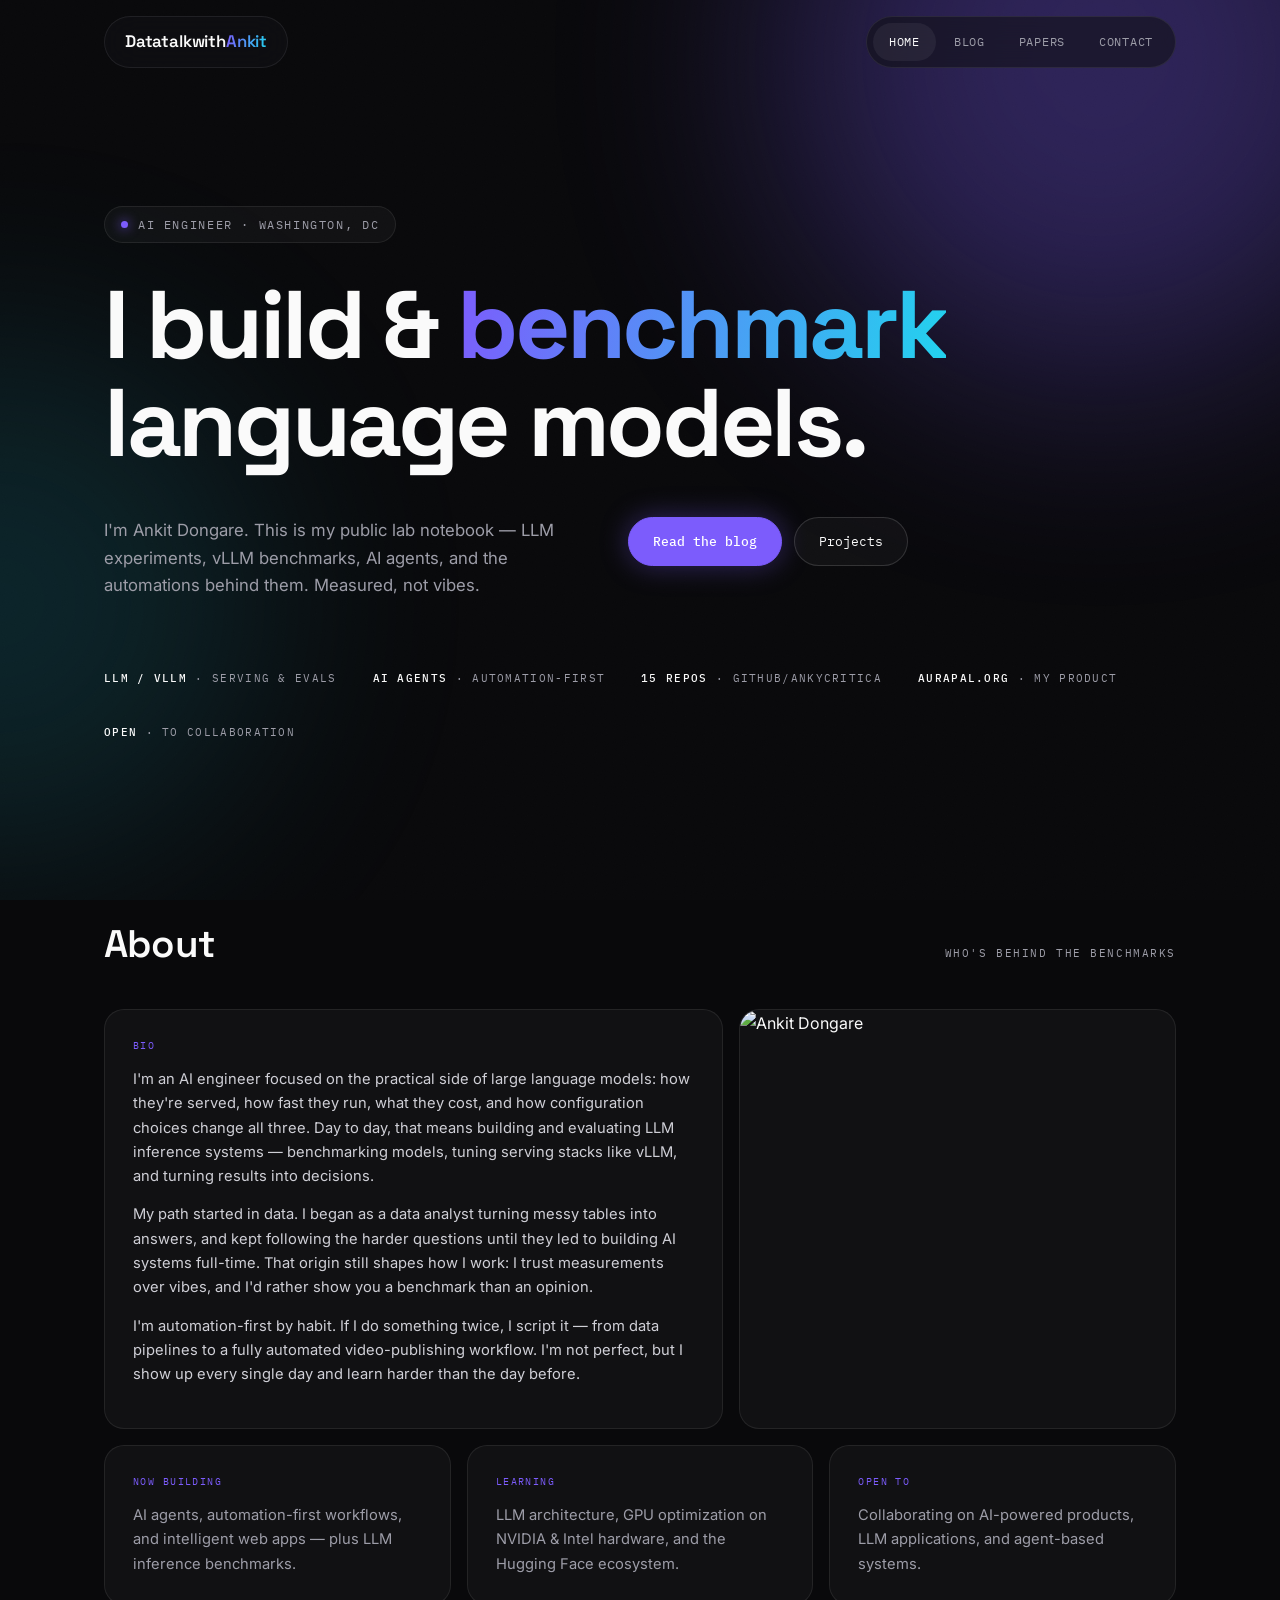
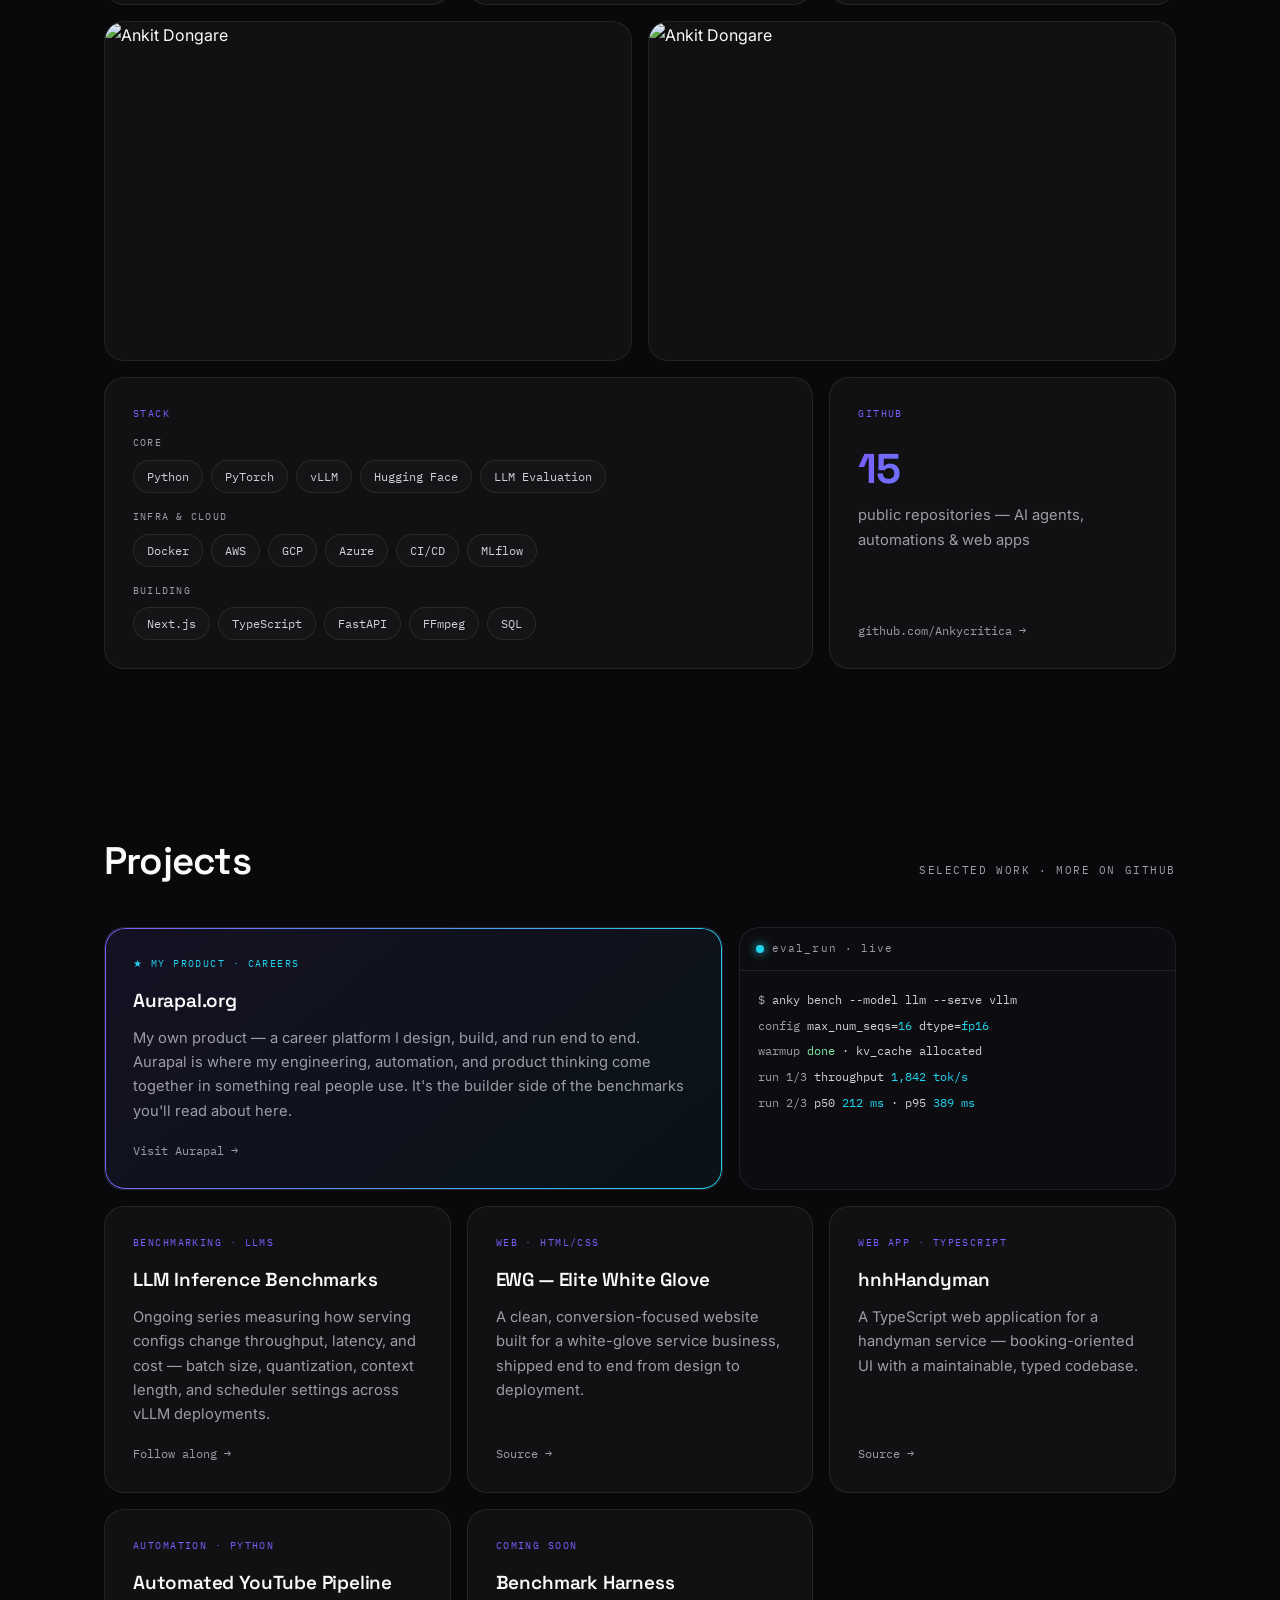
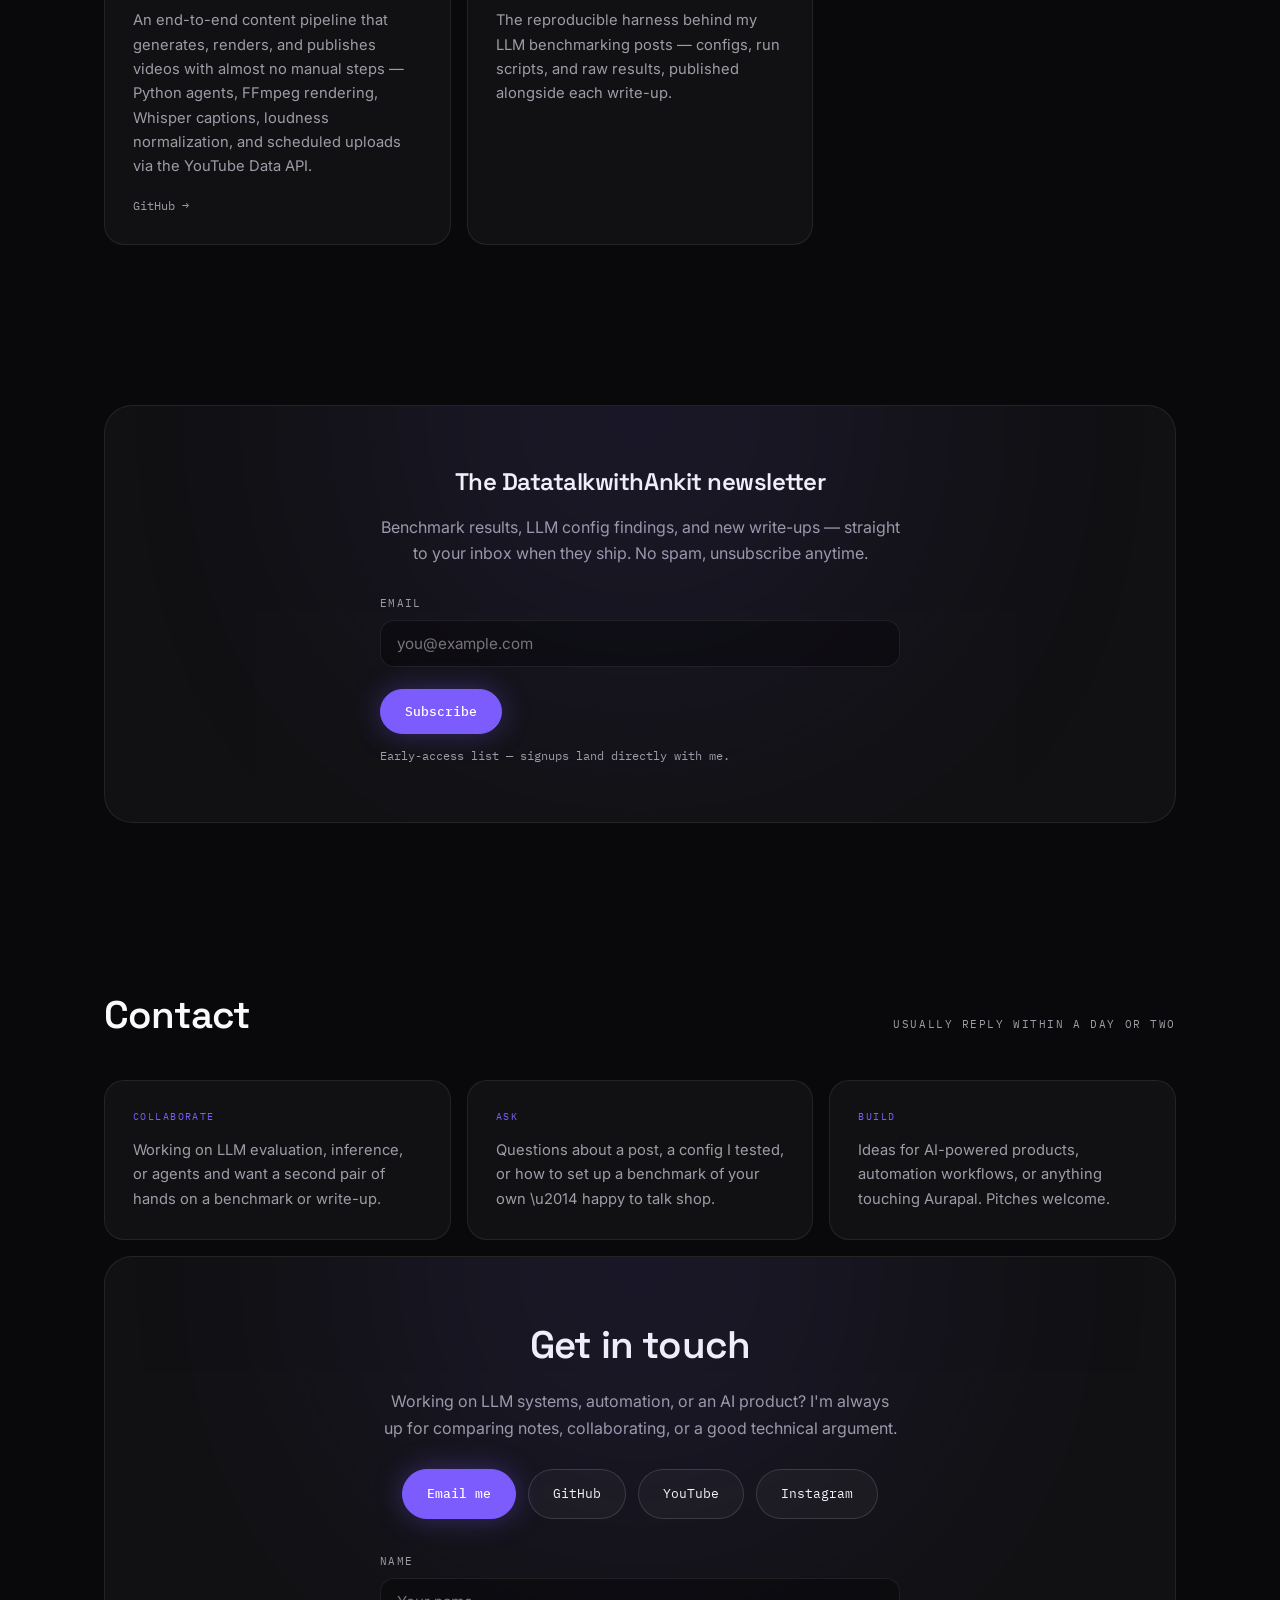
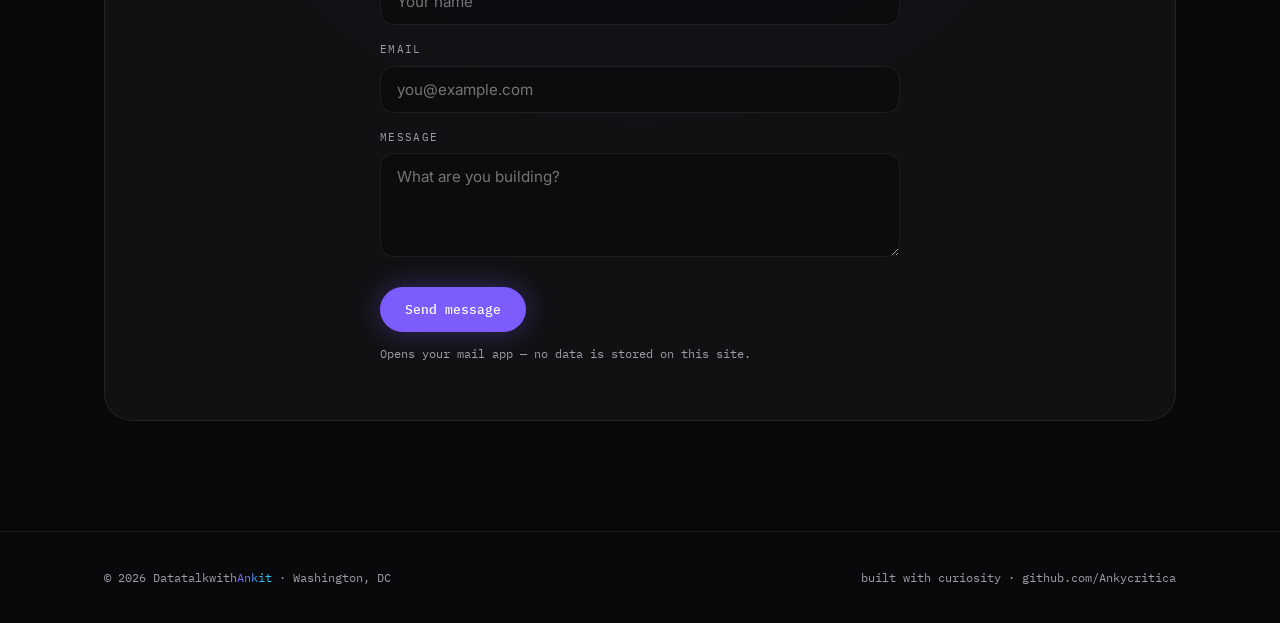
==== index.html @ 9551bbec "Add files via upload" ====
<!DOCTYPE html>
<html lang="en">
<head>
<meta charset="UTF-8" />
<meta name="viewport" content="width=device-width, initial-scale=1.0" />
<title>DatatalkwithAnkit · AI Engineer</title>
<meta name="description" content="DatatalkwithAnkit — Ankit Dongare, AI engineer building and benchmarking LLMs and vLLM inference systems. Blog, papers, and open experiments." />
<link rel="preconnect" href="https://fonts.googleapis.com">
<link rel="preconnect" href="https://fonts.gstatic.com" crossorigin>
<link href="https://fonts.googleapis.com/css2?family=Space+Grotesk:wght@400;500;600;700&family=Inter:wght@400;500;600&family=IBM+Plex+Mono:wght@400;500&display=swap" rel="stylesheet">
<style>
:root{
  --bg:#09090b;
  --surface:rgba(255,255,255,.035);
  --surface-2:rgba(255,255,255,.06);
  --glass:rgba(18,18,22,.6);
  --line:rgba(255,255,255,.08);
  --line-2:rgba(255,255,255,.14);
  --text:#fafafa;
  --muted:#9d9da8;
  --soft:#cfcfd6;
  --pop:#7c5cfc;            /* the one bold pop */
  --pop-2:#22d3ee;          /* gradient partner only */
  --grad:linear-gradient(100deg,#7c5cfc 0%,#22d3ee 100%);
  --r:20px;
  --font-display:'Space Grotesk',ui-sans-serif,system-ui,sans-serif;
  --font-body:'Inter',ui-sans-serif,system-ui,sans-serif;
  --font-mono:'IBM Plex Mono',ui-monospace,SFMono-Regular,Menlo,monospace;
}
*{box-sizing:border-box;margin:0;padding:0}
html{scroll-behavior:smooth}
body{background:var(--bg);color:var(--text);font-family:var(--font-body);line-height:1.65;-webkit-font-smoothing:antialiased;overflow-x:hidden}
a{color:var(--text);text-decoration:none}
a:focus-visible,button:focus-visible{outline:2px solid var(--pop);outline-offset:3px;border-radius:4px}
img{max-width:100%}
.wrap{max-width:1120px;margin:0 auto;padding:0 24px}

/* aurora backdrop + grain */
.aurora{position:fixed;inset:0;z-index:-2;pointer-events:none;overflow:hidden}
.aurora::before,.aurora::after{content:"";position:absolute;border-radius:50%;filter:blur(120px);opacity:.32}
.aurora::before{width:640px;height:640px;background:#7c5cfc;top:-260px;right:-140px}
.aurora::after{width:520px;height:520px;background:#22d3ee;top:38%;left:-260px;opacity:.14}
.grain{position:fixed;inset:0;z-index:-1;pointer-events:none;opacity:.5;background-image:url("data:image/svg+xml,%3Csvg xmlns='http://www.w3.org/2000/svg' width='140' height='140'%3E%3Cfilter id='n'%3E%3CfeTurbulence type='fractalNoise' baseFrequency='0.9' numOctaves='2'/%3E%3CfeColorMatrix values='0 0 0 0 1 0 0 0 0 1 0 0 0 0 1 0 0 0 0.03 0'/%3E%3C/filter%3E%3Crect width='140' height='140' filter='url(%23n)'/%3E%3C/svg%3E")}

/* ---------- nav: floating glass pill ---------- */
nav{position:fixed;top:16px;left:0;right:0;z-index:50}
.nav-inner{max-width:1120px;margin:0 auto;padding:0 24px;display:flex;justify-content:space-between;align-items:center}
.nav-pill{display:flex;align-items:center;gap:2px;background:var(--glass);backdrop-filter:blur(18px);-webkit-backdrop-filter:blur(18px);border:1px solid var(--line);border-radius:999px;padding:6px}
.nav-pill a{font-family:var(--font-mono);font-size:.74rem;letter-spacing:.06em;color:var(--muted);padding:9px 16px;border-radius:999px;transition:color .2s,background .2s}
.nav-pill a:hover{color:var(--text)}
.nav-pill a.active{color:var(--text);background:var(--surface-2)}
.logo{font-family:var(--font-display);font-weight:600;font-size:1.05rem;letter-spacing:-.01em;background:var(--glass);backdrop-filter:blur(18px);-webkit-backdrop-filter:blur(18px);border:1px solid var(--line);border-radius:999px;padding:11px 20px}
.logo b{background:var(--grad);-webkit-background-clip:text;background-clip:text;color:transparent;font-weight:600}

/* ---------- pages ---------- */
.page{display:none;padding-top:96px}
.page.visible{display:block;animation:fadein .4s ease}
@keyframes fadein{from{opacity:0;transform:translateY(8px)}to{opacity:1;transform:none}}

/* scroll reveal */
.rv{opacity:0;transform:translateY(22px);transition:opacity .6s ease,transform .6s ease}
.rv.in{opacity:1;transform:none}
@media (prefers-reduced-motion:reduce){
  .page.visible{animation:none}
  .rv{opacity:1;transform:none;transition:none}
  html{scroll-behavior:auto}
}

/* ---------- hero: oversized type ---------- */
.hero{padding:110px 0 90px;text-align:left}
.eyebrow{display:inline-flex;align-items:center;gap:10px;font-family:var(--font-mono);font-size:.72rem;letter-spacing:.14em;text-transform:uppercase;color:var(--muted);border:1px solid var(--line);border-radius:999px;padding:8px 16px;margin-bottom:34px;background:var(--surface)}
.eyebrow .dot{width:7px;height:7px;border-radius:50%;background:var(--pop);box-shadow:0 0 12px var(--pop)}
.hero h1{font-family:var(--font-display);font-weight:700;font-size:clamp(2.9rem,8.2vw,6rem);line-height:1.02;letter-spacing:-.035em;max-width:15ch}
.hero h1 .grad{background:var(--grad);-webkit-background-clip:text;background-clip:text;color:transparent}
.hero .sub{display:flex;gap:40px;align-items:flex-start;margin-top:44px;flex-wrap:wrap}
.hero .tagline{color:var(--muted);font-size:1.05rem;max-width:44ch}
.hero-actions{display:flex;gap:12px;flex-wrap:wrap}
.btn{display:inline-block;font-family:var(--font-mono);font-size:.82rem;padding:13px 24px;border-radius:999px;border:1px solid var(--line-2);color:var(--text);transition:border-color .2s,transform .15s,background .2s;background:var(--surface)}
.btn:hover{border-color:var(--pop);transform:translateY(-1px)}
.btn.primary{background:var(--pop);border-color:var(--pop);color:#fff;font-weight:500;box-shadow:0 0 28px rgba(124,92,252,.35)}
.btn.primary:hover{filter:brightness(1.1)}
@media (prefers-reduced-motion:reduce){.btn:hover{transform:none}}

/* tiny-text ticker under hero */
.ticker{margin-top:70px;display:flex;gap:36px;flex-wrap:wrap;font-family:var(--font-mono);font-size:.68rem;letter-spacing:.12em;text-transform:uppercase;color:var(--muted)}
.ticker span b{color:var(--text);font-weight:500}

/* ---------- bento ---------- */
section{padding:80px 0}
.sec-head{display:flex;align-items:baseline;justify-content:space-between;gap:20px;margin-bottom:34px;flex-wrap:wrap}
h2{font-family:var(--font-display);font-size:clamp(1.7rem,3.4vw,2.4rem);font-weight:600;letter-spacing:-.02em}
.sec-head .mini{font-family:var(--font-mono);font-size:.7rem;letter-spacing:.14em;text-transform:uppercase;color:var(--muted)}
.bento{display:grid;grid-template-columns:repeat(12,1fr);gap:16px}
.tile{background:var(--surface);border:1px solid var(--line);border-radius:var(--r);padding:28px;position:relative;overflow:hidden;transition:border-color .25s,background .25s}
.tile:hover{border-color:var(--line-2);background:var(--surface-2)}
.tile .label{font-family:var(--font-mono);font-size:.64rem;letter-spacing:.14em;text-transform:uppercase;color:var(--pop);margin-bottom:12px}
.tile h3{font-family:var(--font-display);font-size:1.15rem;font-weight:600;margin-bottom:10px;letter-spacing:-.01em}
.tile p{color:var(--muted);font-size:.92rem}
.t-bio{grid-column:span 7}
.t-photo{grid-column:span 5;padding:0;min-height:420px}
.t-photo img{width:100%;height:100%;object-fit:cover;object-position:center 22%;display:block;image-rendering:auto;filter:saturate(.9);transition:filter .4s,transform .6s}
.t-photo:hover img{filter:saturate(1.05);transform:scale(1.025)}
.t-wide{grid-column:span 6;padding:0;height:340px}
.t-wide img{width:100%;height:100%;object-fit:cover;object-position:center 42%;display:block;filter:saturate(.9);transition:filter .4s,transform .6s}
.t-wide:hover img{filter:saturate(1.05);transform:scale(1.025)}
@media (prefers-reduced-motion:reduce){.t-photo:hover img,.t-wide:hover img{transform:none}}
.t-3{grid-column:span 4}
.t-skills{grid-column:span 8}
.t-gh{grid-column:span 4;display:flex;flex-direction:column;justify-content:space-between}
.t-bio p{margin-bottom:14px;color:var(--soft)}
.t-bio p:last-child{margin-bottom:0}
.chips{display:flex;flex-wrap:wrap;gap:8px;margin-top:6px}
.chip{font-family:var(--font-mono);font-size:.72rem;padding:6px 13px;border:1px solid var(--line);border-radius:999px;color:var(--soft);background:rgba(255,255,255,.02)}
.skill-group{margin-bottom:16px}
.skill-group:last-child{margin-bottom:0}
.skill-group .g{font-family:var(--font-mono);font-size:.64rem;letter-spacing:.12em;text-transform:uppercase;color:var(--muted);margin-bottom:8px}
.gh-num{font-family:var(--font-display);font-size:2.6rem;font-weight:700;letter-spacing:-.03em;background:var(--grad);-webkit-background-clip:text;background-clip:text;color:transparent}
.arrow-link{font-family:var(--font-mono);font-size:.78rem;color:var(--muted);margin-top:14px;display:inline-block;transition:color .2s}
.arrow-link:hover{color:var(--pop)}

/* projects */
.p-grid{display:grid;grid-template-columns:repeat(auto-fill,minmax(310px,1fr));gap:16px}
.card{background:var(--surface);border:1px solid var(--line);border-radius:var(--r);padding:28px;display:flex;flex-direction:column;position:relative;transition:transform .25s,border-color .25s,background .25s}
.card::before{content:"";position:absolute;inset:0;border-radius:var(--r);padding:1px;background:var(--grad);-webkit-mask:linear-gradient(#fff 0 0) content-box,linear-gradient(#fff 0 0);-webkit-mask-composite:xor;mask-composite:exclude;opacity:0;transition:opacity .25s;pointer-events:none}
.card:hover{transform:translateY(-4px);background:var(--surface-2)}
.card:hover::before{opacity:1}
.card.featured::before{opacity:1}
.card.featured{background:linear-gradient(140deg,rgba(124,92,252,.10),rgba(34,211,238,.05))}
.card.featured .label{color:var(--pop-2)}
@media (prefers-reduced-motion:reduce){.card:hover{transform:none}}
.card .label{font-family:var(--font-mono);font-size:.64rem;letter-spacing:.14em;text-transform:uppercase;color:var(--pop);margin-bottom:12px}
.card h3{font-family:var(--font-display);font-size:1.18rem;font-weight:600;margin-bottom:10px;letter-spacing:-.01em}
.card p{color:var(--muted);font-size:.92rem;flex:1}
.card .links{margin-top:18px;display:flex;gap:18px;font-family:var(--font-mono);font-size:.76rem}
.card .links a{color:var(--muted)}
.card .links a:hover{color:var(--pop)}

/* bench readout, glassy */
.bench{background:var(--glass);backdrop-filter:blur(14px);-webkit-backdrop-filter:blur(14px);border:1px solid var(--line);border-radius:var(--r);overflow:hidden;font-family:var(--font-mono);font-size:.78rem;grid-column:span 5}
.bench-head{display:flex;align-items:center;gap:8px;padding:12px 16px;border-bottom:1px solid var(--line);color:var(--muted);font-size:.68rem;letter-spacing:.1em}
.bdot{width:8px;height:8px;border-radius:50%;background:var(--pop-2);box-shadow:0 0 10px var(--pop-2)}
.bench-body{padding:16px 18px;min-height:196px;color:var(--soft)}
.bench-body .k{color:var(--muted)}
.bench-body .v{color:var(--pop-2)}
.bench-body .ok{color:#7ce7a2}
.bench-body div{padding:2.5px 0;white-space:nowrap;overflow:hidden;text-overflow:ellipsis}
.cursor{display:inline-block;width:8px;height:13px;background:var(--pop);vertical-align:-2px;animation:blink 1s steps(1) infinite}
@keyframes blink{50%{opacity:0}}
@media (prefers-reduced-motion:reduce){.cursor{animation:none}}

/* ---------- lists (blog / papers) ---------- */
.page-head{padding:70px 0 40px}
.page-head h1{font-family:var(--font-display);font-size:clamp(2.6rem,6vw,4.2rem);font-weight:700;letter-spacing:-.03em;line-height:1.05}
.page-head h1 .grad{background:var(--grad);-webkit-background-clip:text;background-clip:text;color:transparent}
.page-head p{color:var(--muted);margin-top:18px;max-width:60ch}
.post{background:var(--surface);border:1px solid var(--line);border-radius:var(--r);padding:28px 30px;margin-bottom:14px;transition:border-color .25s,background .25s}
.post:hover{border-color:var(--line-2);background:var(--surface-2)}
.post .meta{font-family:var(--font-mono);font-size:.7rem;color:var(--muted);letter-spacing:.08em;margin-bottom:10px}
.post .meta .cat{color:var(--pop)}
.post h3{font-family:var(--font-display);font-size:1.35rem;font-weight:600;margin-bottom:8px;letter-spacing:-.01em}
.post h3 a:hover{background:var(--grad);-webkit-background-clip:text;background-clip:text;color:transparent}
.post p{color:var(--muted);font-size:.93rem}
.status{display:inline-block;font-family:var(--font-mono);font-size:.62rem;letter-spacing:.1em;text-transform:uppercase;padding:4px 10px;border-radius:999px;border:1px solid var(--line);color:var(--muted);margin-left:10px;vertical-align:middle}
.status.live{color:var(--pop-2);border-color:rgba(34,211,238,.35)}

/* article */
.article{max-width:720px;margin:0 auto;padding:50px 0 80px}
.article .meta{font-family:var(--font-mono);font-size:.72rem;color:var(--muted);margin-bottom:16px;letter-spacing:.06em}
.article h1{font-family:var(--font-display);font-size:clamp(1.9rem,4.5vw,2.6rem);font-weight:700;line-height:1.12;margin-bottom:28px;letter-spacing:-.02em}
.article p{margin-bottom:18px;color:var(--soft)}
.article h2{font-size:1.35rem;margin:36px 0 14px}
.article code{font-family:var(--font-mono);font-size:.85em;background:var(--surface-2);border:1px solid var(--line);border-radius:6px;padding:2px 7px}
.article pre{background:var(--surface);border:1px solid var(--line);border-radius:16px;padding:20px;overflow-x:auto;margin-bottom:18px}
.article pre code{background:none;border:none;padding:0;font-size:.82rem;color:var(--soft)}
.back{font-family:var(--font-mono);font-size:.78rem;display:inline-block;margin-bottom:30px;color:var(--muted)}
.back:hover{color:var(--pop)}

/* contact */
.contact-box{background:var(--surface);border:1px solid var(--line);border-radius:calc(var(--r) + 8px);padding:56px 40px;text-align:center;position:relative;overflow:hidden}
.contact-box::before{content:"";position:absolute;width:420px;height:420px;border-radius:50%;background:var(--pop);filter:blur(150px);opacity:.18;top:-200px;left:50%;transform:translateX(-50%);pointer-events:none}
.contact-box h2{margin-bottom:12px}
.contact-box>p{color:var(--muted);max-width:52ch;margin:0 auto 28px}
.contact-links{display:flex;justify-content:center;gap:12px;flex-wrap:wrap}
.form{max-width:520px;margin:34px auto 0;text-align:left;position:relative}
.form label{display:block;font-family:var(--font-mono);font-size:.68rem;letter-spacing:.12em;text-transform:uppercase;color:var(--muted);margin:16px 0 7px}
.form input,.form textarea{width:100%;background:rgba(0,0,0,.3);border:1px solid var(--line);border-radius:14px;padding:13px 16px;color:var(--text);font-family:var(--font-body);font-size:.95rem}
.form input:focus,.form textarea:focus{outline:none;border-color:var(--pop)}
.form button{margin-top:22px}
.form-note{font-size:.76rem;color:var(--muted);margin-top:12px;font-family:var(--font-mono)}

footer{border-top:1px solid var(--line);padding:36px 0;margin-top:30px;color:var(--muted);font-family:var(--font-mono);font-size:.74rem}
footer .wrap{display:flex;justify-content:space-between;flex-wrap:wrap;gap:12px}
footer a{color:var(--muted)}
footer a:hover{color:var(--pop)}
footer .grad{background:var(--grad);-webkit-background-clip:text;background-clip:text;color:transparent}

/* responsive */
@media (max-width:900px){
  .t-bio,.t-photo,.t-3,.t-skills,.t-gh,.t-wide,.bench{grid-column:span 12}
  .hero{padding:70px 0 60px}
  .nav-pill a{padding:9px 10px;font-size:.66rem}
  .logo{padding:10px 14px;font-size:.92rem}
}
</style>
<script defer src="/_vercel/insights/script.js"></script>
</head>
<body>
<div class="aurora"></div>
<div class="grain"></div>

<nav>
  <div class="nav-inner">
    <a class="logo" href="#home" data-route="home">Datatalkwith<b>Ankit</b></a>
    <div class="nav-pill">
      <a href="#home" data-route="home" class="active">HOME</a>
      <a href="#blog" data-route="blog">BLOG</a>
      <a href="#papers" data-route="papers">PAPERS</a>
      <a href="#home/contact" data-route="home" data-anchor="contact">CONTACT</a>
    </div>
  </div>
</nav>

<!-- ============ HOME ============ -->
<main id="page-home" class="page visible">
  <div class="wrap">

    <div class="hero">
      <div class="eyebrow"><span class="dot"></span> AI Engineer · Washington, DC</div>
      <h1>I build &amp; <span class="grad">benchmark</span> language models.</h1>
      <div class="sub">
        <p class="tagline">I'm Ankit Dongare. This is my public lab notebook — LLM experiments, vLLM benchmarks, AI agents, and the automations behind them. Measured, not vibes.</p>
        <div class="hero-actions">
          <a class="btn primary" href="#blog" data-route="blog">Read the blog</a>
          <a class="btn" href="#home/projects" data-route="home" data-anchor="projects">Projects</a>
        </div>
      </div>
      <div class="ticker">
        <span><b>LLM / vLLM</b> · serving &amp; evals</span>
        <span><b>AI agents</b> · automation-first</span>
        <span><b>15 repos</b> · github/Ankycritica</span>
        <span><b>Aurapal.org</b> · my product</span>
        <span><b>Open</b> · to collaboration</span>
      </div>
    </div>

    <section id="about">
      <div class="sec-head rv"><h2>About</h2><span class="mini">Who's behind the benchmarks</span></div>
      <div class="bento">
        <div class="tile t-bio rv">
          <div class="label">Bio</div>
          <p>I'm an AI engineer focused on the practical side of large language models: how they're served, how fast they run, what they cost, and how configuration choices change all three. Day to day, that means building and evaluating LLM inference systems — benchmarking models, tuning serving stacks like vLLM, and turning results into decisions.</p>
          <p>My path started in data. I began as a data analyst turning messy tables into answers, and kept following the harder questions until they led to building AI systems full-time. That origin still shapes how I work: I trust measurements over vibes, and I'd rather show you a benchmark than an opinion.</p>
          <p>I'm automation-first by habit. If I do something twice, I script it — from data pipelines to a fully automated video-publishing workflow. I'm not perfect, but I show up every single day and learn harder than the day before.</p>
        </div>
        <div class="tile t-photo rv">
          <img src="images/ankit-1.jpg" alt="Ankit Dongare">
        </div>
        <div class="tile t-3 rv">
          <div class="label">Now building</div>
          <p>AI agents, automation-first workflows, and intelligent web apps — plus LLM inference benchmarks.</p>
        </div>
        <div class="tile t-3 rv">
          <div class="label">Learning</div>
          <p>LLM architecture, GPU optimization on NVIDIA &amp; Intel hardware, and the Hugging Face ecosystem.</p>
        </div>
        <div class="tile t-3 rv">
          <div class="label">Open to</div>
          <p>Collaborating on AI-powered products, LLM applications, and agent-based systems.</p>
        </div>
        <div class="tile t-wide rv">
          <img src="images/ankit-2.jpg" alt="Ankit Dongare">
        </div>
        <div class="tile t-wide rv">
          <img src="images/ankit-3.jpg" alt="Ankit Dongare">
        </div>
        <div class="tile t-skills rv">
          <div class="label">Stack</div>
          <div class="skill-group"><div class="g">Core</div>
            <div class="chips"><span class="chip">Python</span><span class="chip">PyTorch</span><span class="chip">vLLM</span><span class="chip">Hugging Face</span><span class="chip">LLM Evaluation</span></div></div>
          <div class="skill-group"><div class="g">Infra &amp; Cloud</div>
            <div class="chips"><span class="chip">Docker</span><span class="chip">AWS</span><span class="chip">GCP</span><span class="chip">Azure</span><span class="chip">CI/CD</span><span class="chip">MLflow</span></div></div>
          <div class="skill-group"><div class="g">Building</div>
            <div class="chips"><span class="chip">Next.js</span><span class="chip">TypeScript</span><span class="chip">FastAPI</span><span class="chip">FFmpeg</span><span class="chip">SQL</span></div></div>
        </div>
        <div class="tile t-gh rv">
          <div>
            <div class="label">GitHub</div>
            <div class="gh-num">15</div>
            <p>public repositories — AI agents, automations &amp; web apps</p>
          </div>
          <a class="arrow-link" href="https://github.com/Ankycritica" target="_blank" rel="noopener">github.com/Ankycritica →</a>
        </div>
      </div>
    </section>

    <section id="projects">
      <div class="sec-head rv"><h2>Projects</h2><span class="mini">Selected work · more on GitHub</span></div>
      <div class="bento" style="margin-bottom:16px">
        <div class="card featured rv" style="grid-column:span 7">
          <div class="label">★ My Product · Careers</div>
          <h3>Aurapal.org</h3>
          <p>My own product — a career platform I design, build, and run end to end. Aurapal is where my engineering, automation, and product thinking come together in something real people use. It's the builder side of the benchmarks you'll read about here.</p>
          <div class="links"><a href="https://aurapal.org" target="_blank" rel="noopener">Visit Aurapal →</a></div>
        </div>
        <div class="bench rv" aria-label="Benchmark readout panel">
          <div class="bench-head"><span class="bdot"></span> eval_run · live</div>
          <div class="bench-body" id="bench-body"></div>
        </div>
      </div>
      <div class="p-grid">
        <div class="card rv">
          <div class="label">Benchmarking · LLMs</div>
          <h3>LLM Inference Benchmarks</h3>
          <p>Ongoing series measuring how serving configs change throughput, latency, and cost — batch size, quantization, context length, and scheduler settings across vLLM deployments.</p>
          <div class="links"><a href="#blog" data-route="blog">Follow along →</a></div>
        </div>
        <div class="card rv">
          <div class="label">Web · HTML/CSS</div>
          <h3>EWG — Elite White Glove</h3>
          <p>A clean, conversion-focused website built for a white-glove service business, shipped end to end from design to deployment.</p>
          <div class="links"><a href="https://github.com/Ankycritica/EWG" target="_blank" rel="noopener">Source →</a></div>
        </div>
        <div class="card rv">
          <div class="label">Web App · TypeScript</div>
          <h3>hnhHandyman</h3>
          <p>A TypeScript web application for a handyman service — booking-oriented UI with a maintainable, typed codebase.</p>
          <div class="links"><a href="https://github.com/Ankycritica/hnhHandyman" target="_blank" rel="noopener">Source →</a></div>
        </div>
        <div class="card rv">
          <div class="label">Automation · Python</div>
          <h3>Automated YouTube Pipeline</h3>
          <p>An end-to-end content pipeline that generates, renders, and publishes videos with almost no manual steps — Python agents, FFmpeg rendering, Whisper captions, loudness normalization, and scheduled uploads via the YouTube Data API.</p>
          <div class="links"><a href="https://github.com/Ankycritica" target="_blank" rel="noopener">GitHub →</a></div>
        </div>
        <div class="card rv">
          <div class="label">Coming soon</div>
          <h3>Benchmark Harness</h3>
          <p>The reproducible harness behind my LLM benchmarking posts — configs, run scripts, and raw results, published alongside each write-up.</p>
        </div>
      </div>
    </section>

    <section id="newsletter">
      <div class="contact-box rv">
        <h2 style="font-size:1.5rem">The DatatalkwithAnkit newsletter</h2>
        <p>Benchmark results, LLM config findings, and new write-ups — straight to your inbox when they ship. No spam, unsubscribe anytime.</p>
        <div class="form" style="margin-top:8px">
          <label for="n-email">Email</label>
          <input id="n-email" type="email" placeholder="you@example.com">
          <button class="btn primary" onclick="subscribeNews()">Subscribe</button>
          <div class="form-note" id="n-note">Early-access list — signups land directly with me.</div>
        </div>
      </div>
    </section>

    <section id="contact">
      <div class="sec-head rv"><h2>Contact</h2><span class="mini">Usually reply within a day or two</span></div>
      <div class="bento" style="margin-bottom:16px">
        <div class="tile t-3 rv">
          <div class="label">Collaborate</div>
          <p>Working on LLM evaluation, inference, or agents and want a second pair of hands on a benchmark or write-up.</p>
        </div>
        <div class="tile t-3 rv">
          <div class="label">Ask</div>
          <p>Questions about a post, a config I tested, or how to set up a benchmark of your own \u2014 happy to talk shop.</p>
        </div>
        <div class="tile t-3 rv">
          <div class="label">Build</div>
          <p>Ideas for AI-powered products, automation workflows, or anything touching Aurapal. Pitches welcome.</p>
        </div>
      </div>
      <div class="contact-box rv">
        <h2>Get in touch</h2>
        <p>Working on LLM systems, automation, or an AI product? I'm always up for comparing notes, collaborating, or a good technical argument.</p>
        <div class="contact-links">
          <a class="btn primary" href="mailto:dongare.ankit29@gmail.com">Email me</a>
          <a class="btn" href="https://github.com/Ankycritica" target="_blank" rel="noopener">GitHub</a>
          <a class="btn" href="https://youtube.com/@datatalkwithankit" target="_blank" rel="noopener">YouTube</a>
          <a class="btn" href="https://instagram.com/datatalkwithankit" target="_blank" rel="noopener">Instagram</a>
        </div>
        <div class="form">
          <label for="f-name">Name</label>
          <input id="f-name" type="text" placeholder="Your name">
          <label for="f-email">Email</label>
          <input id="f-email" type="email" placeholder="you@example.com">
          <label for="f-msg">Message</label>
          <textarea id="f-msg" rows="4" placeholder="What are you building?"></textarea>
          <button class="btn primary" onclick="sendMail()">Send message</button>
          <div class="form-note">Opens your mail app — no data is stored on this site.</div>
        </div>
      </div>
    </section>

  </div>
</main>

<!-- ============ BLOG ============ -->
<main id="page-blog" class="page">
  <div class="wrap">
    <div class="page-head">
      <h1>Field <span class="grad">notes</span>.</h1>
      <p>Practical experiments in LLMs, inference, and automation — with real numbers, real configs, and the failures included. New posts as experiments finish, not on a schedule.</p>
    </div>
    <div class="chips" style="margin-bottom:28px">
      <span class="chip">LLM serving</span><span class="chip">vLLM</span><span class="chip">Quantization</span>
      <span class="chip">Benchmarking method</span><span class="chip">AI agents</span><span class="chip">Automation</span><span class="chip">Cost &amp; economics</span>
    </div>
    <div id="blog-list"></div>
    <div class="contact-box" style="margin-top:34px">
      <h2 style="font-size:1.4rem">Get new posts when they land</h2>
      <p>Each experiment ships with its configs and raw numbers. No schedule, no filler \u2014 just results when they are ready.</p>
      <div class="contact-links">
        <a class="btn primary" href="#home/newsletter" data-route="home" data-anchor="newsletter">Join the newsletter</a>
        <a class="btn" href="https://github.com/Ankycritica" target="_blank" rel="noopener">Follow on GitHub</a>
      </div>
    </div>
  </div>
</main>

<!-- ============ SAMPLE ARTICLE ============ -->
<main id="page-post" class="page">
  <div class="wrap">
    <div class="article">
      <a class="back" href="#blog" data-route="blog">← Back to blog</a>
      <div class="meta">SAMPLE POST · LLM SERVING · This is a template — replace with your own experiment</div>
      <h1>How batch size changes vLLM throughput: a first benchmark</h1>
      <p><em>This is a sample post showing the structure your write-ups can follow: motivation → setup → results → takeaways. Swap in your real experiment when you're ready.</em></p>
      <h2>Why this experiment</h2>
      <p>Batch size is one of the most powerful levers in LLM serving, but the tradeoff between throughput and latency is rarely shown with real numbers. This post measures it directly on a single-GPU vLLM deployment.</p>
      <h2>Setup</h2>
      <pre><code>model:        &lt;your model here&gt;
gpu:          &lt;your GPU here&gt;
server:       vLLM &lt;version&gt;
sweep:        max_num_seqs = 1, 4, 8, 16, 32
workload:     &lt;prompt/output token lengths&gt;
metric:       tokens/sec, p50 &amp; p95 latency</code></pre>
      <h2>Results</h2>
      <p>Drop your results table or chart here. Include the raw numbers and a link to the run scripts on GitHub so anyone can reproduce it — reproducibility is what separates a benchmark from an opinion.</p>
      <h2>Takeaways</h2>
      <p>Two or three sentences on what you'd actually do differently in production based on the data. End with the next question the experiment raised — that's your next post.</p>
    </div>
  </div>
</main>

<!-- ============ PAPERS ============ -->
<main id="page-papers" class="page">
  <div class="wrap">
    <div class="page-head">
      <h1>Papers &amp; <span class="grad">write-ups</span>.</h1>
      <p>Longer, structured write-ups: reproducible benchmarks, methodology notes, and deep dives on LLM configuration. Each one ships with its code and raw data. Preprints will be cross-posted when ready.</p>
    </div>
    <div id="papers-list"></div>

    <div class="sec-head rv" style="margin-top:54px"><h2 style="font-size:1.5rem">How I run an experiment</h2><span class="mini">Method</span></div>
    <div class="bento">
      <div class="tile t-3 rv">
        <div class="label">01 \u00b7 Question</div>
        <p>Start from one narrow, falsifiable question \u2014 something a number can answer, not an opinion.</p>
      </div>
      <div class="tile t-3 rv">
        <div class="label">02 \u00b7 Setup</div>
        <p>Fix the hardware, model, and workload. Warm up properly. Record every parameter that could move the result.</p>
      </div>
      <div class="tile t-3 rv">
        <div class="label">03 \u00b7 Measure</div>
        <p>Multiple runs, report the spread \u2014 not a single lucky number. Latency gets percentiles, never averages alone.</p>
      </div>
      <div class="tile t-3 rv">
        <div class="label">04 \u00b7 Publish raw</div>
        <p>Configs, scripts, and unedited results go up alongside the write-up so anyone can rerun it.</p>
      </div>
      <div class="tile t-3 rv">
        <div class="label">05 \u00b7 Report failures</div>
        <p>Runs that contradicted the hypothesis get written up too. Those are usually the useful ones.</p>
      </div>
      <div class="tile t-3 rv">
        <div class="label">06 \u00b7 Next question</div>
        <p>Every result raises a sharper question. That becomes the following experiment.</p>
      </div>
    </div>

    <div class="contact-box" style="margin-top:40px">
      <h2 style="font-size:1.3rem">Want to collaborate on a write-up?</h2>
      <p>If you're working on something in LLM evaluation or inference and want a second pair of hands, reach out.</p>
      <div class="contact-links"><a class="btn primary" href="mailto:dongare.ankit29@gmail.com">Email me</a></div>
    </div>
  </div>
</main>

<footer>
  <div class="wrap">
    <span>© 2026 Datatalkwith<span class="grad">Ankit</span> · Washington, DC</span>
    <span>built with curiosity · <a href="https://github.com/Ankycritica" target="_blank" rel="noopener">github.com/Ankycritica</a></span>
  </div>
</footer>

<script>
/* =====================================================================
   ✏️  HOW TO ADD A BLOG POST OR PAPER
   ---------------------------------------------------------------------
   1. Copy one of the objects below and edit its fields.
   2. Fields:
        title    → the headline
        cat      → category label (shows in accent color, e.g. "LLM SERVING")
        date     → e.g. "JUL 2026"
        status   → "Live" | "Sample" | "Coming soon" | "Draft" | "Planned"
        desc     → 1–2 sentence summary shown on the card
        link     → where the title points:
                     "#post/vllm-batch"  → the built-in sample article
                     "https://..."       → any external write-up (PDF, Notion, arXiv…)
                     ""                  → not clickable yet
   3. Save the file and redeploy — that's it. Newest first: put new
      entries at the TOP of the array.
   ===================================================================== */

const POSTS = [
  {
    title: "How batch size changes vLLM throughput: a first benchmark",
    cat: "LLM SERVING", date: "SAMPLE POST", status: "Sample",
    desc: "A single-GPU sweep across max_num_seqs, measuring tokens/sec against p50 and p95 latency \u2014 and the point where throughput gains stop being worth the tail latency.",
    link: "#post/vllm-batch"
  },
  {
    title: "Quantization in practice: quality vs. cost on consumer GPUs",
    cat: "LLM CONFIGS", date: "IN PROGRESS", status: "Coming soon",
    desc: "What actually happens to output quality and tokens/sec dropping from FP16 to INT8 and INT4 \u2014 measured on real prompts, not benchmark suites.",
    link: ""
  },
  {
    title: "Building a fully automated YouTube pipeline in Python",
    cat: "AUTOMATION", date: "IN PROGRESS", status: "Coming soon",
    desc: "The architecture behind my video automation: agents orchestrating FFmpeg, Whisper captions, loudness normalization, and scheduled uploads \u2014 plus what I would rebuild differently.",
    link: ""
  },
  {
    title: "KV cache is the real memory budget",
    cat: "LLM SERVING", date: "PLANNED", status: "Planned",
    desc: "Why context length \u2014 not parameter count \u2014 is usually what decides how many concurrent users a GPU can actually hold.",
    link: ""
  },
  {
    title: "Cost per million tokens: self-hosted vs. API",
    cat: "ECONOMICS", date: "PLANNED", status: "Planned",
    desc: "A break-even analysis of running your own inference against paying per token, including the costs people forget: idle GPU time, ops, and engineering hours.",
    link: ""
  },
  {
    title: "What I got wrong in my first benchmark",
    cat: "METHOD", date: "PLANNED", status: "Planned",
    desc: "Warmup runs, cache effects, and measuring the client instead of the server \u2014 the mistakes that quietly invalidate inference benchmarks.",
    link: ""
  }
];

const PAPERS = [
  {
    title: "A practical evaluation framework for LLM inference configurations",
    cat: "IN PROGRESS", date: "2026", status: "Draft",
    desc: "A structured method for comparing serving configurations \u2014 quantization, batching, context length \u2014 across throughput, latency, and cost, with a reproducible open-source harness and published raw results.",
    link: ""
  },
  {
    title: "Benchmarking vLLM serving parameters on single-GPU deployments",
    cat: "PLANNED", date: "2026", status: "Planned",
    desc: "An empirical study of vLLM scheduler and memory settings on commodity hardware, mapping the tradeoff surface between concurrency, tail latency, and GPU memory headroom.",
    link: ""
  },
  {
    title: "Notes on reproducibility in LLM benchmarking",
    cat: "METHODOLOGY", date: "2026", status: "Planned",
    desc: "A short methods paper on what an inference benchmark must report \u2014 hardware, warmup, workload shape, sampling parameters \u2014 for anyone else to reproduce the number.",
    link: ""
  }
];

function esc(s){const d=document.createElement('div');d.textContent=s;return d.innerHTML}
function renderList(items, elId){
  const el = document.getElementById(elId);
  if(!el) return;
  el.innerHTML = items.map(p=>{
    const live = (p.status||'').toLowerCase()==='live' || (p.status||'').toLowerCase()==='sample';
    const titleHtml = p.link
      ? '<a href="'+esc(p.link)+'"'+(p.link.startsWith('http')?' target="_blank" rel="noopener"':'')+'>'+esc(p.title)+'</a>'
      : esc(p.title);
    return '<article class="post rv in">'
      + '<div class="meta"><span class="cat">'+esc(p.cat)+'</span> · '+esc(p.date)
      + (p.status ? ' <span class="status'+(live?' live':'')+'">'+esc(p.status)+'</span>' : '')
      + '</div><h3>'+titleHtml+'</h3><p>'+esc(p.desc)+'</p></article>';
  }).join('');
}
renderList(POSTS, 'blog-list');
renderList(PAPERS, 'papers-list');

/* ---------- simple hash router ---------- */
const pages = { home:'page-home', blog:'page-blog', papers:'page-papers', post:'page-post' };
function route(explicit){
  let hash = (explicit !== undefined ? explicit : location.hash.replace('#','')) || 'home';
  let [page, anchor] = hash.split('/');
  if(page.startsWith('post')) page = 'post';
  if(!pages[page]) page = 'home';
  document.querySelectorAll('.page').forEach(p=>p.classList.remove('visible'));
  document.getElementById(pages[page]).classList.add('visible');
  document.querySelectorAll('.nav-pill a').forEach(a=>{
    a.classList.toggle('active', a.dataset.route === (page==='post'?'blog':page) && !a.dataset.anchor);
  });
  if(anchor && page==='home'){
    requestAnimationFrame(()=>{ const el=document.getElementById(anchor); if(el) el.scrollIntoView({behavior:'smooth'}); });
  } else {
    window.scrollTo({top:0});
  }
  observeReveals();
}
window.addEventListener('hashchange', route);

/* Intercept in-page links so navigation works inside sandboxed iframes
   (where a bare #hash href resolves against the parent page). */
document.addEventListener('click', function(ev){
  const a = ev.target.closest && ev.target.closest('a[href^="#"]');
  if(!a) return;
  ev.preventDefault();
  const target = a.getAttribute('href').slice(1) || 'home';
  if(location.hash.slice(1) === target){ route(target); return; }
  try { history.pushState(null, '', '#' + target); } catch(e) {}
  route(target);
});

/* ---------- scroll reveal ---------- */
let io;
function observeReveals(){
  if(window.matchMedia('(prefers-reduced-motion: reduce)').matches){
    document.querySelectorAll('.rv').forEach(el=>el.classList.add('in'));
    return;
  }
  if(!io){
    io = new IntersectionObserver(entries=>{
      entries.forEach(e=>{ if(e.isIntersecting){ e.target.classList.add('in'); io.unobserve(e.target); } });
    },{threshold:.12});
  }
  document.querySelectorAll('.rv:not(.in)').forEach(el=>io.observe(el));
}
route();

/* ---------- benchmark readout ---------- */
const lines = [
  ['<span class="k">$</span> anky bench --model llm --serve vllm'],
  ['<span class="k">config</span>   max_num_seqs=<span class="v">16</span>  dtype=<span class="v">fp16</span>'],
  ['<span class="k">warmup</span>   <span class="ok">done</span> · kv_cache allocated'],
  ['<span class="k">run 1/3</span>  throughput <span class="v">1,842 tok/s</span>'],
  ['<span class="k">run 2/3</span>  p50 <span class="v">212 ms</span> · p95 <span class="v">389 ms</span>'],
  ['<span class="k">run 3/3</span>  cost/1M tok <span class="v">↓ 31%</span>'],
  ['<span class="k">status</span>   <span class="ok">✓ results logged</span> → blog'],
];
const bench = document.getElementById('bench-body');
const reduced = window.matchMedia('(prefers-reduced-motion: reduce)').matches;
if(reduced){
  bench.innerHTML = lines.map(l=>'<div>'+l[0]+'</div>').join('');
}else{
  let i = 0;
  function addLine(){
    if(i < lines.length){
      const d = document.createElement('div');
      d.innerHTML = lines[i][0];
      bench.appendChild(d);
      i++;
      setTimeout(addLine, 650);
    } else {
      const d = document.createElement('div');
      d.innerHTML = '<span class="k">$</span> <span class="cursor"></span>';
      bench.appendChild(d);
      setTimeout(()=>{ bench.innerHTML=''; i=0; addLine(); }, 6000);
    }
  }
  addLine();
}

/* ---------- newsletter signup ----------
   TEMP: captures signups via your email. When you create a free
   Buttondown / Beehiiv / Substack account, replace this function
   with their embed form action and it becomes fully automatic. */
function subscribeNews(){
  const e = document.getElementById('n-email').value.trim();
  if(!e){ document.getElementById('n-note').textContent = 'Please enter an email first.'; return; }
  location.href = 'mailto:dongare.ankit29@gmail.com?subject=' + encodeURIComponent('Newsletter signup') + '&body=' + encodeURIComponent('Please add me to the newsletter: ' + e);
}

/* ---------- contact form (mailto, no backend) ---------- */
function sendMail(){
  const n = document.getElementById('f-name').value || '';
  const e = document.getElementById('f-email').value || '';
  const m = document.getElementById('f-msg').value || '';
  const body = encodeURIComponent(m + '\n\n— ' + n + (e ? ' ('+e+')' : ''));
  const subj = encodeURIComponent('Hello from your website' + (n ? ' — ' + n : ''));
  location.href = 'mailto:dongare.ankit29@gmail.com?subject=' + subj + '&body=' + body;
}
</script>
</body>
</html>
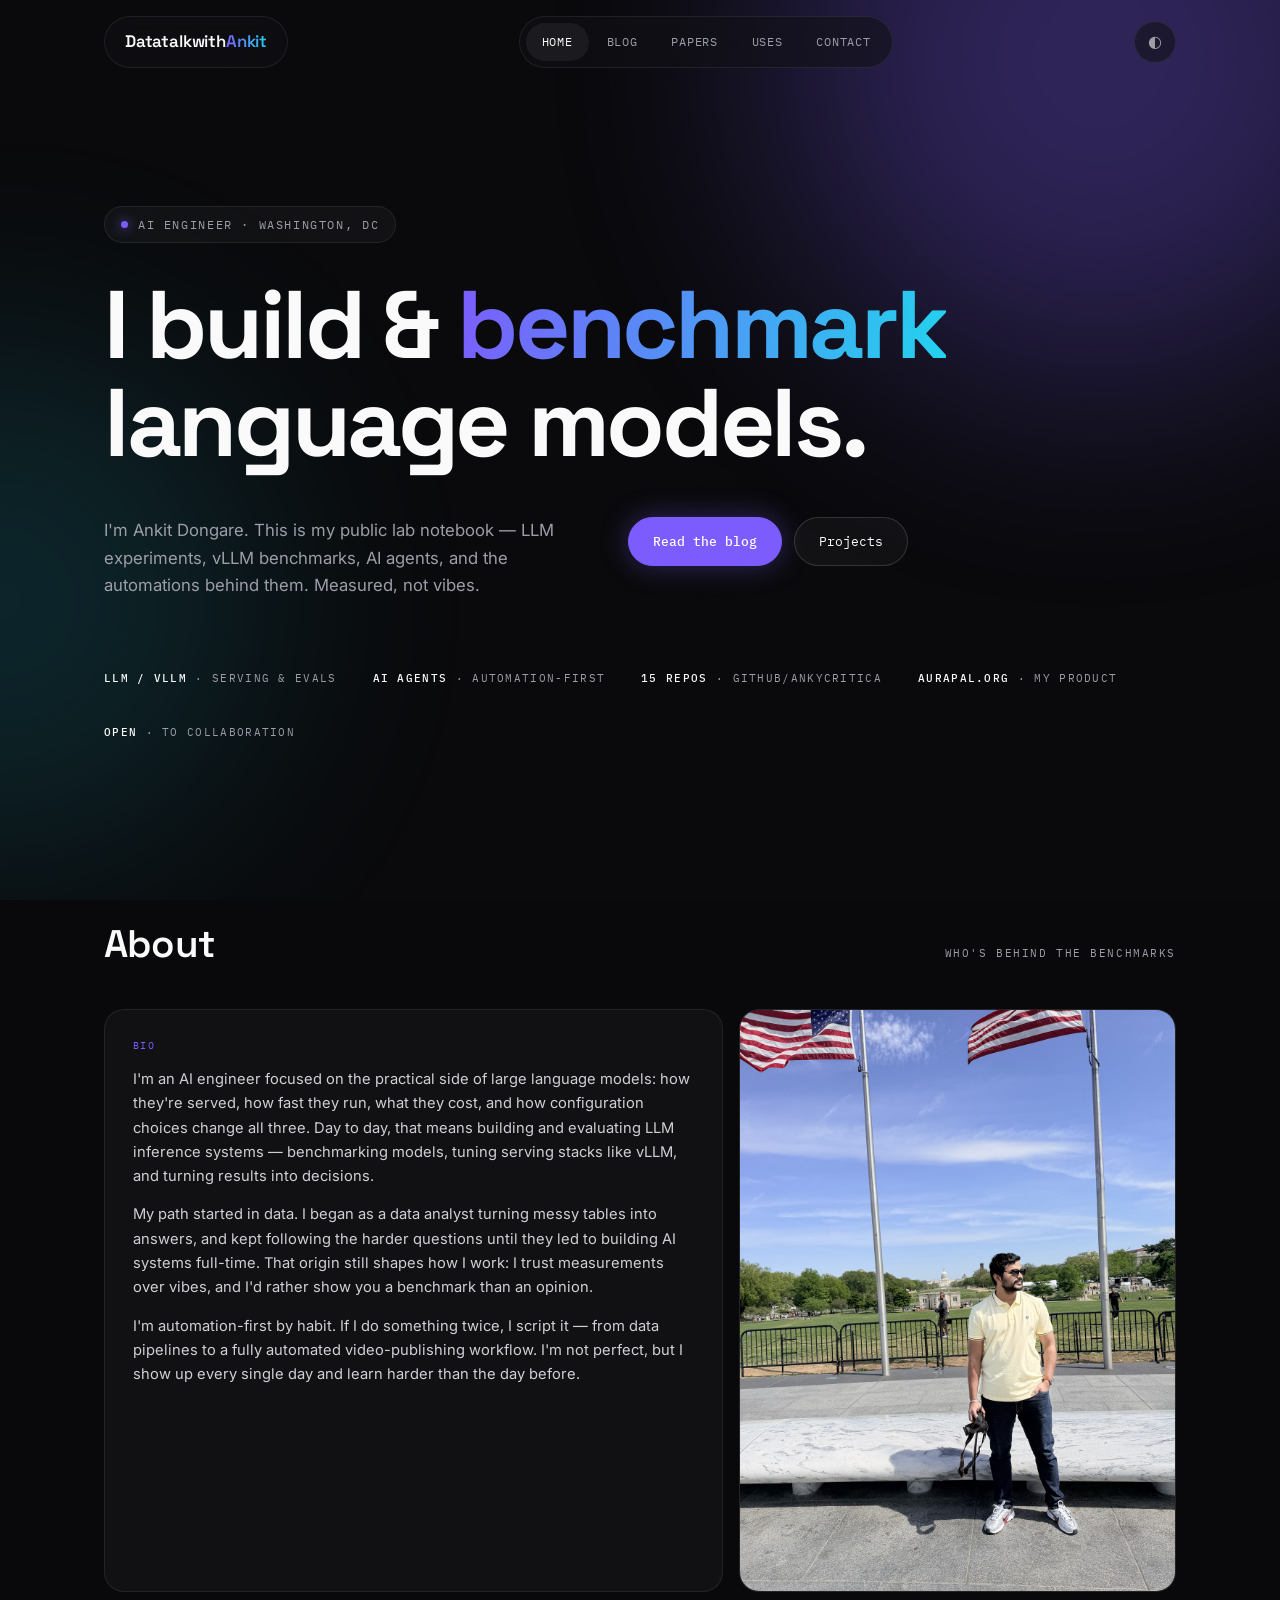
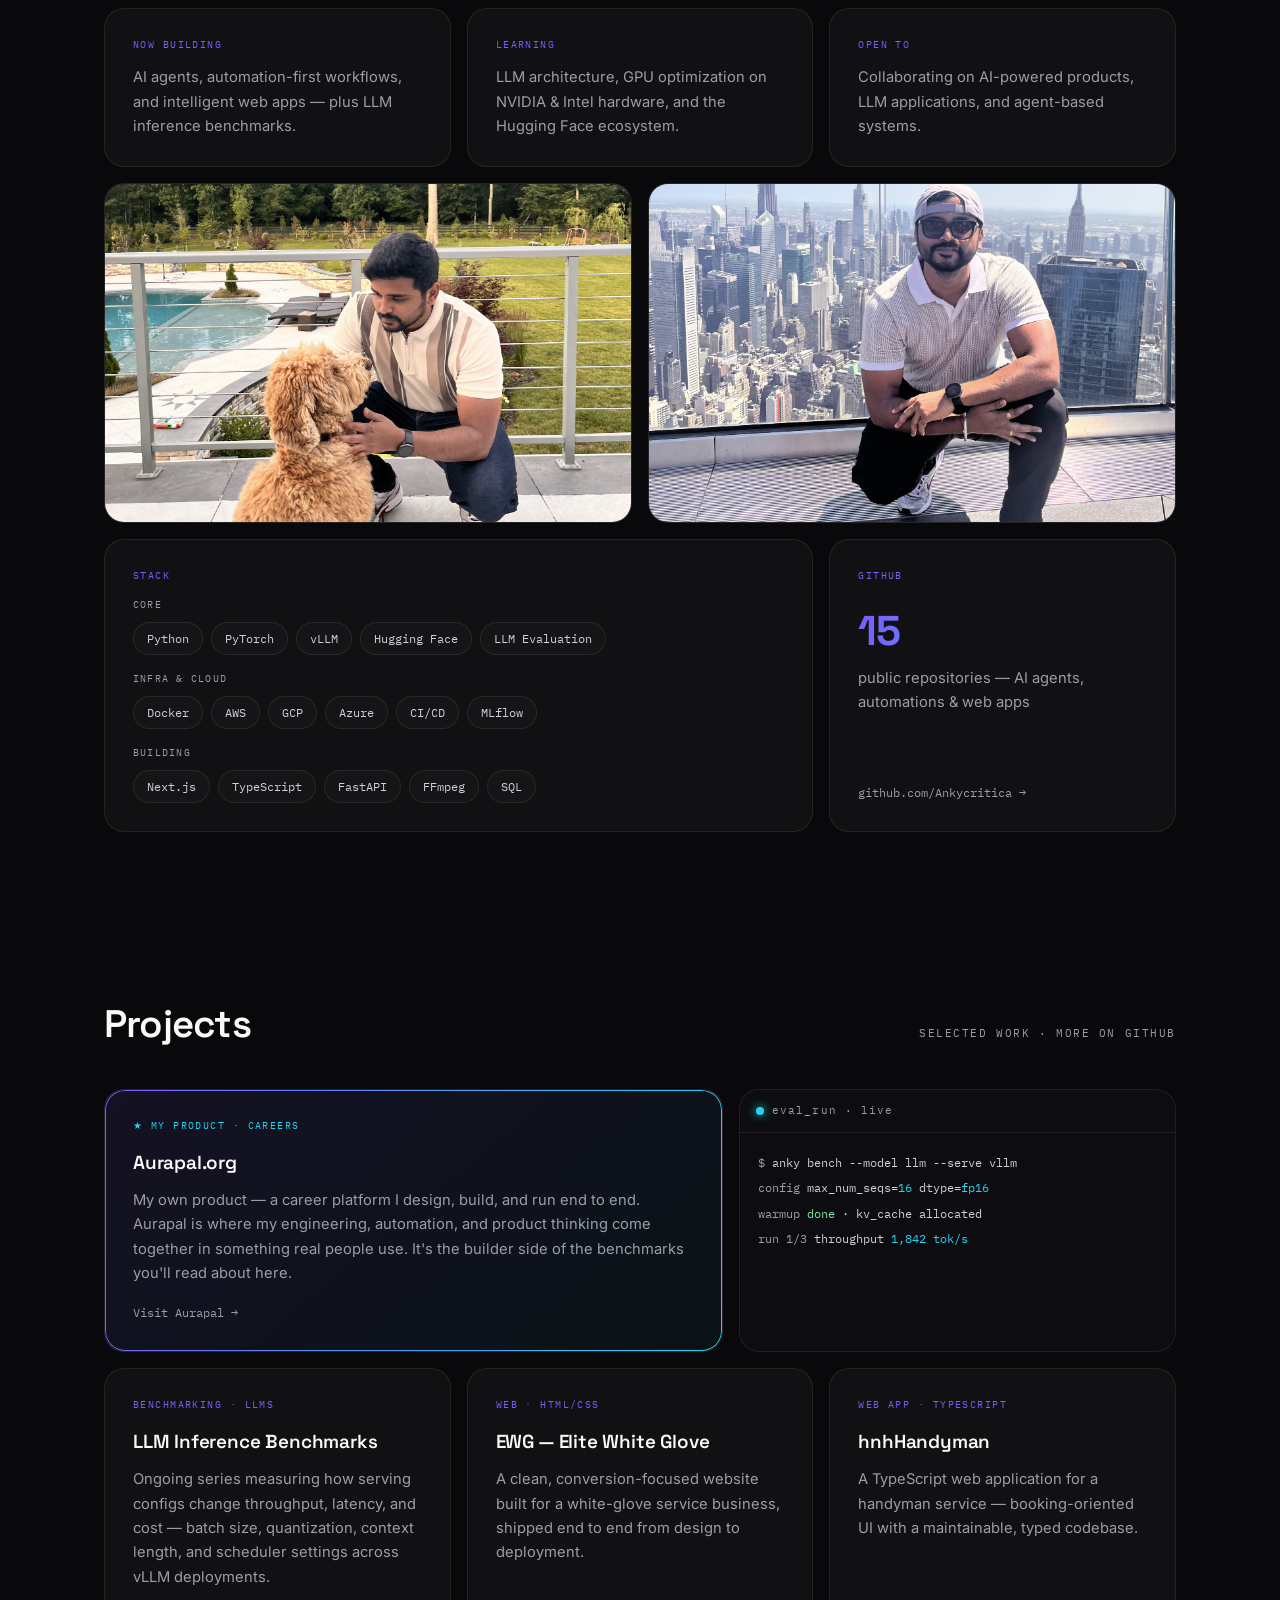
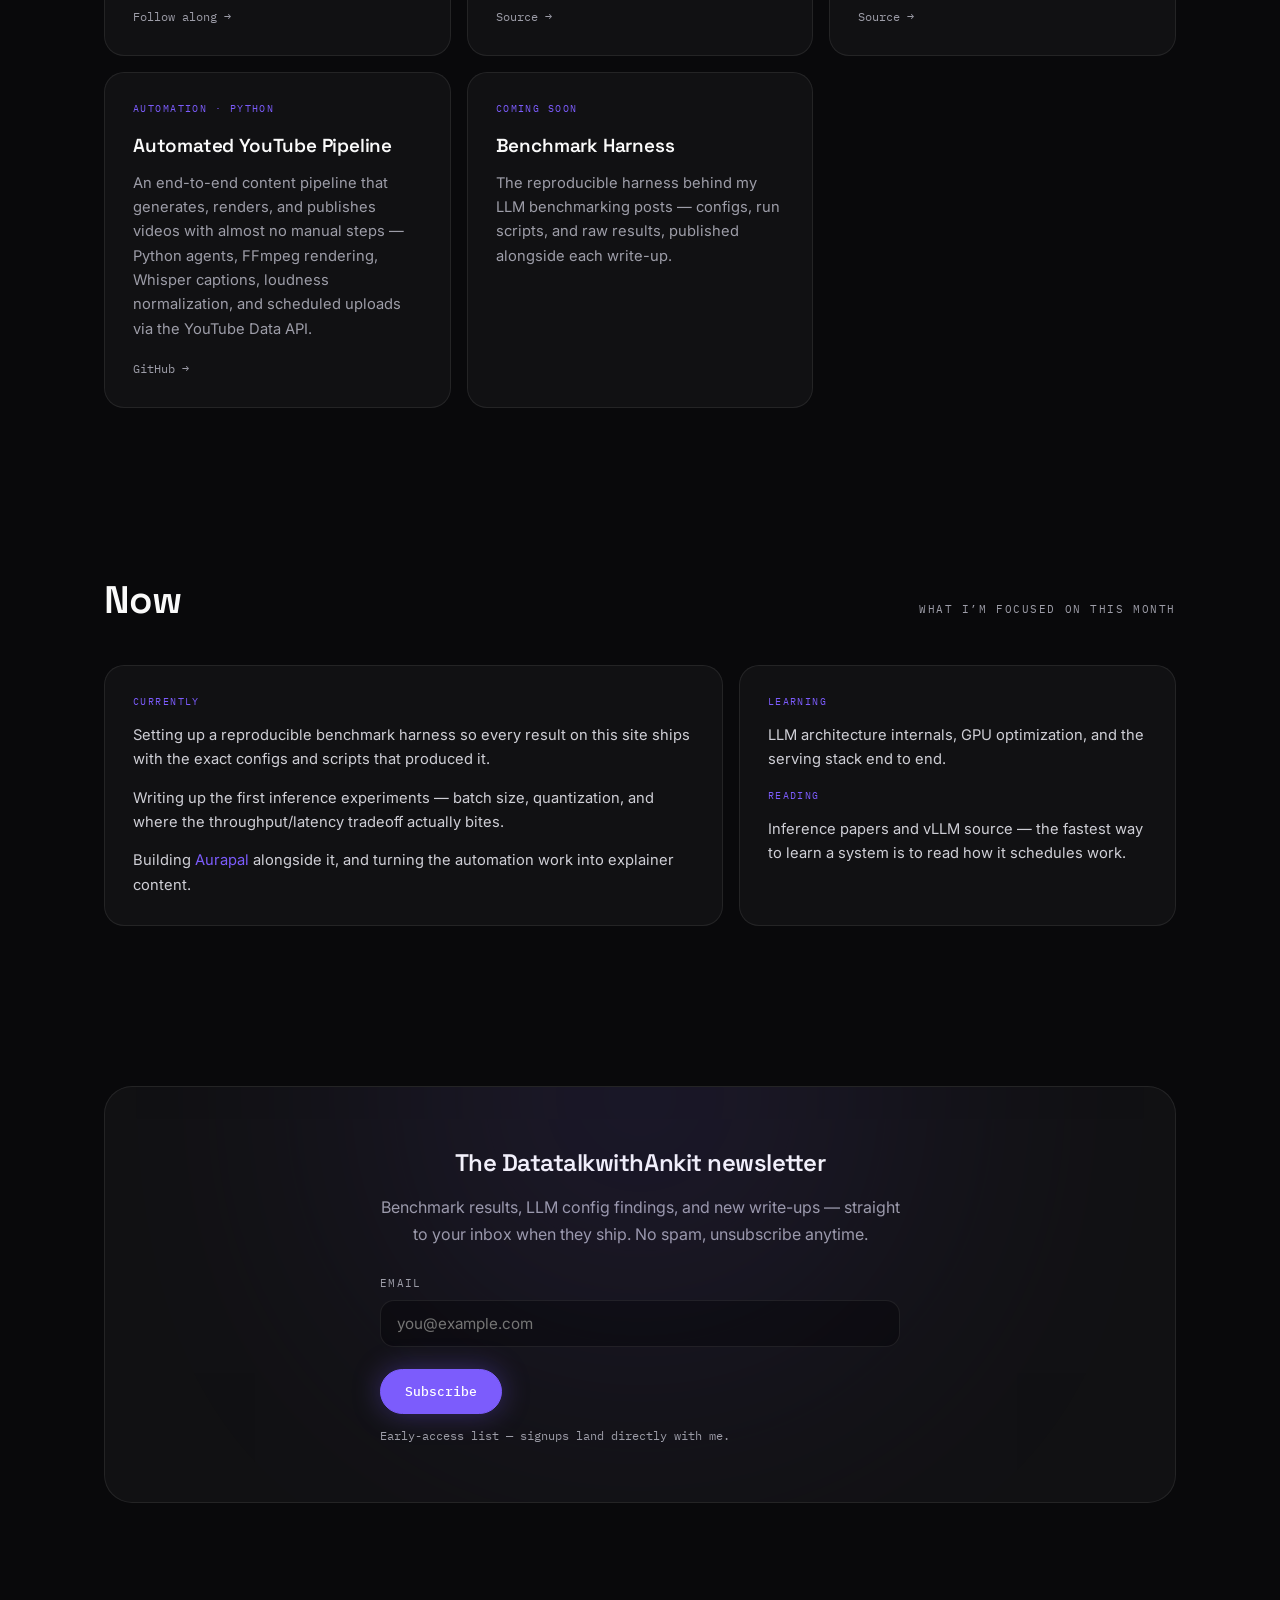
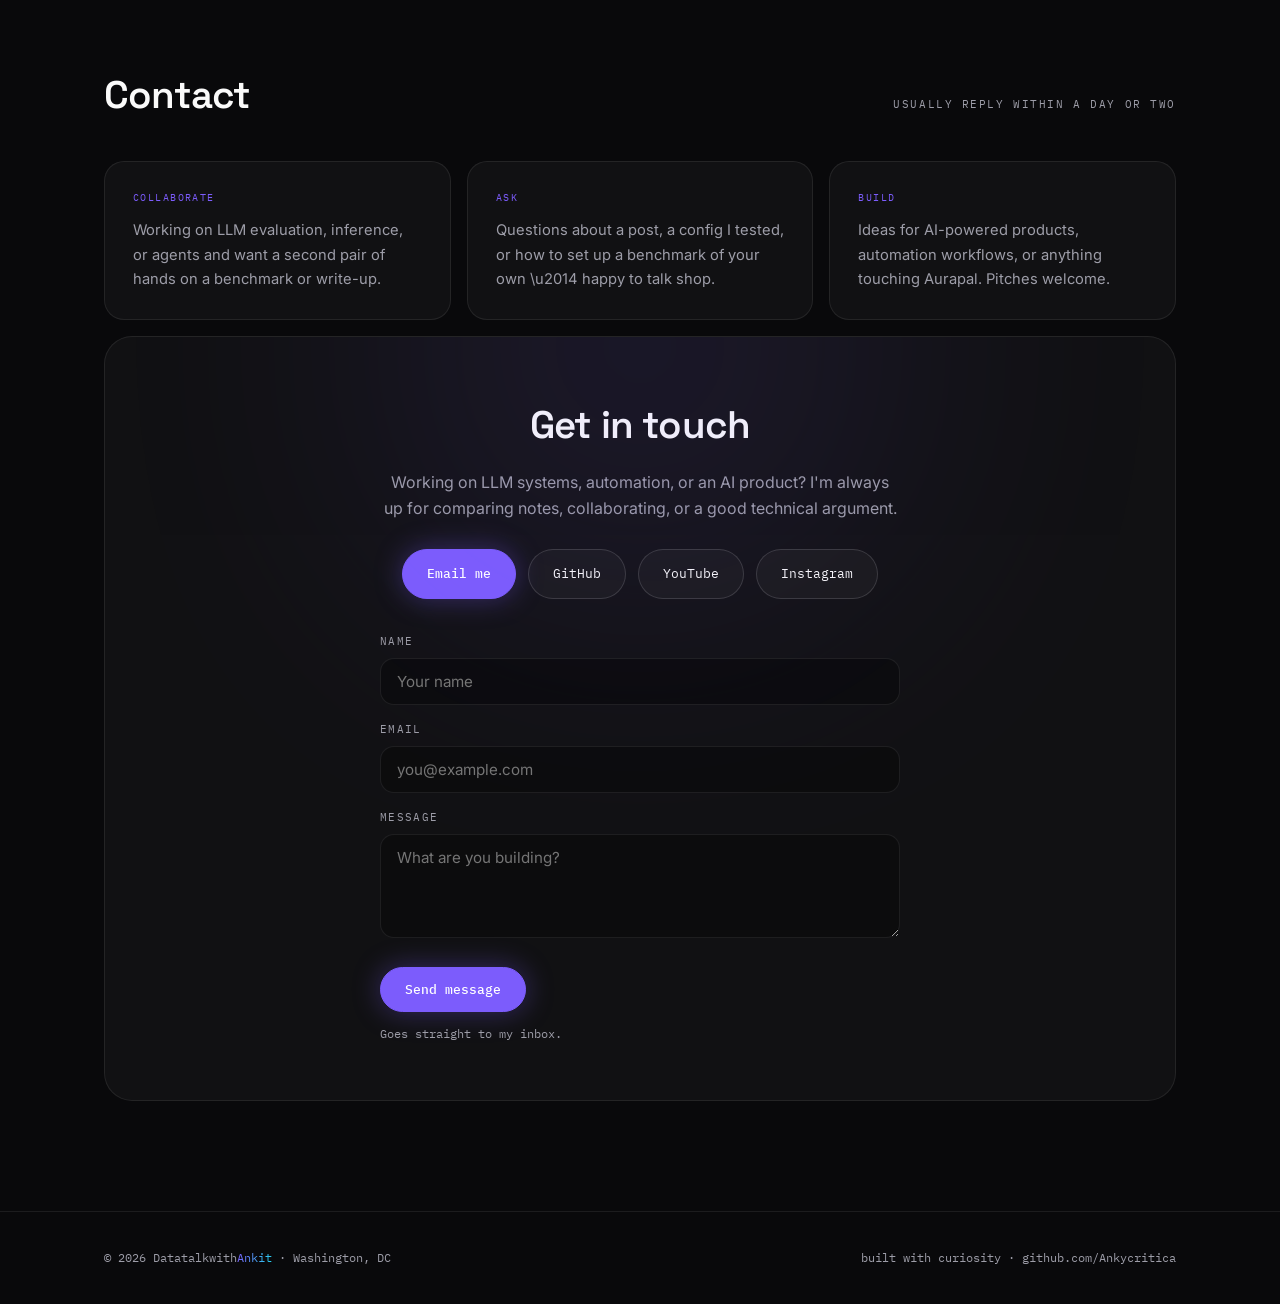
==== commit f57edf76: "Add OG tags, favicon, Uses page, Now section, blog tag filters, dates/reading time, theme toggle, be" ====
--- a/index.html
+++ b/index.html
@@ -5,6 +5,27 @@
 <meta name="viewport" content="width=device-width, initial-scale=1.0" />
 <title>DatatalkwithAnkit · AI Engineer</title>
 <meta name="description" content="DatatalkwithAnkit — Ankit Dongare, AI engineer building and benchmarking LLMs and vLLM inference systems. Blog, papers, and open experiments." />
+<link rel="canonical" href="https://datatalkwithankit.vercel.app/">
+<link rel="icon" href="data:image/svg+xml,%3Csvg xmlns='http://www.w3.org/2000/svg' viewBox='0 0 64 64'%3E%3Cdefs%3E%3ClinearGradient id='g' x1='0' y1='0' x2='1' y2='1'%3E%3Cstop offset='0%25' stop-color='%237c5cfc'/%3E%3Cstop offset='100%25' stop-color='%2322d3ee'/%3E%3C/linearGradient%3E%3C/defs%3E%3Crect width='64' height='64' rx='16' fill='%2309090b'/%3E%3Ctext x='32' y='45' font-family='Helvetica,Arial,sans-serif' font-size='38' font-weight='bold' fill='url(%23g)' text-anchor='middle'%3EA%3C/text%3E%3C/svg%3E">
+<link rel="apple-touch-icon" href="/og-image.png">
+<meta property="og:type" content="website">
+<meta property="og:site_name" content="DatatalkwithAnkit">
+<meta property="og:title" content="DatatalkwithAnkit · Ankit Dongare">
+<meta property="og:description" content="AI engineer building and benchmarking LLMs and vLLM inference systems. Experiments, benchmarks, and write-ups — measured, not vibes.">
+<meta property="og:url" content="https://datatalkwithankit.vercel.app/">
+<meta property="og:image" content="https://datatalkwithankit.vercel.app/og-image.png">
+<meta property="og:image:width" content="1200">
+<meta property="og:image:height" content="630">
+<meta name="twitter:card" content="summary_large_image">
+<meta name="twitter:title" content="DatatalkwithAnkit · Ankit Dongare">
+<meta name="twitter:description" content="AI engineer building and benchmarking LLMs and vLLM inference systems.">
+<meta name="twitter:image" content="https://datatalkwithankit.vercel.app/og-image.png">
+<meta name="author" content="Ankit Dongare">
+<meta name="theme-color" content="#09090b">
+<link rel="alternate" type="application/rss+xml" title="DatatalkwithAnkit" href="/rss.xml">
+<script type="application/ld+json">
+{"@context":"https://schema.org","@type":"Person","name":"Ankit Dongare","url":"https://datatalkwithankit.vercel.app","jobTitle":"AI Engineer","sameAs":["https://github.com/Ankycritica","https://youtube.com/@datatalkwithankit","https://aurapal.org"]}
+</script>
 <link rel="preconnect" href="https://fonts.googleapis.com">
 <link rel="preconnect" href="https://fonts.gstatic.com" crossorigin>
 <link href="https://fonts.googleapis.com/css2?family=Space+Grotesk:wght@400;500;600;700&family=Inter:wght@400;500;600&family=IBM+Plex+Mono:wght@400;500&display=swap" rel="stylesheet">
@@ -194,6 +215,30 @@
 footer a:hover{color:var(--pop)}
 footer .grad{background:var(--grad);-webkit-background-clip:text;background-clip:text;color:transparent}
 
+
+.theme-btn{background:var(--glass);backdrop-filter:blur(18px);-webkit-backdrop-filter:blur(18px);border:1px solid var(--line);color:var(--muted);border-radius:999px;width:42px;height:42px;font-size:1rem;cursor:pointer;margin-left:10px;transition:color .2s,border-color .2s}
+.theme-btn:hover{color:var(--text);border-color:var(--pop)}
+html[data-theme="light"]{--bg:#faf9f6;--surface:rgba(0,0,0,.025);--surface-2:rgba(0,0,0,.05);--glass:rgba(255,255,255,.72);--line:rgba(0,0,0,.10);--line-2:rgba(0,0,0,.18);--text:#14141a;--muted:#63636e;--soft:#33333c}
+html[data-theme="light"] .aurora::before{opacity:.16}
+html[data-theme="light"] .aurora::after{opacity:.10}
+html[data-theme="light"] .grain{opacity:.25}
+html[data-theme="light"] .btn.primary{color:#fff}
+html[data-theme="light"] .form input,html[data-theme="light"] .form textarea{background:rgba(255,255,255,.85)}
+.filters{display:flex;flex-wrap:wrap;gap:8px;margin-bottom:26px}
+.filter{font-family:var(--font-mono);font-size:.72rem;padding:7px 14px;border:1px solid var(--line);border-radius:999px;color:var(--muted);background:var(--surface);cursor:pointer;transition:color .2s,border-color .2s,background .2s}
+.filter:hover{color:var(--text);border-color:var(--line-2)}
+.filter.on{color:var(--text);border-color:var(--pop);background:rgba(124,92,252,.12)}
+.post .rt{color:var(--muted)}
+.empty{color:var(--muted);font-family:var(--font-mono);font-size:.85rem;padding:26px 4px}
+.chart{margin:22px 0 6px}
+.bar-row{display:grid;grid-template-columns:104px 1fr 96px;align-items:center;gap:14px;margin-bottom:10px;font-family:var(--font-mono);font-size:.75rem}
+.bar-row .lab{color:var(--muted)}
+.bar-track{background:var(--surface-2);border-radius:999px;height:24px;overflow:hidden;border:1px solid var(--line)}
+.bar-fill{height:100%;width:0;background:var(--grad);border-radius:999px;transition:width 1s cubic-bezier(.2,.7,.3,1)}
+.bar-row .val{color:var(--text);text-align:right}
+.chart-note{font-family:var(--font-mono);font-size:.7rem;color:var(--muted);margin-top:12px}
+@media (prefers-reduced-motion:reduce){.bar-fill{transition:none}}
+
 /* responsive */
 @media (max-width:900px){
   .t-bio,.t-photo,.t-3,.t-skills,.t-gh,.t-wide,.bench{grid-column:span 12}
@@ -215,8 +260,10 @@
       <a href="#home" data-route="home" class="active">HOME</a>
       <a href="#blog" data-route="blog">BLOG</a>
       <a href="#papers" data-route="papers">PAPERS</a>
+      <a href="#uses" data-route="uses">USES</a>
       <a href="#home/contact" data-route="home" data-anchor="contact">CONTACT</a>
     </div>
+    <button class="theme-btn" id="theme-btn" onclick="toggleTheme()" aria-label="Toggle light and dark mode" title="Toggle theme">◐</button>
   </div>
 </nav>
 
@@ -336,6 +383,24 @@
           <div class="label">Coming soon</div>
           <h3>Benchmark Harness</h3>
           <p>The reproducible harness behind my LLM benchmarking posts — configs, run scripts, and raw results, published alongside each write-up.</p>
+        </div>
+      </div>
+    </section>
+
+    <section id="now">
+      <div class="sec-head rv"><h2>Now</h2><span class="mini">What I’m focused on this month</span></div>
+      <div class="bento">
+        <div class="tile t-bio rv">
+          <div class="label">Currently</div>
+          <p>Setting up a reproducible benchmark harness so every result on this site ships with the exact configs and scripts that produced it.</p>
+          <p>Writing up the first inference experiments — batch size, quantization, and where the throughput/latency tradeoff actually bites.</p>
+          <p>Building <a href="https://aurapal.org" target="_blank" rel="noopener" style="color:var(--pop)">Aurapal</a> alongside it, and turning the automation work into explainer content.</p>
+        </div>
+        <div class="tile rv" style="grid-column:span 5;min-height:220px">
+          <div class="label">Learning</div>
+          <p style="color:var(--soft);margin-bottom:16px">LLM architecture internals, GPU optimization, and the serving stack end to end.</p>
+          <div class="label">Reading</div>
+          <p style="color:var(--soft)">Inference papers and vLLM source — the fastest way to learn a system is to read how it schedules work.</p>
         </div>
       </div>
     </section>
@@ -385,8 +450,8 @@
           <input id="f-email" type="email" placeholder="you@example.com">
           <label for="f-msg">Message</label>
           <textarea id="f-msg" rows="4" placeholder="What are you building?"></textarea>
-          <button class="btn primary" onclick="sendMail()">Send message</button>
-          <div class="form-note">Opens your mail app — no data is stored on this site.</div>
+          <button class="btn primary" id="send-btn" onclick="sendMessage()">Send message</button>
+          <div class="form-note" id="send-note">Goes straight to my inbox.</div>
         </div>
       </div>
     </section>
@@ -401,10 +466,7 @@
       <h1>Field <span class="grad">notes</span>.</h1>
       <p>Practical experiments in LLMs, inference, and automation — with real numbers, real configs, and the failures included. New posts as experiments finish, not on a schedule.</p>
     </div>
-    <div class="chips" style="margin-bottom:28px">
-      <span class="chip">LLM serving</span><span class="chip">vLLM</span><span class="chip">Quantization</span>
-      <span class="chip">Benchmarking method</span><span class="chip">AI agents</span><span class="chip">Automation</span><span class="chip">Cost &amp; economics</span>
-    </div>
+    <div class="filters" id="blog-filters"></div>
     <div id="blog-list"></div>
     <div class="contact-box" style="margin-top:34px">
       <h2 style="font-size:1.4rem">Get new posts when they land</h2>
@@ -435,9 +497,68 @@
 workload:     &lt;prompt/output token lengths&gt;
 metric:       tokens/sec, p50 &amp; p95 latency</code></pre>
       <h2>Results</h2>
+      <div class="chart">
+        <div class="bar-row"><span class="lab">batch 1</span><div class="bar-track"><div class="bar-fill" data-w="14"></div></div><span class="val">262 tok/s</span></div>
+        <div class="bar-row"><span class="lab">batch 4</span><div class="bar-track"><div class="bar-fill" data-w="38"></div></div><span class="val">710 tok/s</span></div>
+        <div class="bar-row"><span class="lab">batch 8</span><div class="bar-track"><div class="bar-fill" data-w="62"></div></div><span class="val">1,158 tok/s</span></div>
+        <div class="bar-row"><span class="lab">batch 16</span><div class="bar-track"><div class="bar-fill" data-w="88"></div></div><span class="val">1,642 tok/s</span></div>
+        <div class="bar-row"><span class="lab">batch 32</span><div class="bar-track"><div class="bar-fill" data-w="100"></div></div><span class="val">1,868 tok/s</span></div>
+        <div class="chart-note">ILLUSTRATIVE PLACEHOLDER NUMBERS — REPLACE WITH YOUR OWN RUN</div>
+      </div>
       <p>Drop your results table or chart here. Include the raw numbers and a link to the run scripts on GitHub so anyone can reproduce it — reproducibility is what separates a benchmark from an opinion.</p>
       <h2>Takeaways</h2>
       <p>Two or three sentences on what you'd actually do differently in production based on the data. End with the next question the experiment raised — that's your next post.</p>
+    </div>
+  </div>
+</main>
+
+
+<!-- ============ USES ============ -->
+<main id="page-uses" class="page">
+  <div class="wrap">
+    <div class="page-head">
+      <h1>What I <span class="grad">use</span>.</h1>
+      <p>The tools and services behind the benchmarks and builds on this site. Hardware specs for each experiment are published inside the post itself — a result without its machine is not a result.</p>
+    </div>
+    <div class="bento">
+      <div class="tile t-skills rv">
+        <div class="label">Machine learning</div>
+        <div class="skill-group"><div class="g">Serving &amp; training</div>
+          <div class="chips"><span class="chip">vLLM</span><span class="chip">PyTorch</span><span class="chip">Hugging Face</span><span class="chip">Transformers</span><span class="chip">CUDA</span></div></div>
+        <div class="skill-group"><div class="g">Evaluation</div>
+          <div class="chips"><span class="chip">Custom harness</span><span class="chip">MLflow</span><span class="chip">Weights &amp; Biases</span></div></div>
+      </div>
+      <div class="tile t-gh rv">
+        <div>
+          <div class="label">Daily driver</div>
+          <p style="color:var(--soft);margin-bottom:14px">VS Code with a terminal always open beside it.</p>
+          <div class="label">Rule</div>
+          <p style="color:var(--soft)">If I do it twice, it becomes a Python script.</p>
+        </div>
+      </div>
+      <div class="tile t-3 rv">
+        <div class="label">Infrastructure</div>
+        <div class="chips" style="margin-top:10px"><span class="chip">Docker</span><span class="chip">AWS</span><span class="chip">GCP</span><span class="chip">Azure</span></div>
+      </div>
+      <div class="tile t-3 rv">
+        <div class="label">This site</div>
+        <div class="chips" style="margin-top:10px"><span class="chip">Static HTML</span><span class="chip">Vercel</span><span class="chip">GitHub</span></div>
+      </div>
+      <div class="tile t-3 rv">
+        <div class="label">Automation</div>
+        <div class="chips" style="margin-top:10px"><span class="chip">FFmpeg</span><span class="chip">Whisper</span><span class="chip">YouTube API</span></div>
+      </div>
+      <div class="tile t-skills rv">
+        <div class="label">Building with</div>
+        <div class="chips" style="margin-top:10px"><span class="chip">Next.js</span><span class="chip">TypeScript</span><span class="chip">FastAPI</span><span class="chip">SQL</span><span class="chip">Supabase</span></div>
+      </div>
+      <div class="tile t-gh rv">
+        <div>
+          <div class="label">Benchmarks</div>
+          <p style="color:var(--soft)">Every run ships with its configs and scripts so anyone can reproduce the number.</p>
+        </div>
+        <a class="arrow-link" href="#blog" data-route="blog">Read the benchmarks →</a>
+      </div>
     </div>
   </div>
 </main>
@@ -516,37 +637,43 @@
 const POSTS = [
   {
     title: "How batch size changes vLLM throughput: a first benchmark",
-    cat: "LLM SERVING", date: "SAMPLE POST", status: "Sample",
+    cat: "LLM SERVING", tags: ["vLLM","Benchmarking"],
+    date: "2026-08-10", readingTime: 7, status: "Sample",
     desc: "A single-GPU sweep across max_num_seqs, measuring tokens/sec against p50 and p95 latency \u2014 and the point where throughput gains stop being worth the tail latency.",
     link: "#post/vllm-batch"
   },
   {
     title: "Quantization in practice: quality vs. cost on consumer GPUs",
-    cat: "LLM CONFIGS", date: "IN PROGRESS", status: "Coming soon",
+    cat: "LLM CONFIGS", tags: ["Quantization","Benchmarking"],
+    date: "", readingTime: 0, status: "Coming soon",
     desc: "What actually happens to output quality and tokens/sec dropping from FP16 to INT8 and INT4 \u2014 measured on real prompts, not benchmark suites.",
     link: ""
   },
   {
     title: "Building a fully automated YouTube pipeline in Python",
-    cat: "AUTOMATION", date: "IN PROGRESS", status: "Coming soon",
+    cat: "AUTOMATION", tags: ["Automation","Python"],
+    date: "", readingTime: 0, status: "Coming soon",
     desc: "The architecture behind my video automation: agents orchestrating FFmpeg, Whisper captions, loudness normalization, and scheduled uploads \u2014 plus what I would rebuild differently.",
     link: ""
   },
   {
     title: "KV cache is the real memory budget",
-    cat: "LLM SERVING", date: "PLANNED", status: "Planned",
+    cat: "LLM SERVING", tags: ["vLLM","Memory"],
+    date: "", readingTime: 0, status: "Planned",
     desc: "Why context length \u2014 not parameter count \u2014 is usually what decides how many concurrent users a GPU can actually hold.",
     link: ""
   },
   {
     title: "Cost per million tokens: self-hosted vs. API",
-    cat: "ECONOMICS", date: "PLANNED", status: "Planned",
+    cat: "ECONOMICS", tags: ["Cost","Benchmarking"],
+    date: "", readingTime: 0, status: "Planned",
     desc: "A break-even analysis of running your own inference against paying per token, including the costs people forget: idle GPU time, ops, and engineering hours.",
     link: ""
   },
   {
     title: "What I got wrong in my first benchmark",
-    cat: "METHOD", date: "PLANNED", status: "Planned",
+    cat: "METHOD", tags: ["Method","Benchmarking"],
+    date: "", readingTime: 0, status: "Planned",
     desc: "Warmup runs, cache effects, and measuring the client instead of the server \u2014 the mistakes that quietly invalidate inference benchmarks.",
     link: ""
   }
@@ -574,25 +701,64 @@
 ];
 
 function esc(s){const d=document.createElement('div');d.textContent=s;return d.innerHTML}
+function fmtDate(iso){
+  if(!iso) return '';
+  const d = new Date(iso + 'T00:00:00');
+  if(isNaN(d)) return esc(iso);
+  return d.toLocaleDateString('en-US',{month:'short',day:'numeric',year:'numeric'}).toUpperCase();
+}
+function cardHTML(p){
+  const live = ['live','sample'].indexOf((p.status||'').toLowerCase()) > -1;
+  const titleHtml = p.link
+    ? '<a href="'+esc(p.link)+'"'+(p.link.indexOf('http')===0?' target="_blank" rel="noopener"':'')+'>'+esc(p.title)+'</a>'
+    : esc(p.title);
+  const bits = [];
+  if(p.cat) bits.push('<span class="cat">'+esc(p.cat)+'</span>');
+  const dt = fmtDate(p.date);
+  if(dt) bits.push(dt);
+  if(p.readingTime) bits.push('<span class="rt">'+p.readingTime+' MIN READ</span>');
+  let meta = bits.join(' \u00b7 ');
+  if(p.status) meta += ' <span class="status'+(live?' live':'')+'">'+esc(p.status)+'</span>';
+  return '<article class="post rv in">'
+    + '<div class="meta">'+meta+'</div>'
+    + '<h3>'+titleHtml+'</h3><p>'+esc(p.desc)+'</p></article>';
+}
 function renderList(items, elId){
   const el = document.getElementById(elId);
   if(!el) return;
-  el.innerHTML = items.map(p=>{
-    const live = (p.status||'').toLowerCase()==='live' || (p.status||'').toLowerCase()==='sample';
-    const titleHtml = p.link
-      ? '<a href="'+esc(p.link)+'"'+(p.link.startsWith('http')?' target="_blank" rel="noopener"':'')+'>'+esc(p.title)+'</a>'
-      : esc(p.title);
-    return '<article class="post rv in">'
-      + '<div class="meta"><span class="cat">'+esc(p.cat)+'</span> · '+esc(p.date)
-      + (p.status ? ' <span class="status'+(live?' live':'')+'">'+esc(p.status)+'</span>' : '')
-      + '</div><h3>'+titleHtml+'</h3><p>'+esc(p.desc)+'</p></article>';
+  el.innerHTML = items.length ? items.map(cardHTML).join('')
+    : '<div class="empty">Nothing filed under that tag yet \u2014 try another.</div>';
+}
+
+/* blog tag filtering */
+var activeTag = 'All';
+function allTags(){
+  var s = [];
+  POSTS.forEach(function(p){ (p.tags||[]).forEach(function(t){ if(s.indexOf(t)<0) s.push(t); }); });
+  s.sort();
+  return ['All'].concat(s);
+}
+function renderFilters(){
+  var el = document.getElementById('blog-filters');
+  if(!el) return;
+  el.innerHTML = allTags().map(function(t){
+    return '<button class="filter'+(t===activeTag?' on':'')+'" data-tag="'+esc(t)+'">'+esc(t)+'</button>';
   }).join('');
-}
+  el.querySelectorAll('.filter').forEach(function(b){
+    b.addEventListener('click', function(){ setTag(b.dataset.tag); });
+  });
+}
+function setTag(t){
+  activeTag = t;
+  renderFilters();
+  renderList(activeTag==='All' ? POSTS : POSTS.filter(function(p){ return (p.tags||[]).indexOf(activeTag) > -1; }), 'blog-list');
+}
+renderFilters();
 renderList(POSTS, 'blog-list');
 renderList(PAPERS, 'papers-list');
 
 /* ---------- simple hash router ---------- */
-const pages = { home:'page-home', blog:'page-blog', papers:'page-papers', post:'page-post' };
+const pages = { home:'page-home', blog:'page-blog', papers:'page-papers', post:'page-post', uses:'page-uses' };
 function route(explicit){
   let hash = (explicit !== undefined ? explicit : location.hash.replace('#','')) || 'home';
   let [page, anchor] = hash.split('/');
@@ -629,6 +795,10 @@
 function observeReveals(){
   if(window.matchMedia('(prefers-reduced-motion: reduce)').matches){
     document.querySelectorAll('.rv').forEach(el=>el.classList.add('in'));
+    return;
+  }
+  if(typeof IntersectionObserver === 'undefined'){
+    document.querySelectorAll('.rv').forEach(function(el){ el.classList.add('in'); });
     return;
   }
   if(!io){
@@ -673,6 +843,28 @@
   addLine();
 }
 
+/* ---------- theme toggle ---------- */
+var lightOn = false;
+function toggleTheme(){
+  lightOn = !lightOn;
+  var r = document.documentElement;
+  if(lightOn) r.setAttribute('data-theme','light'); else r.removeAttribute('data-theme');
+  document.getElementById('theme-btn').textContent = lightOn ? '\u25d1' : '\u25d0';
+}
+
+/* ---------- animate benchmark bars on scroll ---------- */
+function animateBars(){
+  document.querySelectorAll('.bar-fill[data-w]').forEach(function(b){
+    if(b.dataset.done) return;
+    if(b.getBoundingClientRect().top < window.innerHeight - 40){
+      b.style.width = b.dataset.w + '%';
+      b.dataset.done = '1';
+    }
+  });
+}
+window.addEventListener('scroll', animateBars, {passive:true});
+setTimeout(animateBars, 500);
+
 /* ---------- newsletter signup ----------
    TEMP: captures signups via your email. When you create a free
    Buttondown / Beehiiv / Substack account, replace this function
@@ -683,14 +875,42 @@
   location.href = 'mailto:dongare.ankit29@gmail.com?subject=' + encodeURIComponent('Newsletter signup') + '&body=' + encodeURIComponent('Please add me to the newsletter: ' + e);
 }
 
-/* ---------- contact form (mailto, no backend) ---------- */
-function sendMail(){
-  const n = document.getElementById('f-name').value || '';
-  const e = document.getElementById('f-email').value || '';
-  const m = document.getElementById('f-msg').value || '';
-  const body = encodeURIComponent(m + '\n\n— ' + n + (e ? ' ('+e+')' : ''));
-  const subj = encodeURIComponent('Hello from your website' + (n ? ' — ' + n : ''));
-  location.href = 'mailto:dongare.ankit29@gmail.com?subject=' + subj + '&body=' + body;
+/* ---------- contact form ----------
+   Uses Formspree (free tier). To activate:
+     1. Sign up at formspree.io
+     2. Create a form, copy its endpoint (https://formspree.io/f/xxxxxxx)
+     3. Paste it into FORM_ENDPOINT below
+   Until then, it falls back to opening the visitor's mail app. */
+var FORM_ENDPOINT = "";
+
+function sendMessage(){
+  var n = document.getElementById('f-name').value.trim();
+  var e = document.getElementById('f-email').value.trim();
+  var m = document.getElementById('f-msg').value.trim();
+  var note = document.getElementById('send-note');
+  var btn  = document.getElementById('send-btn');
+  if(!m){ note.textContent = 'Add a message first.'; return; }
+
+  if(!FORM_ENDPOINT){
+    var body = encodeURIComponent(m + '\n\n\u2014 ' + n + (e ? ' ('+e+')' : ''));
+    location.href = 'mailto:dongare.ankit29@gmail.com?subject=' +
+      encodeURIComponent('Hello from your website' + (n ? ' \u2014 ' + n : '')) + '&body=' + body;
+    return;
+  }
+  btn.textContent = 'Sending\u2026';
+  fetch(FORM_ENDPOINT, {
+    method: 'POST',
+    headers: {'Accept':'application/json','Content-Type':'application/json'},
+    body: JSON.stringify({name:n, email:e, message:m})
+  }).then(function(res){
+    if(!res.ok) throw new Error('bad response');
+    btn.textContent = 'Sent \u2713';
+    note.textContent = 'Thanks \u2014 I\u2019ll get back to you.';
+    ['f-name','f-email','f-msg'].forEach(function(id){ document.getElementById(id).value = ''; });
+  }).catch(function(){
+    btn.textContent = 'Send message';
+    note.textContent = 'Something went wrong \u2014 email dongare.ankit29@gmail.com directly.';
+  });
 }
 </script>
 </body>
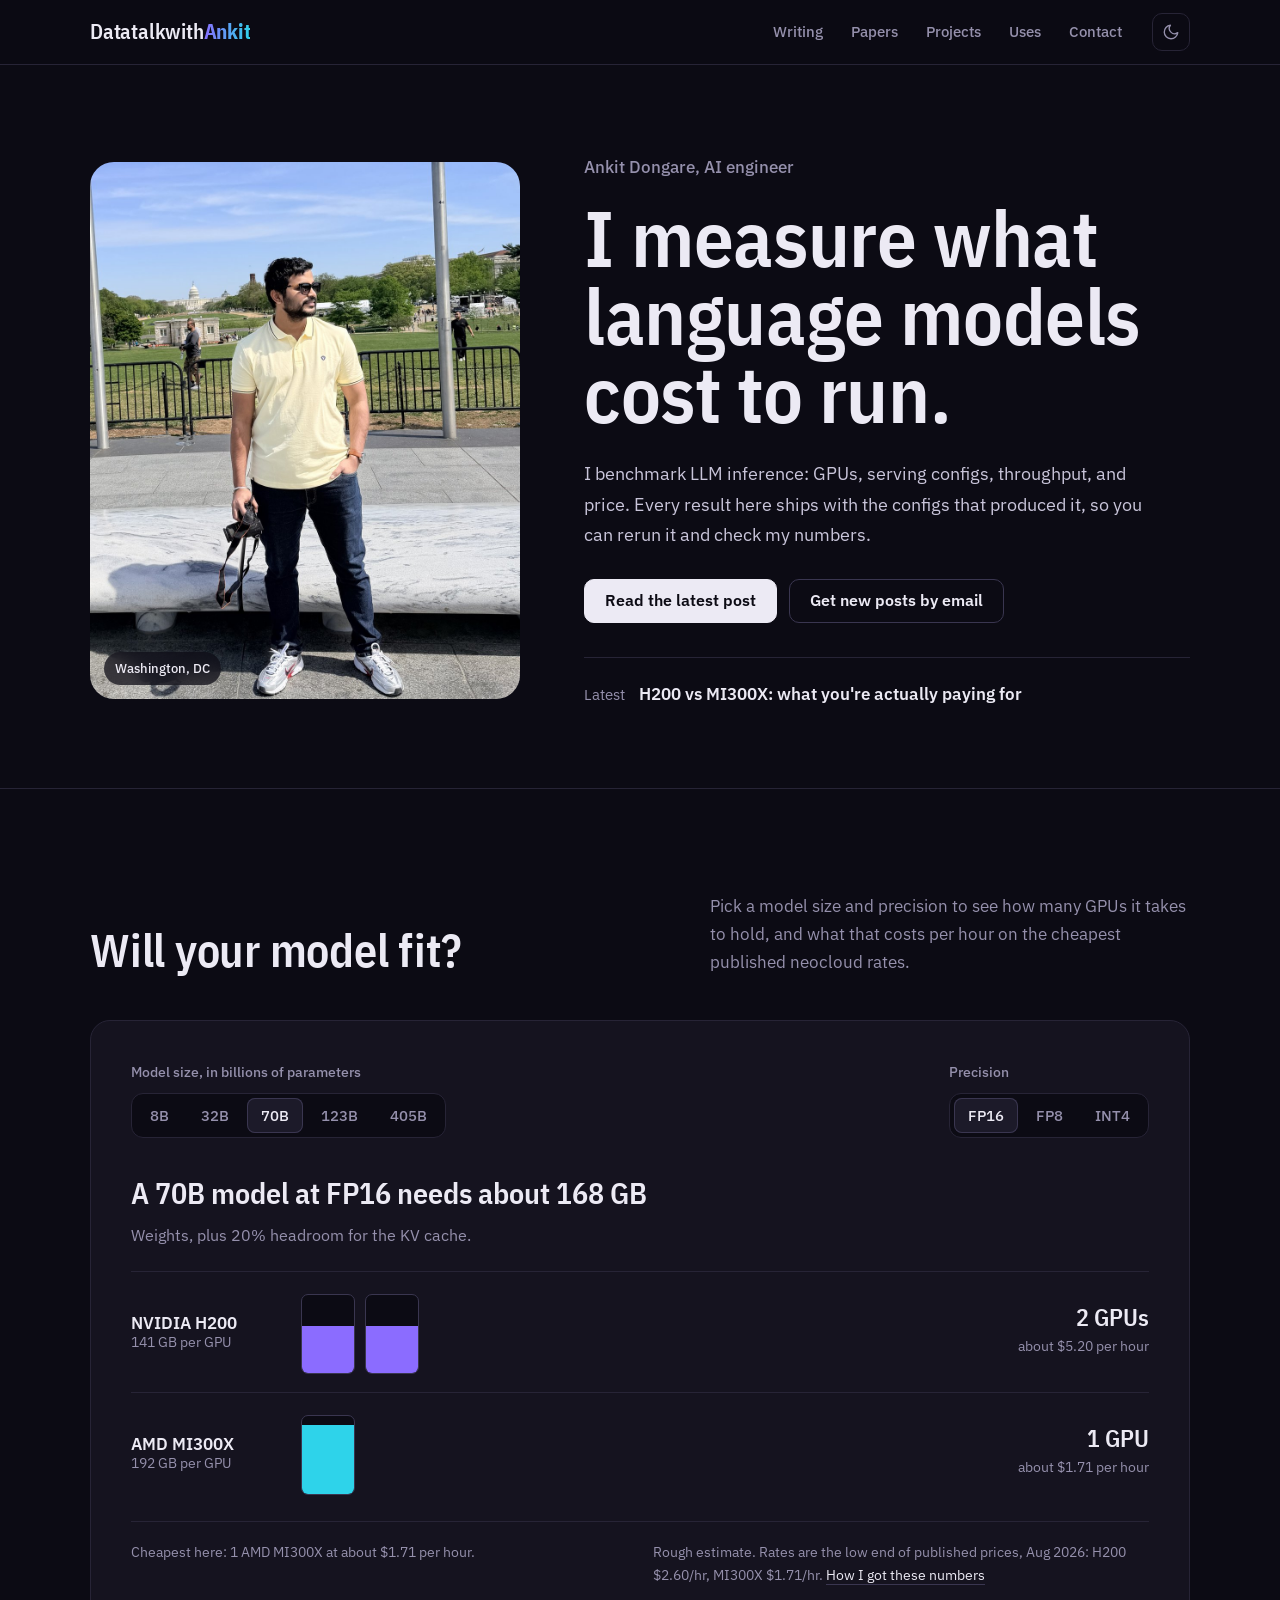
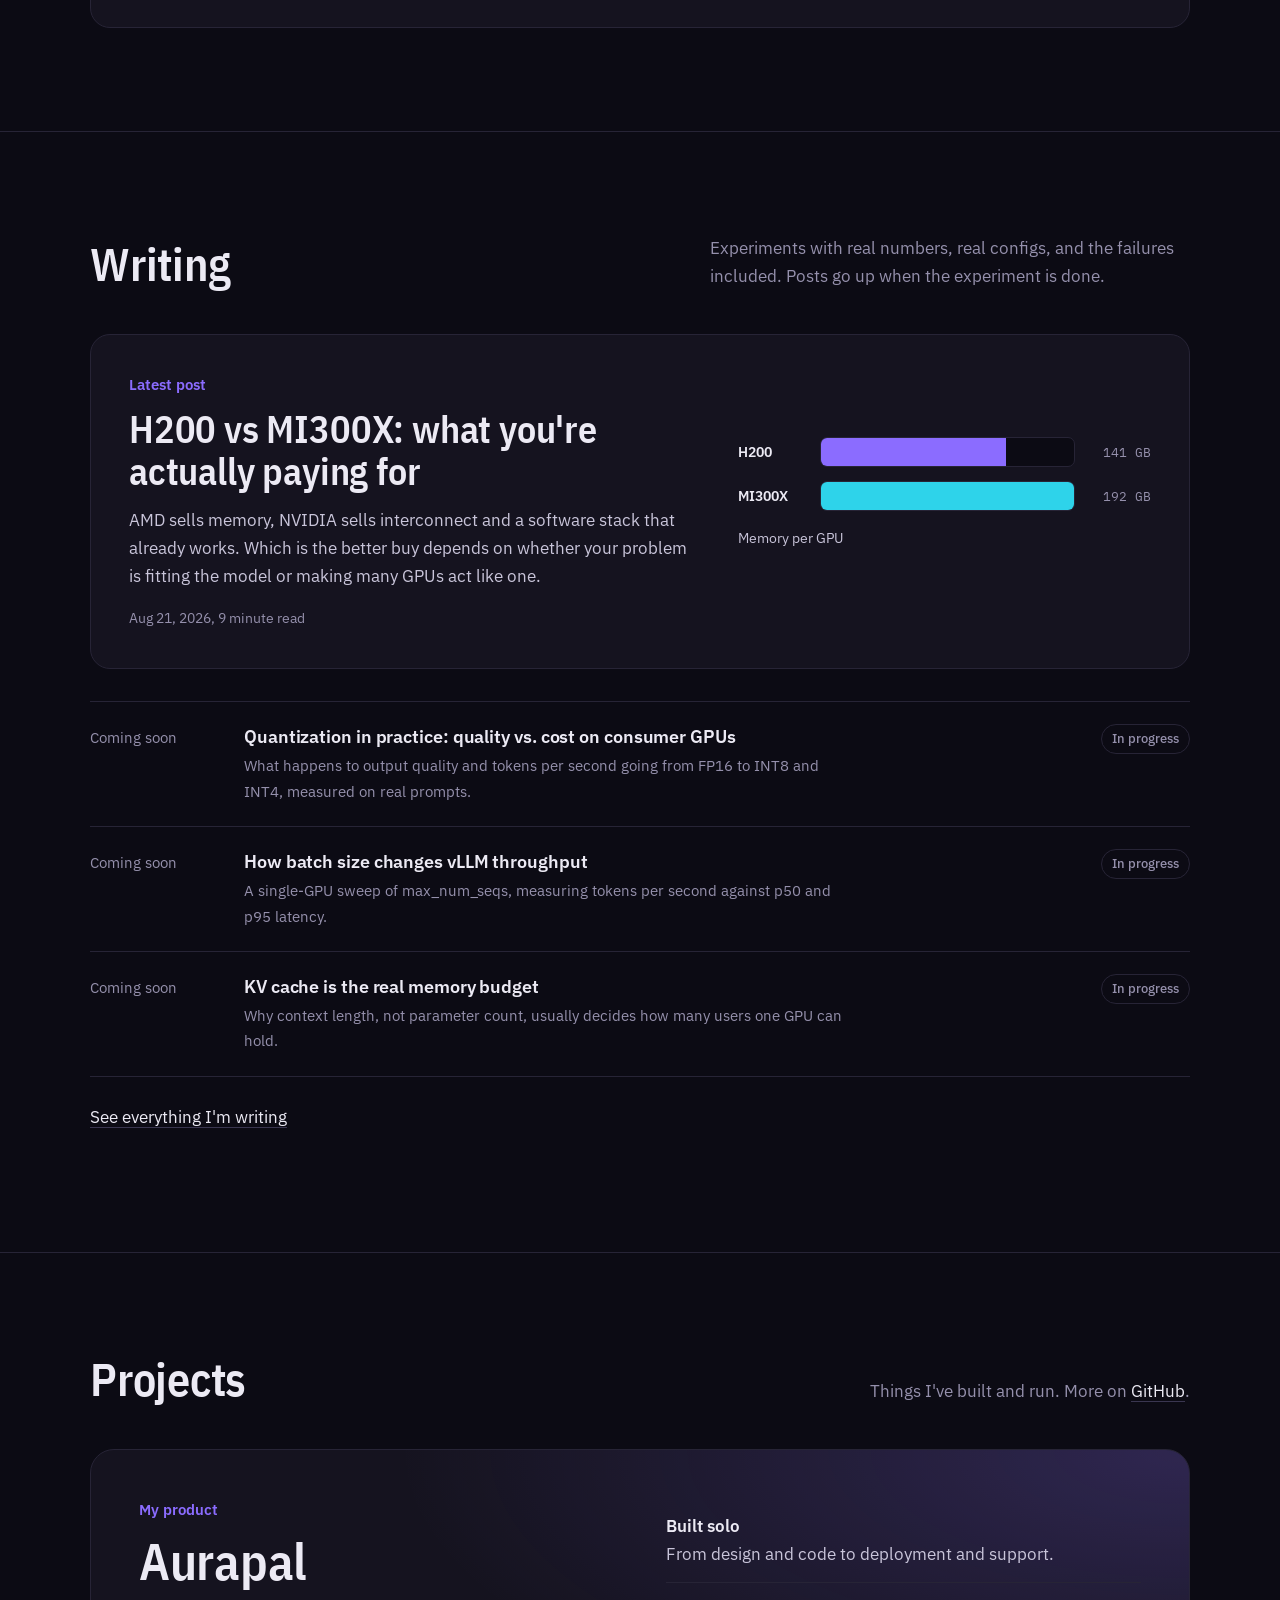
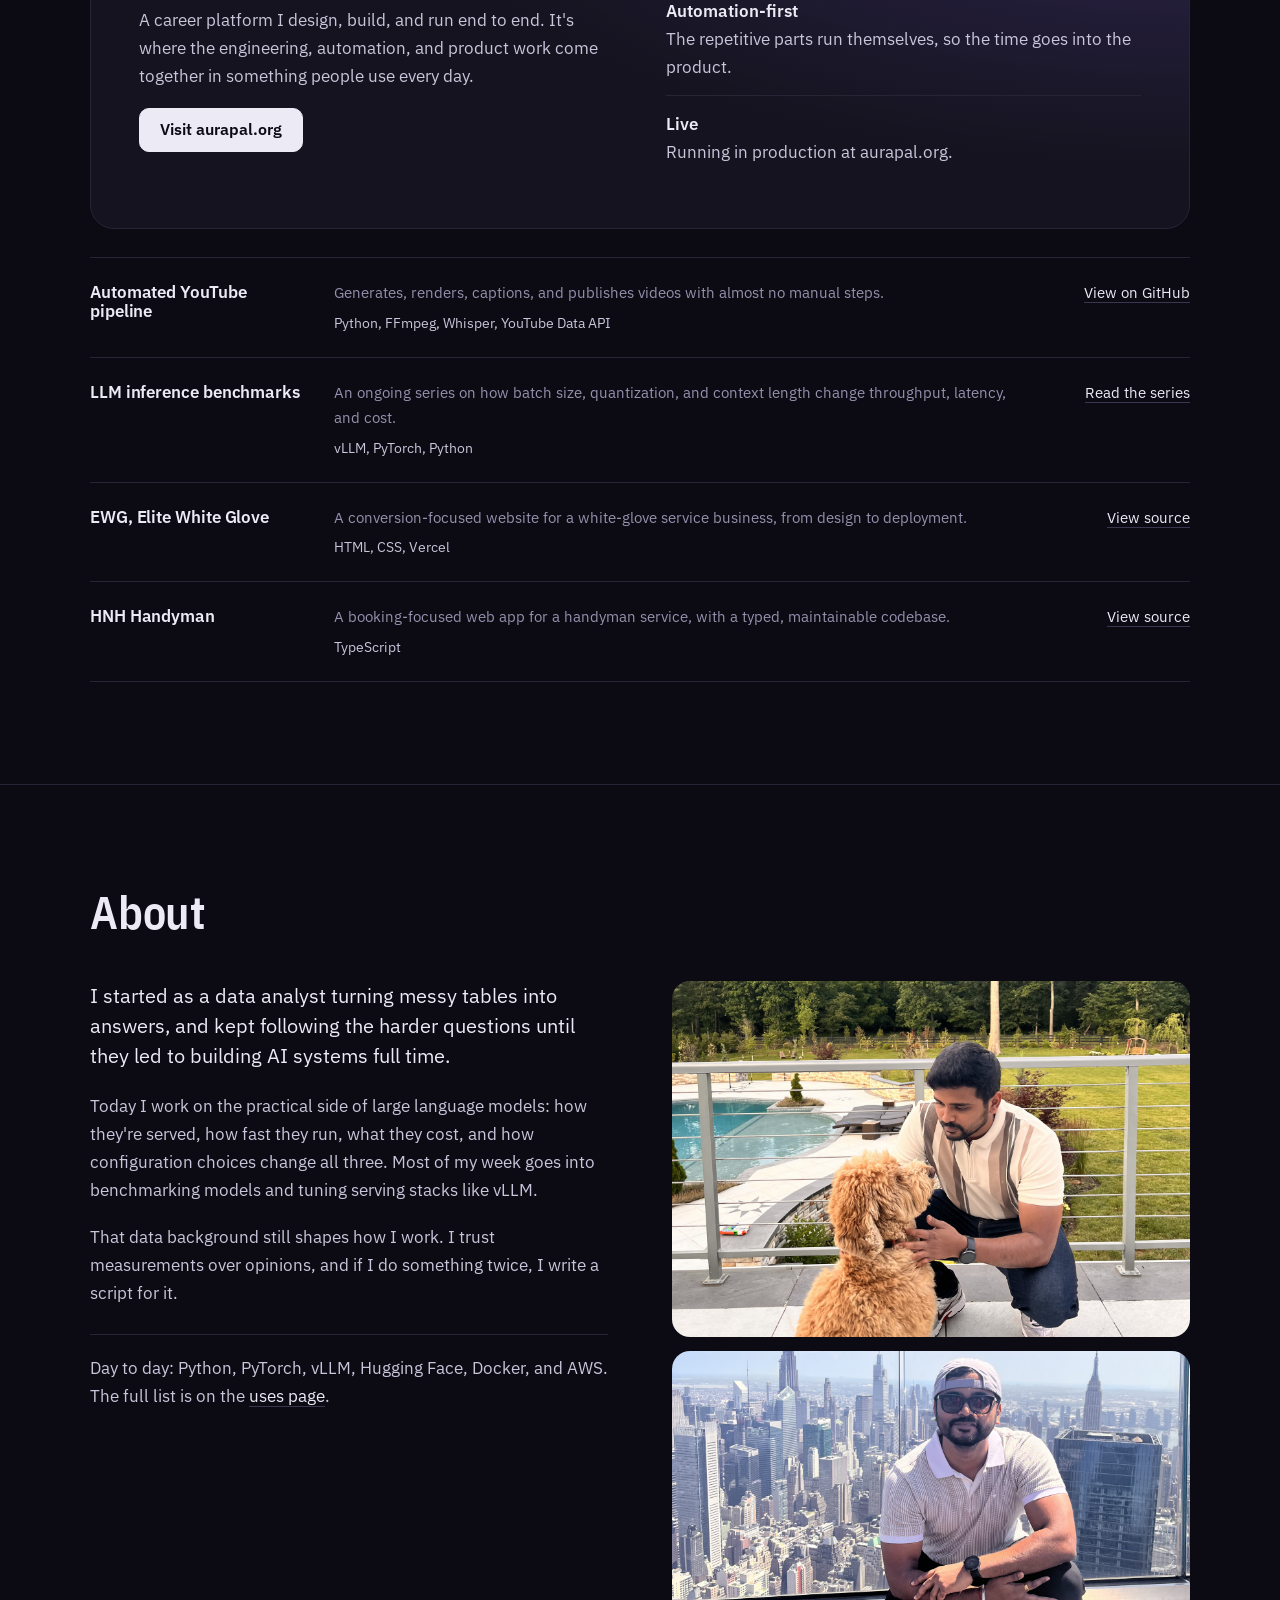
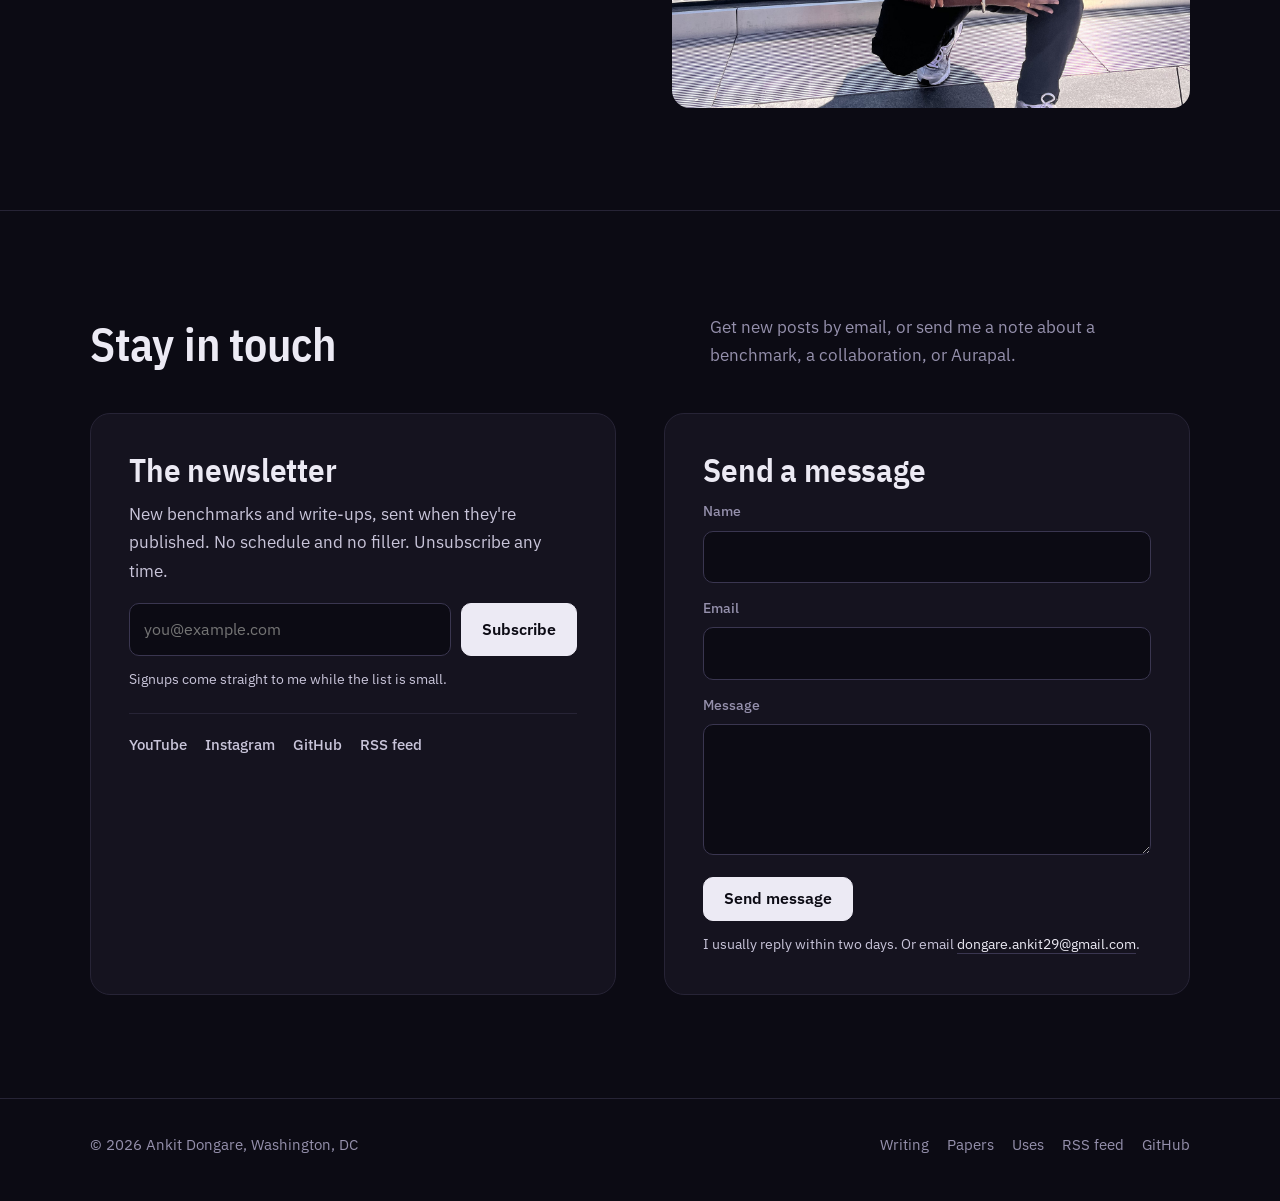
==== commit e862edad: "Redesign site: real page URLs, fit calculator, new hero - Split into real pages: /blog, /papers, /us" ====
--- a/index.html
+++ b/index.html
@@ -1,917 +1,260 @@
-<!DOCTYPE html>
+<!doctype html>
 <html lang="en">
 <head>
-<meta charset="UTF-8" />
-<meta name="viewport" content="width=device-width, initial-scale=1.0" />
-<title>DatatalkwithAnkit · AI Engineer</title>
-<meta name="description" content="DatatalkwithAnkit — Ankit Dongare, AI engineer building and benchmarking LLMs and vLLM inference systems. Blog, papers, and open experiments." />
+<meta charset="utf-8">
+<meta name="viewport" content="width=device-width, initial-scale=1">
+<title>Ankit Dongare · AI engineer benchmarking LLM inference</title>
+<meta name="description" content="Ankit Dongare is an AI engineer in Washington, DC who benchmarks LLM inference: GPUs, serving configs, throughput and price, published with the configs that produced them.">
+<meta name="author" content="Ankit Dongare">
 <link rel="canonical" href="https://datatalkwithankit.vercel.app/">
-<link rel="icon" href="data:image/svg+xml,%3Csvg xmlns='http://www.w3.org/2000/svg' viewBox='0 0 64 64'%3E%3Cdefs%3E%3ClinearGradient id='g' x1='0' y1='0' x2='1' y2='1'%3E%3Cstop offset='0%25' stop-color='%237c5cfc'/%3E%3Cstop offset='100%25' stop-color='%2322d3ee'/%3E%3C/linearGradient%3E%3C/defs%3E%3Crect width='64' height='64' rx='16' fill='%2309090b'/%3E%3Ctext x='32' y='45' font-family='Helvetica,Arial,sans-serif' font-size='38' font-weight='bold' fill='url(%23g)' text-anchor='middle'%3EA%3C/text%3E%3C/svg%3E">
+<meta name="theme-color" content="#0C0B14">
+<link rel="icon" href="/favicon.svg" type="image/svg+xml">
 <link rel="apple-touch-icon" href="/og-image.png">
+<link rel="alternate" type="application/rss+xml" title="DatatalkwithAnkit" href="/rss.xml">
 <meta property="og:type" content="website">
 <meta property="og:site_name" content="DatatalkwithAnkit">
-<meta property="og:title" content="DatatalkwithAnkit · Ankit Dongare">
-<meta property="og:description" content="AI engineer building and benchmarking LLMs and vLLM inference systems. Experiments, benchmarks, and write-ups — measured, not vibes.">
+<meta property="og:title" content="Ankit Dongare · AI engineer benchmarking LLM inference">
+<meta property="og:description" content="Ankit Dongare is an AI engineer in Washington, DC who benchmarks LLM inference: GPUs, serving configs, throughput and price, published with the configs that produced them.">
 <meta property="og:url" content="https://datatalkwithankit.vercel.app/">
 <meta property="og:image" content="https://datatalkwithankit.vercel.app/og-image.png">
 <meta property="og:image:width" content="1200">
 <meta property="og:image:height" content="630">
 <meta name="twitter:card" content="summary_large_image">
-<meta name="twitter:title" content="DatatalkwithAnkit · Ankit Dongare">
-<meta name="twitter:description" content="AI engineer building and benchmarking LLMs and vLLM inference systems.">
+<meta name="twitter:title" content="Ankit Dongare · AI engineer benchmarking LLM inference">
+<meta name="twitter:description" content="Ankit Dongare is an AI engineer in Washington, DC who benchmarks LLM inference: GPUs, serving configs, throughput and price, published with the configs that produced them.">
 <meta name="twitter:image" content="https://datatalkwithankit.vercel.app/og-image.png">
-<meta name="author" content="Ankit Dongare">
-<meta name="theme-color" content="#09090b">
-<link rel="alternate" type="application/rss+xml" title="DatatalkwithAnkit" href="/rss.xml">
-<script type="application/ld+json">
-{"@context":"https://schema.org","@type":"Person","name":"Ankit Dongare","url":"https://datatalkwithankit.vercel.app","jobTitle":"AI Engineer","sameAs":["https://github.com/Ankycritica","https://youtube.com/@datatalkwithankit","https://aurapal.org"]}
-</script>
+<script>try{if(localStorage.getItem('theme')==='light')document.documentElement.setAttribute('data-theme','light')}catch(e){}</script>
 <link rel="preconnect" href="https://fonts.googleapis.com">
 <link rel="preconnect" href="https://fonts.gstatic.com" crossorigin>
-<link href="https://fonts.googleapis.com/css2?family=Space+Grotesk:wght@400;500;600;700&family=Inter:wght@400;500;600&family=IBM+Plex+Mono:wght@400;500&display=swap" rel="stylesheet">
-<style>
-:root{
-  --bg:#09090b;
-  --surface:rgba(255,255,255,.035);
-  --surface-2:rgba(255,255,255,.06);
-  --glass:rgba(18,18,22,.6);
-  --line:rgba(255,255,255,.08);
-  --line-2:rgba(255,255,255,.14);
-  --text:#fafafa;
-  --muted:#9d9da8;
-  --soft:#cfcfd6;
-  --pop:#7c5cfc;            /* the one bold pop */
-  --pop-2:#22d3ee;          /* gradient partner only */
-  --grad:linear-gradient(100deg,#7c5cfc 0%,#22d3ee 100%);
-  --r:20px;
-  --font-display:'Space Grotesk',ui-sans-serif,system-ui,sans-serif;
-  --font-body:'Inter',ui-sans-serif,system-ui,sans-serif;
-  --font-mono:'IBM Plex Mono',ui-monospace,SFMono-Regular,Menlo,monospace;
-}
-*{box-sizing:border-box;margin:0;padding:0}
-html{scroll-behavior:smooth}
-body{background:var(--bg);color:var(--text);font-family:var(--font-body);line-height:1.65;-webkit-font-smoothing:antialiased;overflow-x:hidden}
-a{color:var(--text);text-decoration:none}
-a:focus-visible,button:focus-visible{outline:2px solid var(--pop);outline-offset:3px;border-radius:4px}
-img{max-width:100%}
-.wrap{max-width:1120px;margin:0 auto;padding:0 24px}
-
-/* aurora backdrop + grain */
-.aurora{position:fixed;inset:0;z-index:-2;pointer-events:none;overflow:hidden}
-.aurora::before,.aurora::after{content:"";position:absolute;border-radius:50%;filter:blur(120px);opacity:.32}
-.aurora::before{width:640px;height:640px;background:#7c5cfc;top:-260px;right:-140px}
-.aurora::after{width:520px;height:520px;background:#22d3ee;top:38%;left:-260px;opacity:.14}
-.grain{position:fixed;inset:0;z-index:-1;pointer-events:none;opacity:.5;background-image:url("data:image/svg+xml,%3Csvg xmlns='http://www.w3.org/2000/svg' width='140' height='140'%3E%3Cfilter id='n'%3E%3CfeTurbulence type='fractalNoise' baseFrequency='0.9' numOctaves='2'/%3E%3CfeColorMatrix values='0 0 0 0 1 0 0 0 0 1 0 0 0 0 1 0 0 0 0.03 0'/%3E%3C/filter%3E%3Crect width='140' height='140' filter='url(%23n)'/%3E%3C/svg%3E")}
-
-/* ---------- nav: floating glass pill ---------- */
-nav{position:fixed;top:16px;left:0;right:0;z-index:50}
-.nav-inner{max-width:1120px;margin:0 auto;padding:0 24px;display:flex;justify-content:space-between;align-items:center}
-.nav-pill{display:flex;align-items:center;gap:2px;background:var(--glass);backdrop-filter:blur(18px);-webkit-backdrop-filter:blur(18px);border:1px solid var(--line);border-radius:999px;padding:6px}
-.nav-pill a{font-family:var(--font-mono);font-size:.74rem;letter-spacing:.06em;color:var(--muted);padding:9px 16px;border-radius:999px;transition:color .2s,background .2s}
-.nav-pill a:hover{color:var(--text)}
-.nav-pill a.active{color:var(--text);background:var(--surface-2)}
-.logo{font-family:var(--font-display);font-weight:600;font-size:1.05rem;letter-spacing:-.01em;background:var(--glass);backdrop-filter:blur(18px);-webkit-backdrop-filter:blur(18px);border:1px solid var(--line);border-radius:999px;padding:11px 20px}
-.logo b{background:var(--grad);-webkit-background-clip:text;background-clip:text;color:transparent;font-weight:600}
-
-/* ---------- pages ---------- */
-.page{display:none;padding-top:96px}
-.page.visible{display:block;animation:fadein .4s ease}
-@keyframes fadein{from{opacity:0;transform:translateY(8px)}to{opacity:1;transform:none}}
-
-/* scroll reveal */
-.rv{opacity:0;transform:translateY(22px);transition:opacity .6s ease,transform .6s ease}
-.rv.in{opacity:1;transform:none}
-@media (prefers-reduced-motion:reduce){
-  .page.visible{animation:none}
-  .rv{opacity:1;transform:none;transition:none}
-  html{scroll-behavior:auto}
-}
-
-/* ---------- hero: oversized type ---------- */
-.hero{padding:110px 0 90px;text-align:left}
-.eyebrow{display:inline-flex;align-items:center;gap:10px;font-family:var(--font-mono);font-size:.72rem;letter-spacing:.14em;text-transform:uppercase;color:var(--muted);border:1px solid var(--line);border-radius:999px;padding:8px 16px;margin-bottom:34px;background:var(--surface)}
-.eyebrow .dot{width:7px;height:7px;border-radius:50%;background:var(--pop);box-shadow:0 0 12px var(--pop)}
-.hero h1{font-family:var(--font-display);font-weight:700;font-size:clamp(2.9rem,8.2vw,6rem);line-height:1.02;letter-spacing:-.035em;max-width:15ch}
-.hero h1 .grad{background:var(--grad);-webkit-background-clip:text;background-clip:text;color:transparent}
-.hero .sub{display:flex;gap:40px;align-items:flex-start;margin-top:44px;flex-wrap:wrap}
-.hero .tagline{color:var(--muted);font-size:1.05rem;max-width:44ch}
-.hero-actions{display:flex;gap:12px;flex-wrap:wrap}
-.btn{display:inline-block;font-family:var(--font-mono);font-size:.82rem;padding:13px 24px;border-radius:999px;border:1px solid var(--line-2);color:var(--text);transition:border-color .2s,transform .15s,background .2s;background:var(--surface)}
-.btn:hover{border-color:var(--pop);transform:translateY(-1px)}
-.btn.primary{background:var(--pop);border-color:var(--pop);color:#fff;font-weight:500;box-shadow:0 0 28px rgba(124,92,252,.35)}
-.btn.primary:hover{filter:brightness(1.1)}
-@media (prefers-reduced-motion:reduce){.btn:hover{transform:none}}
-
-/* tiny-text ticker under hero */
-.ticker{margin-top:70px;display:flex;gap:36px;flex-wrap:wrap;font-family:var(--font-mono);font-size:.68rem;letter-spacing:.12em;text-transform:uppercase;color:var(--muted)}
-.ticker span b{color:var(--text);font-weight:500}
-
-/* ---------- bento ---------- */
-section{padding:80px 0}
-.sec-head{display:flex;align-items:baseline;justify-content:space-between;gap:20px;margin-bottom:34px;flex-wrap:wrap}
-h2{font-family:var(--font-display);font-size:clamp(1.7rem,3.4vw,2.4rem);font-weight:600;letter-spacing:-.02em}
-.sec-head .mini{font-family:var(--font-mono);font-size:.7rem;letter-spacing:.14em;text-transform:uppercase;color:var(--muted)}
-.bento{display:grid;grid-template-columns:repeat(12,1fr);gap:16px}
-.tile{background:var(--surface);border:1px solid var(--line);border-radius:var(--r);padding:28px;position:relative;overflow:hidden;transition:border-color .25s,background .25s}
-.tile:hover{border-color:var(--line-2);background:var(--surface-2)}
-.tile .label{font-family:var(--font-mono);font-size:.64rem;letter-spacing:.14em;text-transform:uppercase;color:var(--pop);margin-bottom:12px}
-.tile h3{font-family:var(--font-display);font-size:1.15rem;font-weight:600;margin-bottom:10px;letter-spacing:-.01em}
-.tile p{color:var(--muted);font-size:.92rem}
-.t-bio{grid-column:span 7}
-.t-photo{grid-column:span 5;padding:0;min-height:420px}
-.t-photo img{width:100%;height:100%;object-fit:cover;object-position:center 22%;display:block;image-rendering:auto;filter:saturate(.9);transition:filter .4s,transform .6s}
-.t-photo:hover img{filter:saturate(1.05);transform:scale(1.025)}
-.t-wide{grid-column:span 6;padding:0;height:340px}
-.t-wide img{width:100%;height:100%;object-fit:cover;object-position:center 42%;display:block;filter:saturate(.9);transition:filter .4s,transform .6s}
-.t-wide:hover img{filter:saturate(1.05);transform:scale(1.025)}
-@media (prefers-reduced-motion:reduce){.t-photo:hover img,.t-wide:hover img{transform:none}}
-.t-3{grid-column:span 4}
-.t-skills{grid-column:span 8}
-.t-gh{grid-column:span 4;display:flex;flex-direction:column;justify-content:space-between}
-.t-bio p{margin-bottom:14px;color:var(--soft)}
-.t-bio p:last-child{margin-bottom:0}
-.chips{display:flex;flex-wrap:wrap;gap:8px;margin-top:6px}
-.chip{font-family:var(--font-mono);font-size:.72rem;padding:6px 13px;border:1px solid var(--line);border-radius:999px;color:var(--soft);background:rgba(255,255,255,.02)}
-.skill-group{margin-bottom:16px}
-.skill-group:last-child{margin-bottom:0}
-.skill-group .g{font-family:var(--font-mono);font-size:.64rem;letter-spacing:.12em;text-transform:uppercase;color:var(--muted);margin-bottom:8px}
-.gh-num{font-family:var(--font-display);font-size:2.6rem;font-weight:700;letter-spacing:-.03em;background:var(--grad);-webkit-background-clip:text;background-clip:text;color:transparent}
-.arrow-link{font-family:var(--font-mono);font-size:.78rem;color:var(--muted);margin-top:14px;display:inline-block;transition:color .2s}
-.arrow-link:hover{color:var(--pop)}
-
-/* projects */
-.p-grid{display:grid;grid-template-columns:repeat(auto-fill,minmax(310px,1fr));gap:16px}
-.card{background:var(--surface);border:1px solid var(--line);border-radius:var(--r);padding:28px;display:flex;flex-direction:column;position:relative;transition:transform .25s,border-color .25s,background .25s}
-.card::before{content:"";position:absolute;inset:0;border-radius:var(--r);padding:1px;background:var(--grad);-webkit-mask:linear-gradient(#fff 0 0) content-box,linear-gradient(#fff 0 0);-webkit-mask-composite:xor;mask-composite:exclude;opacity:0;transition:opacity .25s;pointer-events:none}
-.card:hover{transform:translateY(-4px);background:var(--surface-2)}
-.card:hover::before{opacity:1}
-.card.featured::before{opacity:1}
-.card.featured{background:linear-gradient(140deg,rgba(124,92,252,.10),rgba(34,211,238,.05))}
-.card.featured .label{color:var(--pop-2)}
-@media (prefers-reduced-motion:reduce){.card:hover{transform:none}}
-.card .label{font-family:var(--font-mono);font-size:.64rem;letter-spacing:.14em;text-transform:uppercase;color:var(--pop);margin-bottom:12px}
-.card h3{font-family:var(--font-display);font-size:1.18rem;font-weight:600;margin-bottom:10px;letter-spacing:-.01em}
-.card p{color:var(--muted);font-size:.92rem;flex:1}
-.card .links{margin-top:18px;display:flex;gap:18px;font-family:var(--font-mono);font-size:.76rem}
-.card .links a{color:var(--muted)}
-.card .links a:hover{color:var(--pop)}
-
-/* bench readout, glassy */
-.bench{background:var(--glass);backdrop-filter:blur(14px);-webkit-backdrop-filter:blur(14px);border:1px solid var(--line);border-radius:var(--r);overflow:hidden;font-family:var(--font-mono);font-size:.78rem;grid-column:span 5}
-.bench-head{display:flex;align-items:center;gap:8px;padding:12px 16px;border-bottom:1px solid var(--line);color:var(--muted);font-size:.68rem;letter-spacing:.1em}
-.bdot{width:8px;height:8px;border-radius:50%;background:var(--pop-2);box-shadow:0 0 10px var(--pop-2)}
-.bench-body{padding:16px 18px;min-height:196px;color:var(--soft)}
-.bench-body .k{color:var(--muted)}
-.bench-body .v{color:var(--pop-2)}
-.bench-body .ok{color:#7ce7a2}
-.bench-body div{padding:2.5px 0;white-space:nowrap;overflow:hidden;text-overflow:ellipsis}
-.cursor{display:inline-block;width:8px;height:13px;background:var(--pop);vertical-align:-2px;animation:blink 1s steps(1) infinite}
-@keyframes blink{50%{opacity:0}}
-@media (prefers-reduced-motion:reduce){.cursor{animation:none}}
-
-/* ---------- lists (blog / papers) ---------- */
-.page-head{padding:70px 0 40px}
-.page-head h1{font-family:var(--font-display);font-size:clamp(2.6rem,6vw,4.2rem);font-weight:700;letter-spacing:-.03em;line-height:1.05}
-.page-head h1 .grad{background:var(--grad);-webkit-background-clip:text;background-clip:text;color:transparent}
-.page-head p{color:var(--muted);margin-top:18px;max-width:60ch}
-.post{background:var(--surface);border:1px solid var(--line);border-radius:var(--r);padding:28px 30px;margin-bottom:14px;transition:border-color .25s,background .25s}
-.post:hover{border-color:var(--line-2);background:var(--surface-2)}
-.post .meta{font-family:var(--font-mono);font-size:.7rem;color:var(--muted);letter-spacing:.08em;margin-bottom:10px}
-.post .meta .cat{color:var(--pop)}
-.post h3{font-family:var(--font-display);font-size:1.35rem;font-weight:600;margin-bottom:8px;letter-spacing:-.01em}
-.post h3 a:hover{background:var(--grad);-webkit-background-clip:text;background-clip:text;color:transparent}
-.post p{color:var(--muted);font-size:.93rem}
-.status{display:inline-block;font-family:var(--font-mono);font-size:.62rem;letter-spacing:.1em;text-transform:uppercase;padding:4px 10px;border-radius:999px;border:1px solid var(--line);color:var(--muted);margin-left:10px;vertical-align:middle}
-.status.live{color:var(--pop-2);border-color:rgba(34,211,238,.35)}
-
-/* article */
-.article{max-width:720px;margin:0 auto;padding:50px 0 80px}
-.article .meta{font-family:var(--font-mono);font-size:.72rem;color:var(--muted);margin-bottom:16px;letter-spacing:.06em}
-.article h1{font-family:var(--font-display);font-size:clamp(1.9rem,4.5vw,2.6rem);font-weight:700;line-height:1.12;margin-bottom:28px;letter-spacing:-.02em}
-.article p{margin-bottom:18px;color:var(--soft)}
-.article h2{font-size:1.35rem;margin:36px 0 14px}
-.article code{font-family:var(--font-mono);font-size:.85em;background:var(--surface-2);border:1px solid var(--line);border-radius:6px;padding:2px 7px}
-.article pre{background:var(--surface);border:1px solid var(--line);border-radius:16px;padding:20px;overflow-x:auto;margin-bottom:18px}
-.article pre code{background:none;border:none;padding:0;font-size:.82rem;color:var(--soft)}
-.back{font-family:var(--font-mono);font-size:.78rem;display:inline-block;margin-bottom:30px;color:var(--muted)}
-.back:hover{color:var(--pop)}
-
-/* contact */
-.contact-box{background:var(--surface);border:1px solid var(--line);border-radius:calc(var(--r) + 8px);padding:56px 40px;text-align:center;position:relative;overflow:hidden}
-.contact-box::before{content:"";position:absolute;width:420px;height:420px;border-radius:50%;background:var(--pop);filter:blur(150px);opacity:.18;top:-200px;left:50%;transform:translateX(-50%);pointer-events:none}
-.contact-box h2{margin-bottom:12px}
-.contact-box>p{color:var(--muted);max-width:52ch;margin:0 auto 28px}
-.contact-links{display:flex;justify-content:center;gap:12px;flex-wrap:wrap}
-.form{max-width:520px;margin:34px auto 0;text-align:left;position:relative}
-.form label{display:block;font-family:var(--font-mono);font-size:.68rem;letter-spacing:.12em;text-transform:uppercase;color:var(--muted);margin:16px 0 7px}
-.form input,.form textarea{width:100%;background:rgba(0,0,0,.3);border:1px solid var(--line);border-radius:14px;padding:13px 16px;color:var(--text);font-family:var(--font-body);font-size:.95rem}
-.form input:focus,.form textarea:focus{outline:none;border-color:var(--pop)}
-.form button{margin-top:22px}
-.form-note{font-size:.76rem;color:var(--muted);margin-top:12px;font-family:var(--font-mono)}
-
-footer{border-top:1px solid var(--line);padding:36px 0;margin-top:30px;color:var(--muted);font-family:var(--font-mono);font-size:.74rem}
-footer .wrap{display:flex;justify-content:space-between;flex-wrap:wrap;gap:12px}
-footer a{color:var(--muted)}
-footer a:hover{color:var(--pop)}
-footer .grad{background:var(--grad);-webkit-background-clip:text;background-clip:text;color:transparent}
-
-
-.theme-btn{background:var(--glass);backdrop-filter:blur(18px);-webkit-backdrop-filter:blur(18px);border:1px solid var(--line);color:var(--muted);border-radius:999px;width:42px;height:42px;font-size:1rem;cursor:pointer;margin-left:10px;transition:color .2s,border-color .2s}
-.theme-btn:hover{color:var(--text);border-color:var(--pop)}
-html[data-theme="light"]{--bg:#faf9f6;--surface:rgba(0,0,0,.025);--surface-2:rgba(0,0,0,.05);--glass:rgba(255,255,255,.72);--line:rgba(0,0,0,.10);--line-2:rgba(0,0,0,.18);--text:#14141a;--muted:#63636e;--soft:#33333c}
-html[data-theme="light"] .aurora::before{opacity:.16}
-html[data-theme="light"] .aurora::after{opacity:.10}
-html[data-theme="light"] .grain{opacity:.25}
-html[data-theme="light"] .btn.primary{color:#fff}
-html[data-theme="light"] .form input,html[data-theme="light"] .form textarea{background:rgba(255,255,255,.85)}
-.filters{display:flex;flex-wrap:wrap;gap:8px;margin-bottom:26px}
-.filter{font-family:var(--font-mono);font-size:.72rem;padding:7px 14px;border:1px solid var(--line);border-radius:999px;color:var(--muted);background:var(--surface);cursor:pointer;transition:color .2s,border-color .2s,background .2s}
-.filter:hover{color:var(--text);border-color:var(--line-2)}
-.filter.on{color:var(--text);border-color:var(--pop);background:rgba(124,92,252,.12)}
-.post .rt{color:var(--muted)}
-.empty{color:var(--muted);font-family:var(--font-mono);font-size:.85rem;padding:26px 4px}
-.chart{margin:22px 0 6px}
-.bar-row{display:grid;grid-template-columns:104px 1fr 96px;align-items:center;gap:14px;margin-bottom:10px;font-family:var(--font-mono);font-size:.75rem}
-.bar-row .lab{color:var(--muted)}
-.bar-track{background:var(--surface-2);border-radius:999px;height:24px;overflow:hidden;border:1px solid var(--line)}
-.bar-fill{height:100%;width:0;background:var(--grad);border-radius:999px;transition:width 1s cubic-bezier(.2,.7,.3,1)}
-.bar-row .val{color:var(--text);text-align:right}
-.chart-note{font-family:var(--font-mono);font-size:.7rem;color:var(--muted);margin-top:12px}
-@media (prefers-reduced-motion:reduce){.bar-fill{transition:none}}
-
-/* responsive */
-@media (max-width:900px){
-  .t-bio,.t-photo,.t-3,.t-skills,.t-gh,.t-wide,.bench{grid-column:span 12}
-  .hero{padding:70px 0 60px}
-  .nav-pill a{padding:9px 10px;font-size:.66rem}
-  .logo{padding:10px 14px;font-size:.92rem}
-}
-</style>
+<link rel="stylesheet" href="https://fonts.googleapis.com/css2?family=IBM+Plex+Mono:wght@400;500&family=IBM+Plex+Sans+Condensed:wght@500;600;700&family=IBM+Plex+Sans:ital,wght@0,400;0,500;0,600;1,400&display=swap">
+<link rel="stylesheet" href="/style.css">
 <script defer src="/_vercel/insights/script.js"></script>
+<script type="application/ld+json">{"@context": "https://schema.org", "@type": "Person", "name": "Ankit Dongare", "url": "https://datatalkwithankit.vercel.app", "jobTitle": "AI Engineer", "image": "https://datatalkwithankit.vercel.app/images/ankit-hero.jpg", "sameAs": ["https://github.com/Ankycritica", "https://youtube.com/@datatalkwithankit", "https://instagram.com/datatalkwithankit", "https://aurapal.org"]}</script>
 </head>
 <body>
-<div class="aurora"></div>
-<div class="grain"></div>
-
-<nav>
-  <div class="nav-inner">
-    <a class="logo" href="#home" data-route="home">Datatalkwith<b>Ankit</b></a>
-    <div class="nav-pill">
-      <a href="#home" data-route="home" class="active">HOME</a>
-      <a href="#blog" data-route="blog">BLOG</a>
-      <a href="#papers" data-route="papers">PAPERS</a>
-      <a href="#uses" data-route="uses">USES</a>
-      <a href="#home/contact" data-route="home" data-anchor="contact">CONTACT</a>
-    </div>
-    <button class="theme-btn" id="theme-btn" onclick="toggleTheme()" aria-label="Toggle light and dark mode" title="Toggle theme">◐</button>
-  </div>
-</nav>
-
-<!-- ============ HOME ============ -->
-<main id="page-home" class="page visible">
-  <div class="wrap">
-
-    <div class="hero">
-      <div class="eyebrow"><span class="dot"></span> AI Engineer · Washington, DC</div>
-      <h1>I build &amp; <span class="grad">benchmark</span> language models.</h1>
-      <div class="sub">
-        <p class="tagline">I'm Ankit Dongare. This is my public lab notebook — LLM experiments, vLLM benchmarks, AI agents, and the automations behind them. Measured, not vibes.</p>
-        <div class="hero-actions">
-          <a class="btn primary" href="#blog" data-route="blog">Read the blog</a>
-          <a class="btn" href="#home/projects" data-route="home" data-anchor="projects">Projects</a>
+<header class="site-head">
+  <div class="wrap head-inner">
+    <a class="wordmark" href="/" aria-label="DatatalkwithAnkit, home">Datatalkwith<b>Ankit</b></a>
+    <nav class="nav" aria-label="Main"><a href="/blog">Writing</a><a href="/papers">Papers</a><a href="/#projects">Projects</a><a href="/uses">Uses</a><a href="/#contact">Contact</a></nav>
+      <button class="theme" type="button" aria-label="Switch between light and dark theme">
+        <svg class="moon" viewBox="0 0 24 24" fill="none" stroke="currentColor" stroke-width="1.8" stroke-linecap="round" stroke-linejoin="round" aria-hidden="true"><path d="M21 12.8A9 9 0 1 1 11.2 3a7 7 0 0 0 9.8 9.8z"/></svg>
+        <svg class="sun" viewBox="0 0 24 24" fill="none" stroke="currentColor" stroke-width="1.8" stroke-linecap="round" aria-hidden="true"><circle cx="12" cy="12" r="4.2"/><path d="M12 2v2.2M12 19.8V22M4.9 4.9l1.6 1.6M17.5 17.5l1.6 1.6M2 12h2.2M19.8 12H22M4.9 19.1l1.6-1.6M17.5 6.5l1.6-1.6"/></svg>
+      </button>
+  </div>
+</header>
+<main>
+<section class="hero">
+  <div class="wrap hero-grid">
+    <figure class="portrait">
+      <img src="/images/ankit-hero.jpg" alt="Ankit Dongare on the National Mall, with the US Capitol behind him" width="1000" height="1250" fetchpriority="high">
+      <figcaption>Washington, DC</figcaption>
+    </figure>
+    <div>
+      <p class="hero-who">Ankit Dongare, AI engineer</p>
+      <h1>I measure what language models cost to run.</h1>
+      <p class="hero-lede">I benchmark LLM inference: GPUs, serving configs, throughput, and price. Every result here ships with the configs that produced it, so you can rerun it and check my numbers.</p>
+      <div class="hero-actions">
+        <a class="btn solid" href="/posts/h200-vs-mi300x">Read the latest post</a>
+        <a class="btn" href="#contact">Get new posts by email</a>
+      </div>
+      <div class="latest">
+        <span>Latest</span>
+        <a href="/posts/h200-vs-mi300x">H200 vs MI300X: what you're actually paying for</a>
+      </div>
+    </div>
+  </div>
+</section>
+
+<section class="section" id="fit-section" aria-labelledby="fit-title">
+  <div class="wrap">
+    <div class="sec-head">
+      <h2 id="fit-title">Will your model fit?</h2>
+      <p>Pick a model size and precision to see how many GPUs it takes to hold, and what that costs per hour on the cheapest published neocloud rates.</p>
+    </div>
+    <div class="fit" id="fit">
+      <div class="fit-controls">
+        <div>
+          <span class="ctl-label" id="lbl-size">Model size, in billions of parameters</span>
+          <div class="seg" id="fit-size" role="group" aria-labelledby="lbl-size">
+            <button type="button" data-v="8" aria-pressed="false">8B</button>
+            <button type="button" data-v="32" aria-pressed="false">32B</button>
+            <button type="button" data-v="70" aria-pressed="true">70B</button>
+            <button type="button" data-v="123" aria-pressed="false">123B</button>
+            <button type="button" data-v="405" aria-pressed="false">405B</button>
+          </div>
         </div>
-      </div>
-      <div class="ticker">
-        <span><b>LLM / vLLM</b> · serving &amp; evals</span>
-        <span><b>AI agents</b> · automation-first</span>
-        <span><b>15 repos</b> · github/Ankycritica</span>
-        <span><b>Aurapal.org</b> · my product</span>
-        <span><b>Open</b> · to collaboration</span>
-      </div>
-    </div>
-
-    <section id="about">
-      <div class="sec-head rv"><h2>About</h2><span class="mini">Who's behind the benchmarks</span></div>
-      <div class="bento">
-        <div class="tile t-bio rv">
-          <div class="label">Bio</div>
-          <p>I'm an AI engineer focused on the practical side of large language models: how they're served, how fast they run, what they cost, and how configuration choices change all three. Day to day, that means building and evaluating LLM inference systems — benchmarking models, tuning serving stacks like vLLM, and turning results into decisions.</p>
-          <p>My path started in data. I began as a data analyst turning messy tables into answers, and kept following the harder questions until they led to building AI systems full-time. That origin still shapes how I work: I trust measurements over vibes, and I'd rather show you a benchmark than an opinion.</p>
-          <p>I'm automation-first by habit. If I do something twice, I script it — from data pipelines to a fully automated video-publishing workflow. I'm not perfect, but I show up every single day and learn harder than the day before.</p>
+        <div>
+          <span class="ctl-label" id="lbl-prec">Precision</span>
+          <div class="seg" id="fit-prec" role="group" aria-labelledby="lbl-prec">
+            <button type="button" data-v="fp16" aria-pressed="true">FP16</button>
+            <button type="button" data-v="fp8" aria-pressed="false">FP8</button>
+            <button type="button" data-v="int4" aria-pressed="false">INT4</button>
+          </div>
         </div>
-        <div class="tile t-photo rv">
-          <img src="images/ankit-1.jpg" alt="Ankit Dongare">
+      </div>
+      <p class="fit-need" id="fit-need" aria-live="polite"></p>
+      <div class="fit-row h200" id="fit-h200">
+        <div class="fit-name">NVIDIA H200<small>141 GB per GPU</small></div>
+        <div class="fit-blocks"></div>
+        <div class="fit-out"></div>
+      </div>
+      <div class="fit-row mi" id="fit-mi">
+        <div class="fit-name">AMD MI300X<small>192 GB per GPU</small></div>
+        <div class="fit-blocks"></div>
+        <div class="fit-out"></div>
+      </div>
+      <div class="fit-foot">
+        <p id="fit-best" aria-live="polite"></p>
+        <p>Rough estimate. Rates are the low end of published prices, Aug 2026: H200 $2.60/hr, MI300X $1.71/hr. <a class="link" href="/posts/h200-vs-mi300x">How I got these numbers</a></p>
+      </div>
+    </div>
+  </div>
+</section>
+
+<section class="section" id="writing" aria-labelledby="writing-title">
+  <div class="wrap">
+    <div class="sec-head">
+      <h2 id="writing-title">Writing</h2>
+      <p>Experiments with real numbers, real configs, and the failures included. Posts go up when the experiment is done.</p>
+    </div>
+    <a class="feature" href="/posts/h200-vs-mi300x">
+      <div>
+        <p class="kicker">Latest post</p>
+        <h3>H200 vs MI300X: what you're actually paying for</h3>
+        <p>AMD sells memory, NVIDIA sells interconnect and a software stack that already works. Which is the better buy depends on whether your problem is fitting the model or making many GPUs act like one.</p>
+        <p class="byline">Aug 21, 2026, 9 minute read</p>
+      </div>
+      <div class="mini-chart" aria-label="Memory per GPU: H200 141 GB, MI300X 192 GB">
+        <div class="mc-row"><b>H200</b><div class="mc-track"><div class="mc-fill v" style="width:73%"></div></div><span>141 GB</span></div>
+        <div class="mc-row"><b>MI300X</b><div class="mc-track"><div class="mc-fill c" style="width:100%"></div></div><span>192 GB</span></div>
+        <p class="mc-cap">Memory per GPU</p>
+      </div>
+    </a>
+    <div class="posts">
+<div class="post-row" data-tags="quantization benchmarking">
+  <span class="when">Coming soon</span>
+  <div><h3>Quantization in practice: quality vs. cost on consumer GPUs</h3><p>What happens to output quality and tokens per second going from FP16 to INT8 and INT4, measured on real prompts.</p></div>
+  <span class="status">In progress</span>
+</div>
+<div class="post-row" data-tags="vllm benchmarking">
+  <span class="when">Coming soon</span>
+  <div><h3>How batch size changes vLLM throughput</h3><p>A single-GPU sweep of max_num_seqs, measuring tokens per second against p50 and p95 latency.</p></div>
+  <span class="status">In progress</span>
+</div>
+<div class="post-row" data-tags="vllm memory">
+  <span class="when">Coming soon</span>
+  <div><h3>KV cache is the real memory budget</h3><p>Why context length, not parameter count, usually decides how many users one GPU can hold.</p></div>
+  <span class="status">In progress</span>
+</div>
+    </div>
+    <p class="more"><a class="link" href="/blog">See everything I'm writing</a></p>
+  </div>
+</section>
+
+<section class="section" id="projects" aria-labelledby="projects-title">
+  <div class="wrap">
+    <div class="sec-head">
+      <h2 id="projects-title">Projects</h2>
+      <p>Things I've built and run. More on <a class="link" href="https://github.com/Ankycritica">GitHub</a>.</p>
+    </div>
+    <div class="aurapal">
+      <div>
+        <p class="kicker">My product</p>
+        <h3>Aurapal</h3>
+        <p>A career platform I design, build, and run end to end. It's where the engineering, automation, and product work come together in something people use every day.</p>
+        <a class="btn solid" href="https://aurapal.org">Visit aurapal.org</a>
+      </div>
+      <ul>
+        <li><strong>Built solo</strong>From design and code to deployment and support.</li>
+        <li><strong>Automation-first</strong>The repetitive parts run themselves, so the time goes into the product.</li>
+        <li><strong>Live</strong>Running in production at aurapal.org.</li>
+      </ul>
+    </div>
+    <div class="proj">
+      <h3>Automated YouTube pipeline</h3>
+      <div><p>Generates, renders, captions, and publishes videos with almost no manual steps.</p><span class="tech">Python, FFmpeg, Whisper, YouTube Data API</span></div>
+      <a class="link" href="https://github.com/Ankycritica">View on GitHub</a>
+    </div>
+    <div class="proj">
+      <h3>LLM inference benchmarks</h3>
+      <div><p>An ongoing series on how batch size, quantization, and context length change throughput, latency, and cost.</p><span class="tech">vLLM, PyTorch, Python</span></div>
+      <a class="link" href="/blog">Read the series</a>
+    </div>
+    <div class="proj">
+      <h3>EWG, Elite White Glove</h3>
+      <div><p>A conversion-focused website for a white-glove service business, from design to deployment.</p><span class="tech">HTML, CSS, Vercel</span></div>
+      <a class="link" href="https://github.com/Ankycritica/EWG">View source</a>
+    </div>
+    <div class="proj">
+      <h3>HNH Handyman</h3>
+      <div><p>A booking-focused web app for a handyman service, with a typed, maintainable codebase.</p><span class="tech">TypeScript</span></div>
+      <a class="link" href="https://github.com/Ankycritica/hnhHandyman">View source</a>
+    </div>
+  </div>
+</section>
+
+<section class="section" id="about" aria-labelledby="about-title">
+  <div class="wrap">
+    <div class="sec-head"><h2 id="about-title">About</h2></div>
+    <div class="about-grid">
+      <div class="about-text">
+        <p>I started as a data analyst turning messy tables into answers, and kept following the harder questions until they led to building AI systems full time.</p>
+        <p>Today I work on the practical side of large language models: how they're served, how fast they run, what they cost, and how configuration choices change all three. Most of my week goes into benchmarking models and tuning serving stacks like vLLM.</p>
+        <p>That data background still shapes how I work. I trust measurements over opinions, and if I do something twice, I write a script for it.</p>
+        <p class="stack-line">Day to day: Python, PyTorch, vLLM, Hugging Face, Docker, and AWS. The full list is on the <a class="link" href="/uses">uses page</a>.</p>
+      </div>
+      <div class="about-photos">
+        <img src="/images/ankit-2.jpg" alt="Ankit Dongare outdoors with a dog" width="1600" height="1152" loading="lazy">
+        <img src="/images/ankit-3.jpg" alt="Ankit Dongare with the New York City skyline behind him" width="1600" height="1152" loading="lazy">
+      </div>
+    </div>
+  </div>
+</section>
+
+<section class="section" id="contact" aria-labelledby="contact-title">
+  <div class="wrap">
+    <div class="sec-head">
+      <h2 id="contact-title">Stay in touch</h2>
+      <p>Get new posts by email, or send me a note about a benchmark, a collaboration, or Aurapal.</p>
+    </div>
+    <div class="connect">
+      <div class="panel" id="newsletter">
+        <h2>The newsletter</h2>
+        <p>New benchmarks and write-ups, sent when they're published. No schedule and no filler. Unsubscribe any time.</p>
+        <form id="subscribe" class="inline-form" novalidate>
+          <label class="sr-only" for="sub-email">Email address</label>
+          <input id="sub-email" type="email" placeholder="you@example.com" autocomplete="email">
+          <button class="btn solid" type="submit">Subscribe</button>
+        </form>
+        <p class="note">Signups come straight to me while the list is small.</p>
+        <div class="socials">
+          <a href="https://youtube.com/@datatalkwithankit">YouTube</a>
+          <a href="https://instagram.com/datatalkwithankit">Instagram</a>
+          <a href="https://github.com/Ankycritica">GitHub</a>
+          <a href="/rss.xml">RSS feed</a>
         </div>
-        <div class="tile t-3 rv">
-          <div class="label">Now building</div>
-          <p>AI agents, automation-first workflows, and intelligent web apps — plus LLM inference benchmarks.</p>
-        </div>
-        <div class="tile t-3 rv">
-          <div class="label">Learning</div>
-          <p>LLM architecture, GPU optimization on NVIDIA &amp; Intel hardware, and the Hugging Face ecosystem.</p>
-        </div>
-        <div class="tile t-3 rv">
-          <div class="label">Open to</div>
-          <p>Collaborating on AI-powered products, LLM applications, and agent-based systems.</p>
-        </div>
-        <div class="tile t-wide rv">
-          <img src="images/ankit-2.jpg" alt="Ankit Dongare">
-        </div>
-        <div class="tile t-wide rv">
-          <img src="images/ankit-3.jpg" alt="Ankit Dongare">
-        </div>
-        <div class="tile t-skills rv">
-          <div class="label">Stack</div>
-          <div class="skill-group"><div class="g">Core</div>
-            <div class="chips"><span class="chip">Python</span><span class="chip">PyTorch</span><span class="chip">vLLM</span><span class="chip">Hugging Face</span><span class="chip">LLM Evaluation</span></div></div>
-          <div class="skill-group"><div class="g">Infra &amp; Cloud</div>
-            <div class="chips"><span class="chip">Docker</span><span class="chip">AWS</span><span class="chip">GCP</span><span class="chip">Azure</span><span class="chip">CI/CD</span><span class="chip">MLflow</span></div></div>
-          <div class="skill-group"><div class="g">Building</div>
-            <div class="chips"><span class="chip">Next.js</span><span class="chip">TypeScript</span><span class="chip">FastAPI</span><span class="chip">FFmpeg</span><span class="chip">SQL</span></div></div>
-        </div>
-        <div class="tile t-gh rv">
-          <div>
-            <div class="label">GitHub</div>
-            <div class="gh-num">15</div>
-            <p>public repositories — AI agents, automations &amp; web apps</p>
-          </div>
-          <a class="arrow-link" href="https://github.com/Ankycritica" target="_blank" rel="noopener">github.com/Ankycritica →</a>
-        </div>
-      </div>
-    </section>
-
-    <section id="projects">
-      <div class="sec-head rv"><h2>Projects</h2><span class="mini">Selected work · more on GitHub</span></div>
-      <div class="bento" style="margin-bottom:16px">
-        <div class="card featured rv" style="grid-column:span 7">
-          <div class="label">★ My Product · Careers</div>
-          <h3>Aurapal.org</h3>
-          <p>My own product — a career platform I design, build, and run end to end. Aurapal is where my engineering, automation, and product thinking come together in something real people use. It's the builder side of the benchmarks you'll read about here.</p>
-          <div class="links"><a href="https://aurapal.org" target="_blank" rel="noopener">Visit Aurapal →</a></div>
-        </div>
-        <div class="bench rv" aria-label="Benchmark readout panel">
-          <div class="bench-head"><span class="bdot"></span> eval_run · live</div>
-          <div class="bench-body" id="bench-body"></div>
-        </div>
-      </div>
-      <div class="p-grid">
-        <div class="card rv">
-          <div class="label">Benchmarking · LLMs</div>
-          <h3>LLM Inference Benchmarks</h3>
-          <p>Ongoing series measuring how serving configs change throughput, latency, and cost — batch size, quantization, context length, and scheduler settings across vLLM deployments.</p>
-          <div class="links"><a href="#blog" data-route="blog">Follow along →</a></div>
-        </div>
-        <div class="card rv">
-          <div class="label">Web · HTML/CSS</div>
-          <h3>EWG — Elite White Glove</h3>
-          <p>A clean, conversion-focused website built for a white-glove service business, shipped end to end from design to deployment.</p>
-          <div class="links"><a href="https://github.com/Ankycritica/EWG" target="_blank" rel="noopener">Source →</a></div>
-        </div>
-        <div class="card rv">
-          <div class="label">Web App · TypeScript</div>
-          <h3>hnhHandyman</h3>
-          <p>A TypeScript web application for a handyman service — booking-oriented UI with a maintainable, typed codebase.</p>
-          <div class="links"><a href="https://github.com/Ankycritica/hnhHandyman" target="_blank" rel="noopener">Source →</a></div>
-        </div>
-        <div class="card rv">
-          <div class="label">Automation · Python</div>
-          <h3>Automated YouTube Pipeline</h3>
-          <p>An end-to-end content pipeline that generates, renders, and publishes videos with almost no manual steps — Python agents, FFmpeg rendering, Whisper captions, loudness normalization, and scheduled uploads via the YouTube Data API.</p>
-          <div class="links"><a href="https://github.com/Ankycritica" target="_blank" rel="noopener">GitHub →</a></div>
-        </div>
-        <div class="card rv">
-          <div class="label">Coming soon</div>
-          <h3>Benchmark Harness</h3>
-          <p>The reproducible harness behind my LLM benchmarking posts — configs, run scripts, and raw results, published alongside each write-up.</p>
-        </div>
-      </div>
-    </section>
-
-    <section id="now">
-      <div class="sec-head rv"><h2>Now</h2><span class="mini">What I’m focused on this month</span></div>
-      <div class="bento">
-        <div class="tile t-bio rv">
-          <div class="label">Currently</div>
-          <p>Setting up a reproducible benchmark harness so every result on this site ships with the exact configs and scripts that produced it.</p>
-          <p>Writing up the first inference experiments — batch size, quantization, and where the throughput/latency tradeoff actually bites.</p>
-          <p>Building <a href="https://aurapal.org" target="_blank" rel="noopener" style="color:var(--pop)">Aurapal</a> alongside it, and turning the automation work into explainer content.</p>
-        </div>
-        <div class="tile rv" style="grid-column:span 5;min-height:220px">
-          <div class="label">Learning</div>
-          <p style="color:var(--soft);margin-bottom:16px">LLM architecture internals, GPU optimization, and the serving stack end to end.</p>
-          <div class="label">Reading</div>
-          <p style="color:var(--soft)">Inference papers and vLLM source — the fastest way to learn a system is to read how it schedules work.</p>
-        </div>
-      </div>
-    </section>
-
-    <section id="newsletter">
-      <div class="contact-box rv">
-        <h2 style="font-size:1.5rem">The DatatalkwithAnkit newsletter</h2>
-        <p>Benchmark results, LLM config findings, and new write-ups — straight to your inbox when they ship. No spam, unsubscribe anytime.</p>
-        <div class="form" style="margin-top:8px">
-          <label for="n-email">Email</label>
-          <input id="n-email" type="email" placeholder="you@example.com">
-          <button class="btn primary" onclick="subscribeNews()">Subscribe</button>
-          <div class="form-note" id="n-note">Early-access list — signups land directly with me.</div>
-        </div>
-      </div>
-    </section>
-
-    <section id="contact">
-      <div class="sec-head rv"><h2>Contact</h2><span class="mini">Usually reply within a day or two</span></div>
-      <div class="bento" style="margin-bottom:16px">
-        <div class="tile t-3 rv">
-          <div class="label">Collaborate</div>
-          <p>Working on LLM evaluation, inference, or agents and want a second pair of hands on a benchmark or write-up.</p>
-        </div>
-        <div class="tile t-3 rv">
-          <div class="label">Ask</div>
-          <p>Questions about a post, a config I tested, or how to set up a benchmark of your own \u2014 happy to talk shop.</p>
-        </div>
-        <div class="tile t-3 rv">
-          <div class="label">Build</div>
-          <p>Ideas for AI-powered products, automation workflows, or anything touching Aurapal. Pitches welcome.</p>
-        </div>
-      </div>
-      <div class="contact-box rv">
-        <h2>Get in touch</h2>
-        <p>Working on LLM systems, automation, or an AI product? I'm always up for comparing notes, collaborating, or a good technical argument.</p>
-        <div class="contact-links">
-          <a class="btn primary" href="mailto:dongare.ankit29@gmail.com">Email me</a>
-          <a class="btn" href="https://github.com/Ankycritica" target="_blank" rel="noopener">GitHub</a>
-          <a class="btn" href="https://youtube.com/@datatalkwithankit" target="_blank" rel="noopener">YouTube</a>
-          <a class="btn" href="https://instagram.com/datatalkwithankit" target="_blank" rel="noopener">Instagram</a>
-        </div>
-        <div class="form">
-          <label for="f-name">Name</label>
-          <input id="f-name" type="text" placeholder="Your name">
-          <label for="f-email">Email</label>
-          <input id="f-email" type="email" placeholder="you@example.com">
-          <label for="f-msg">Message</label>
-          <textarea id="f-msg" rows="4" placeholder="What are you building?"></textarea>
-          <button class="btn primary" id="send-btn" onclick="sendMessage()">Send message</button>
-          <div class="form-note" id="send-note">Goes straight to my inbox.</div>
-        </div>
-      </div>
-    </section>
-
-  </div>
+      </div>
+      <form class="panel" id="contact-form" novalidate>
+        <h2>Send a message</h2>
+        <label class="field"><span>Name</span><input name="name" type="text" autocomplete="name"></label>
+        <label class="field"><span>Email</span><input name="email" type="email" autocomplete="email"></label>
+        <label class="field"><span>Message</span><textarea name="message" rows="4"></textarea></label>
+        <button class="btn solid" type="submit">Send message</button>
+        <p class="note">I usually reply within two days. Or email <a class="link" href="mailto:dongare.ankit29@gmail.com">dongare.ankit29@gmail.com</a>.</p>
+      </form>
+    </div>
+  </div>
+</section>
 </main>
-
-<!-- ============ BLOG ============ -->
-<main id="page-blog" class="page">
-  <div class="wrap">
-    <div class="page-head">
-      <h1>Field <span class="grad">notes</span>.</h1>
-      <p>Practical experiments in LLMs, inference, and automation — with real numbers, real configs, and the failures included. New posts as experiments finish, not on a schedule.</p>
-    </div>
-    <div class="filters" id="blog-filters"></div>
-    <div id="blog-list"></div>
-    <div class="contact-box" style="margin-top:34px">
-      <h2 style="font-size:1.4rem">Get new posts when they land</h2>
-      <p>Each experiment ships with its configs and raw numbers. No schedule, no filler \u2014 just results when they are ready.</p>
-      <div class="contact-links">
-        <a class="btn primary" href="#home/newsletter" data-route="home" data-anchor="newsletter">Join the newsletter</a>
-        <a class="btn" href="https://github.com/Ankycritica" target="_blank" rel="noopener">Follow on GitHub</a>
-      </div>
-    </div>
-  </div>
-</main>
-
-<!-- ============ SAMPLE ARTICLE ============ -->
-<main id="page-post" class="page">
-  <div class="wrap">
-    <div class="article">
-      <a class="back" href="#blog" data-route="blog">← Back to blog</a>
-      <div class="meta">SAMPLE POST · LLM SERVING · This is a template — replace with your own experiment</div>
-      <h1>How batch size changes vLLM throughput: a first benchmark</h1>
-      <p><em>This is a sample post showing the structure your write-ups can follow: motivation → setup → results → takeaways. Swap in your real experiment when you're ready.</em></p>
-      <h2>Why this experiment</h2>
-      <p>Batch size is one of the most powerful levers in LLM serving, but the tradeoff between throughput and latency is rarely shown with real numbers. This post measures it directly on a single-GPU vLLM deployment.</p>
-      <h2>Setup</h2>
-      <pre><code>model:        &lt;your model here&gt;
-gpu:          &lt;your GPU here&gt;
-server:       vLLM &lt;version&gt;
-sweep:        max_num_seqs = 1, 4, 8, 16, 32
-workload:     &lt;prompt/output token lengths&gt;
-metric:       tokens/sec, p50 &amp; p95 latency</code></pre>
-      <h2>Results</h2>
-      <div class="chart">
-        <div class="bar-row"><span class="lab">batch 1</span><div class="bar-track"><div class="bar-fill" data-w="14"></div></div><span class="val">262 tok/s</span></div>
-        <div class="bar-row"><span class="lab">batch 4</span><div class="bar-track"><div class="bar-fill" data-w="38"></div></div><span class="val">710 tok/s</span></div>
-        <div class="bar-row"><span class="lab">batch 8</span><div class="bar-track"><div class="bar-fill" data-w="62"></div></div><span class="val">1,158 tok/s</span></div>
-        <div class="bar-row"><span class="lab">batch 16</span><div class="bar-track"><div class="bar-fill" data-w="88"></div></div><span class="val">1,642 tok/s</span></div>
-        <div class="bar-row"><span class="lab">batch 32</span><div class="bar-track"><div class="bar-fill" data-w="100"></div></div><span class="val">1,868 tok/s</span></div>
-        <div class="chart-note">ILLUSTRATIVE PLACEHOLDER NUMBERS — REPLACE WITH YOUR OWN RUN</div>
-      </div>
-      <p>Drop your results table or chart here. Include the raw numbers and a link to the run scripts on GitHub so anyone can reproduce it — reproducibility is what separates a benchmark from an opinion.</p>
-      <h2>Takeaways</h2>
-      <p>Two or three sentences on what you'd actually do differently in production based on the data. End with the next question the experiment raised — that's your next post.</p>
-    </div>
-  </div>
-</main>
-
-
-<!-- ============ USES ============ -->
-<main id="page-uses" class="page">
-  <div class="wrap">
-    <div class="page-head">
-      <h1>What I <span class="grad">use</span>.</h1>
-      <p>The tools and services behind the benchmarks and builds on this site. Hardware specs for each experiment are published inside the post itself — a result without its machine is not a result.</p>
-    </div>
-    <div class="bento">
-      <div class="tile t-skills rv">
-        <div class="label">Machine learning</div>
-        <div class="skill-group"><div class="g">Serving &amp; training</div>
-          <div class="chips"><span class="chip">vLLM</span><span class="chip">PyTorch</span><span class="chip">Hugging Face</span><span class="chip">Transformers</span><span class="chip">CUDA</span></div></div>
-        <div class="skill-group"><div class="g">Evaluation</div>
-          <div class="chips"><span class="chip">Custom harness</span><span class="chip">MLflow</span><span class="chip">Weights &amp; Biases</span></div></div>
-      </div>
-      <div class="tile t-gh rv">
-        <div>
-          <div class="label">Daily driver</div>
-          <p style="color:var(--soft);margin-bottom:14px">VS Code with a terminal always open beside it.</p>
-          <div class="label">Rule</div>
-          <p style="color:var(--soft)">If I do it twice, it becomes a Python script.</p>
-        </div>
-      </div>
-      <div class="tile t-3 rv">
-        <div class="label">Infrastructure</div>
-        <div class="chips" style="margin-top:10px"><span class="chip">Docker</span><span class="chip">AWS</span><span class="chip">GCP</span><span class="chip">Azure</span></div>
-      </div>
-      <div class="tile t-3 rv">
-        <div class="label">This site</div>
-        <div class="chips" style="margin-top:10px"><span class="chip">Static HTML</span><span class="chip">Vercel</span><span class="chip">GitHub</span></div>
-      </div>
-      <div class="tile t-3 rv">
-        <div class="label">Automation</div>
-        <div class="chips" style="margin-top:10px"><span class="chip">FFmpeg</span><span class="chip">Whisper</span><span class="chip">YouTube API</span></div>
-      </div>
-      <div class="tile t-skills rv">
-        <div class="label">Building with</div>
-        <div class="chips" style="margin-top:10px"><span class="chip">Next.js</span><span class="chip">TypeScript</span><span class="chip">FastAPI</span><span class="chip">SQL</span><span class="chip">Supabase</span></div>
-      </div>
-      <div class="tile t-gh rv">
-        <div>
-          <div class="label">Benchmarks</div>
-          <p style="color:var(--soft)">Every run ships with its configs and scripts so anyone can reproduce the number.</p>
-        </div>
-        <a class="arrow-link" href="#blog" data-route="blog">Read the benchmarks →</a>
-      </div>
-    </div>
-  </div>
-</main>
-
-<!-- ============ PAPERS ============ -->
-<main id="page-papers" class="page">
-  <div class="wrap">
-    <div class="page-head">
-      <h1>Papers &amp; <span class="grad">write-ups</span>.</h1>
-      <p>Longer, structured write-ups: reproducible benchmarks, methodology notes, and deep dives on LLM configuration. Each one ships with its code and raw data. Preprints will be cross-posted when ready.</p>
-    </div>
-    <div id="papers-list"></div>
-
-    <div class="sec-head rv" style="margin-top:54px"><h2 style="font-size:1.5rem">How I run an experiment</h2><span class="mini">Method</span></div>
-    <div class="bento">
-      <div class="tile t-3 rv">
-        <div class="label">01 \u00b7 Question</div>
-        <p>Start from one narrow, falsifiable question \u2014 something a number can answer, not an opinion.</p>
-      </div>
-      <div class="tile t-3 rv">
-        <div class="label">02 \u00b7 Setup</div>
-        <p>Fix the hardware, model, and workload. Warm up properly. Record every parameter that could move the result.</p>
-      </div>
-      <div class="tile t-3 rv">
-        <div class="label">03 \u00b7 Measure</div>
-        <p>Multiple runs, report the spread \u2014 not a single lucky number. Latency gets percentiles, never averages alone.</p>
-      </div>
-      <div class="tile t-3 rv">
-        <div class="label">04 \u00b7 Publish raw</div>
-        <p>Configs, scripts, and unedited results go up alongside the write-up so anyone can rerun it.</p>
-      </div>
-      <div class="tile t-3 rv">
-        <div class="label">05 \u00b7 Report failures</div>
-        <p>Runs that contradicted the hypothesis get written up too. Those are usually the useful ones.</p>
-      </div>
-      <div class="tile t-3 rv">
-        <div class="label">06 \u00b7 Next question</div>
-        <p>Every result raises a sharper question. That becomes the following experiment.</p>
-      </div>
-    </div>
-
-    <div class="contact-box" style="margin-top:40px">
-      <h2 style="font-size:1.3rem">Want to collaborate on a write-up?</h2>
-      <p>If you're working on something in LLM evaluation or inference and want a second pair of hands, reach out.</p>
-      <div class="contact-links"><a class="btn primary" href="mailto:dongare.ankit29@gmail.com">Email me</a></div>
-    </div>
-  </div>
-</main>
-
-<footer>
-  <div class="wrap">
-    <span>© 2026 Datatalkwith<span class="grad">Ankit</span> · Washington, DC</span>
-    <span>built with curiosity · <a href="https://github.com/Ankycritica" target="_blank" rel="noopener">github.com/Ankycritica</a></span>
+<footer class="site-foot">
+  <div class="wrap foot-inner">
+    <span>&copy; 2026 Ankit Dongare, Washington, DC</span>
+    <nav aria-label="Footer">
+      <a href="/blog">Writing</a><a href="/papers">Papers</a><a href="/uses">Uses</a>
+      <a href="/rss.xml">RSS feed</a><a href="https://github.com/Ankycritica">GitHub</a>
+    </nav>
   </div>
 </footer>
-
-<script>
-/* =====================================================================
-   ✏️  HOW TO ADD A BLOG POST OR PAPER
-   ---------------------------------------------------------------------
-   1. Copy one of the objects below and edit its fields.
-   2. Fields:
-        title    → the headline
-        cat      → category label (shows in accent color, e.g. "LLM SERVING")
-        date     → e.g. "JUL 2026"
-        status   → "Live" | "Sample" | "Coming soon" | "Draft" | "Planned"
-        desc     → 1–2 sentence summary shown on the card
-        link     → where the title points:
-                     "#post/vllm-batch"  → the built-in sample article
-                     "https://..."       → any external write-up (PDF, Notion, arXiv…)
-                     ""                  → not clickable yet
-   3. Save the file and redeploy — that's it. Newest first: put new
-      entries at the TOP of the array.
-   ===================================================================== */
-
-const POSTS = [
-  {
-    title: "How batch size changes vLLM throughput: a first benchmark",
-    cat: "LLM SERVING", tags: ["vLLM","Benchmarking"],
-    date: "2026-08-10", readingTime: 7, status: "Sample",
-    desc: "A single-GPU sweep across max_num_seqs, measuring tokens/sec against p50 and p95 latency \u2014 and the point where throughput gains stop being worth the tail latency.",
-    link: "#post/vllm-batch"
-  },
-  {
-    title: "Quantization in practice: quality vs. cost on consumer GPUs",
-    cat: "LLM CONFIGS", tags: ["Quantization","Benchmarking"],
-    date: "", readingTime: 0, status: "Coming soon",
-    desc: "What actually happens to output quality and tokens/sec dropping from FP16 to INT8 and INT4 \u2014 measured on real prompts, not benchmark suites.",
-    link: ""
-  },
-  {
-    title: "Building a fully automated YouTube pipeline in Python",
-    cat: "AUTOMATION", tags: ["Automation","Python"],
-    date: "", readingTime: 0, status: "Coming soon",
-    desc: "The architecture behind my video automation: agents orchestrating FFmpeg, Whisper captions, loudness normalization, and scheduled uploads \u2014 plus what I would rebuild differently.",
-    link: ""
-  },
-  {
-    title: "KV cache is the real memory budget",
-    cat: "LLM SERVING", tags: ["vLLM","Memory"],
-    date: "", readingTime: 0, status: "Planned",
-    desc: "Why context length \u2014 not parameter count \u2014 is usually what decides how many concurrent users a GPU can actually hold.",
-    link: ""
-  },
-  {
-    title: "Cost per million tokens: self-hosted vs. API",
-    cat: "ECONOMICS", tags: ["Cost","Benchmarking"],
-    date: "", readingTime: 0, status: "Planned",
-    desc: "A break-even analysis of running your own inference against paying per token, including the costs people forget: idle GPU time, ops, and engineering hours.",
-    link: ""
-  },
-  {
-    title: "What I got wrong in my first benchmark",
-    cat: "METHOD", tags: ["Method","Benchmarking"],
-    date: "", readingTime: 0, status: "Planned",
-    desc: "Warmup runs, cache effects, and measuring the client instead of the server \u2014 the mistakes that quietly invalidate inference benchmarks.",
-    link: ""
-  }
-];
-
-const PAPERS = [
-  {
-    title: "A practical evaluation framework for LLM inference configurations",
-    cat: "IN PROGRESS", date: "2026", status: "Draft",
-    desc: "A structured method for comparing serving configurations \u2014 quantization, batching, context length \u2014 across throughput, latency, and cost, with a reproducible open-source harness and published raw results.",
-    link: ""
-  },
-  {
-    title: "Benchmarking vLLM serving parameters on single-GPU deployments",
-    cat: "PLANNED", date: "2026", status: "Planned",
-    desc: "An empirical study of vLLM scheduler and memory settings on commodity hardware, mapping the tradeoff surface between concurrency, tail latency, and GPU memory headroom.",
-    link: ""
-  },
-  {
-    title: "Notes on reproducibility in LLM benchmarking",
-    cat: "METHODOLOGY", date: "2026", status: "Planned",
-    desc: "A short methods paper on what an inference benchmark must report \u2014 hardware, warmup, workload shape, sampling parameters \u2014 for anyone else to reproduce the number.",
-    link: ""
-  }
-];
-
-function esc(s){const d=document.createElement('div');d.textContent=s;return d.innerHTML}
-function fmtDate(iso){
-  if(!iso) return '';
-  const d = new Date(iso + 'T00:00:00');
-  if(isNaN(d)) return esc(iso);
-  return d.toLocaleDateString('en-US',{month:'short',day:'numeric',year:'numeric'}).toUpperCase();
-}
-function cardHTML(p){
-  const live = ['live','sample'].indexOf((p.status||'').toLowerCase()) > -1;
-  const titleHtml = p.link
-    ? '<a href="'+esc(p.link)+'"'+(p.link.indexOf('http')===0?' target="_blank" rel="noopener"':'')+'>'+esc(p.title)+'</a>'
-    : esc(p.title);
-  const bits = [];
-  if(p.cat) bits.push('<span class="cat">'+esc(p.cat)+'</span>');
-  const dt = fmtDate(p.date);
-  if(dt) bits.push(dt);
-  if(p.readingTime) bits.push('<span class="rt">'+p.readingTime+' MIN READ</span>');
-  let meta = bits.join(' \u00b7 ');
-  if(p.status) meta += ' <span class="status'+(live?' live':'')+'">'+esc(p.status)+'</span>';
-  return '<article class="post rv in">'
-    + '<div class="meta">'+meta+'</div>'
-    + '<h3>'+titleHtml+'</h3><p>'+esc(p.desc)+'</p></article>';
-}
-function renderList(items, elId){
-  const el = document.getElementById(elId);
-  if(!el) return;
-  el.innerHTML = items.length ? items.map(cardHTML).join('')
-    : '<div class="empty">Nothing filed under that tag yet \u2014 try another.</div>';
-}
-
-/* blog tag filtering */
-var activeTag = 'All';
-function allTags(){
-  var s = [];
-  POSTS.forEach(function(p){ (p.tags||[]).forEach(function(t){ if(s.indexOf(t)<0) s.push(t); }); });
-  s.sort();
-  return ['All'].concat(s);
-}
-function renderFilters(){
-  var el = document.getElementById('blog-filters');
-  if(!el) return;
-  el.innerHTML = allTags().map(function(t){
-    return '<button class="filter'+(t===activeTag?' on':'')+'" data-tag="'+esc(t)+'">'+esc(t)+'</button>';
-  }).join('');
-  el.querySelectorAll('.filter').forEach(function(b){
-    b.addEventListener('click', function(){ setTag(b.dataset.tag); });
-  });
-}
-function setTag(t){
-  activeTag = t;
-  renderFilters();
-  renderList(activeTag==='All' ? POSTS : POSTS.filter(function(p){ return (p.tags||[]).indexOf(activeTag) > -1; }), 'blog-list');
-}
-renderFilters();
-renderList(POSTS, 'blog-list');
-renderList(PAPERS, 'papers-list');
-
-/* ---------- simple hash router ---------- */
-const pages = { home:'page-home', blog:'page-blog', papers:'page-papers', post:'page-post', uses:'page-uses' };
-function route(explicit){
-  let hash = (explicit !== undefined ? explicit : location.hash.replace('#','')) || 'home';
-  let [page, anchor] = hash.split('/');
-  if(page.startsWith('post')) page = 'post';
-  if(!pages[page]) page = 'home';
-  document.querySelectorAll('.page').forEach(p=>p.classList.remove('visible'));
-  document.getElementById(pages[page]).classList.add('visible');
-  document.querySelectorAll('.nav-pill a').forEach(a=>{
-    a.classList.toggle('active', a.dataset.route === (page==='post'?'blog':page) && !a.dataset.anchor);
-  });
-  if(anchor && page==='home'){
-    requestAnimationFrame(()=>{ const el=document.getElementById(anchor); if(el) el.scrollIntoView({behavior:'smooth'}); });
-  } else {
-    window.scrollTo({top:0});
-  }
-  observeReveals();
-}
-window.addEventListener('hashchange', route);
-
-/* Intercept in-page links so navigation works inside sandboxed iframes
-   (where a bare #hash href resolves against the parent page). */
-document.addEventListener('click', function(ev){
-  const a = ev.target.closest && ev.target.closest('a[href^="#"]');
-  if(!a) return;
-  ev.preventDefault();
-  const target = a.getAttribute('href').slice(1) || 'home';
-  if(location.hash.slice(1) === target){ route(target); return; }
-  try { history.pushState(null, '', '#' + target); } catch(e) {}
-  route(target);
-});
-
-/* ---------- scroll reveal ---------- */
-let io;
-function observeReveals(){
-  if(window.matchMedia('(prefers-reduced-motion: reduce)').matches){
-    document.querySelectorAll('.rv').forEach(el=>el.classList.add('in'));
-    return;
-  }
-  if(typeof IntersectionObserver === 'undefined'){
-    document.querySelectorAll('.rv').forEach(function(el){ el.classList.add('in'); });
-    return;
-  }
-  if(!io){
-    io = new IntersectionObserver(entries=>{
-      entries.forEach(e=>{ if(e.isIntersecting){ e.target.classList.add('in'); io.unobserve(e.target); } });
-    },{threshold:.12});
-  }
-  document.querySelectorAll('.rv:not(.in)').forEach(el=>io.observe(el));
-}
-route();
-
-/* ---------- benchmark readout ---------- */
-const lines = [
-  ['<span class="k">$</span> anky bench --model llm --serve vllm'],
-  ['<span class="k">config</span>   max_num_seqs=<span class="v">16</span>  dtype=<span class="v">fp16</span>'],
-  ['<span class="k">warmup</span>   <span class="ok">done</span> · kv_cache allocated'],
-  ['<span class="k">run 1/3</span>  throughput <span class="v">1,842 tok/s</span>'],
-  ['<span class="k">run 2/3</span>  p50 <span class="v">212 ms</span> · p95 <span class="v">389 ms</span>'],
-  ['<span class="k">run 3/3</span>  cost/1M tok <span class="v">↓ 31%</span>'],
-  ['<span class="k">status</span>   <span class="ok">✓ results logged</span> → blog'],
-];
-const bench = document.getElementById('bench-body');
-const reduced = window.matchMedia('(prefers-reduced-motion: reduce)').matches;
-if(reduced){
-  bench.innerHTML = lines.map(l=>'<div>'+l[0]+'</div>').join('');
-}else{
-  let i = 0;
-  function addLine(){
-    if(i < lines.length){
-      const d = document.createElement('div');
-      d.innerHTML = lines[i][0];
-      bench.appendChild(d);
-      i++;
-      setTimeout(addLine, 650);
-    } else {
-      const d = document.createElement('div');
-      d.innerHTML = '<span class="k">$</span> <span class="cursor"></span>';
-      bench.appendChild(d);
-      setTimeout(()=>{ bench.innerHTML=''; i=0; addLine(); }, 6000);
-    }
-  }
-  addLine();
-}
-
-/* ---------- theme toggle ---------- */
-var lightOn = false;
-function toggleTheme(){
-  lightOn = !lightOn;
-  var r = document.documentElement;
-  if(lightOn) r.setAttribute('data-theme','light'); else r.removeAttribute('data-theme');
-  document.getElementById('theme-btn').textContent = lightOn ? '\u25d1' : '\u25d0';
-}
-
-/* ---------- animate benchmark bars on scroll ---------- */
-function animateBars(){
-  document.querySelectorAll('.bar-fill[data-w]').forEach(function(b){
-    if(b.dataset.done) return;
-    if(b.getBoundingClientRect().top < window.innerHeight - 40){
-      b.style.width = b.dataset.w + '%';
-      b.dataset.done = '1';
-    }
-  });
-}
-window.addEventListener('scroll', animateBars, {passive:true});
-setTimeout(animateBars, 500);
-
-/* ---------- newsletter signup ----------
-   TEMP: captures signups via your email. When you create a free
-   Buttondown / Beehiiv / Substack account, replace this function
-   with their embed form action and it becomes fully automatic. */
-function subscribeNews(){
-  const e = document.getElementById('n-email').value.trim();
-  if(!e){ document.getElementById('n-note').textContent = 'Please enter an email first.'; return; }
-  location.href = 'mailto:dongare.ankit29@gmail.com?subject=' + encodeURIComponent('Newsletter signup') + '&body=' + encodeURIComponent('Please add me to the newsletter: ' + e);
-}
-
-/* ---------- contact form ----------
-   Uses Formspree (free tier). To activate:
-     1. Sign up at formspree.io
-     2. Create a form, copy its endpoint (https://formspree.io/f/xxxxxxx)
-     3. Paste it into FORM_ENDPOINT below
-   Until then, it falls back to opening the visitor's mail app. */
-var FORM_ENDPOINT = "";
-
-function sendMessage(){
-  var n = document.getElementById('f-name').value.trim();
-  var e = document.getElementById('f-email').value.trim();
-  var m = document.getElementById('f-msg').value.trim();
-  var note = document.getElementById('send-note');
-  var btn  = document.getElementById('send-btn');
-  if(!m){ note.textContent = 'Add a message first.'; return; }
-
-  if(!FORM_ENDPOINT){
-    var body = encodeURIComponent(m + '\n\n\u2014 ' + n + (e ? ' ('+e+')' : ''));
-    location.href = 'mailto:dongare.ankit29@gmail.com?subject=' +
-      encodeURIComponent('Hello from your website' + (n ? ' \u2014 ' + n : '')) + '&body=' + body;
-    return;
-  }
-  btn.textContent = 'Sending\u2026';
-  fetch(FORM_ENDPOINT, {
-    method: 'POST',
-    headers: {'Accept':'application/json','Content-Type':'application/json'},
-    body: JSON.stringify({name:n, email:e, message:m})
-  }).then(function(res){
-    if(!res.ok) throw new Error('bad response');
-    btn.textContent = 'Sent \u2713';
-    note.textContent = 'Thanks \u2014 I\u2019ll get back to you.';
-    ['f-name','f-email','f-msg'].forEach(function(id){ document.getElementById(id).value = ''; });
-  }).catch(function(){
-    btn.textContent = 'Send message';
-    note.textContent = 'Something went wrong \u2014 email dongare.ankit29@gmail.com directly.';
-  });
-}
-</script>
+<script src="/site.js" defer></script>
 </body>
 </html>
--- a/style.css
+++ b/style.css
@@ -0,0 +1,274 @@
+/* DatatalkwithAnkit — site styles */
+:root{
+  --bg:#0C0B14;
+  --panel:#15131F;
+  --panel-2:#1C1A29;
+  --line:#272436;
+  --line-2:#3A3650;
+  --text:#ECEAF4;
+  --soft:#C9C5DA;
+  --muted:#9590AC;
+  --violet:#8B6CFF;
+  --cyan:#2ED3EA;
+  --grad:linear-gradient(95deg,#8B6CFF 0%,#2ED3EA 100%);
+  --display:'IBM Plex Sans Condensed','Arial Narrow',system-ui,sans-serif;
+  --body:'IBM Plex Sans',system-ui,-apple-system,'Segoe UI',sans-serif;
+  --mono:'IBM Plex Mono',ui-monospace,SFMono-Regular,Menlo,monospace;
+  --max:1180px;
+  --gutter:clamp(16px,4vw,40px);
+  color-scheme:dark;
+}
+:root[data-theme="light"]{
+  --bg:#F7F6FB;
+  --panel:#FFFFFF;
+  --panel-2:#F0EEF7;
+  --line:#E4E1EE;
+  --line-2:#CFCADF;
+  --text:#17151F;
+  --soft:#3A3748;
+  --muted:#6B6680;
+  --violet:#6A4BEA;
+  --cyan:#0B8FA4;
+  --grad:linear-gradient(95deg,#6A4BEA 0%,#0B8FA4 100%);
+  color-scheme:light;
+}
+
+*,*::before,*::after{box-sizing:border-box}
+html{-webkit-text-size-adjust:100%}
+body{margin:0;background:var(--bg);color:var(--text);font-family:var(--body);font-size:17px;line-height:1.65;-webkit-font-smoothing:antialiased;overflow-x:hidden}
+img{max-width:100%;height:auto;display:block}
+a{color:inherit}
+p{margin:0 0 1.1em}
+h1,h2,h3{font-family:var(--display);font-weight:600;line-height:1.08;margin:0;letter-spacing:-.005em}
+:focus-visible{outline:2px solid var(--violet);outline-offset:3px;border-radius:6px}
+.wrap{max-width:var(--max);margin:0 auto;padding:0 var(--gutter)}
+.sr-only{position:absolute;width:1px;height:1px;overflow:hidden;clip:rect(0 0 0 0);white-space:nowrap}
+
+/* ---------- header ---------- */
+.site-head{position:sticky;top:0;z-index:20;background:color-mix(in srgb,var(--bg) 88%,transparent);backdrop-filter:blur(14px);-webkit-backdrop-filter:blur(14px);border-bottom:1px solid var(--line)}
+.head-inner{display:flex;align-items:center;gap:12px;height:64px}
+.wordmark{margin-right:auto}
+.wordmark{font-family:var(--display);font-weight:600;font-size:1.3rem;text-decoration:none;letter-spacing:-.01em;white-space:nowrap}
+.wordmark b{font-weight:700;background:var(--grad);-webkit-background-clip:text;background-clip:text;color:transparent}
+.nav{display:flex;align-items:center;gap:4px}
+.nav a{text-decoration:none;color:var(--muted);font-size:.95rem;font-weight:500;padding:8px 12px;border-radius:8px;transition:color .15s,background .15s}
+.nav a:hover{color:var(--text);background:var(--panel)}
+.nav a[aria-current="page"]{color:var(--text)}
+.theme{display:grid;place-items:center;width:38px;height:38px;margin-left:6px;border:1px solid var(--line);border-radius:10px;background:transparent;color:var(--muted);cursor:pointer}
+.theme:hover{color:var(--text);border-color:var(--line-2)}
+.theme svg{width:18px;height:18px}
+.theme .sun{display:none}
+:root[data-theme="light"] .theme .sun{display:block}
+:root[data-theme="light"] .theme .moon{display:none}
+
+/* ---------- buttons ---------- */
+.btn{display:inline-flex;align-items:center;gap:8px;font:600 .98rem/1 var(--body);text-decoration:none;padding:13px 20px;border-radius:10px;border:1px solid var(--line-2);color:var(--text);background:transparent;cursor:pointer;transition:background .15s,border-color .15s,transform .15s}
+.btn:hover{border-color:var(--text)}
+.btn.solid{background:var(--text);color:var(--bg);border-color:var(--text)}
+.btn.solid:hover{transform:translateY(-1px)}
+.link{color:var(--text);text-decoration:underline;text-decoration-color:var(--line-2);text-underline-offset:4px;text-decoration-thickness:1px}
+.link:hover{text-decoration-color:var(--violet)}
+
+/* ---------- hero ---------- */
+.hero{padding:clamp(40px,7vw,88px) 0 clamp(48px,7vw,80px)}
+.hero-grid{display:grid;grid-template-columns:minmax(280px,430px) 1fr;gap:clamp(28px,5vw,72px);align-items:center}
+.portrait{position:relative;margin:0;border-radius:24px;overflow:hidden;aspect-ratio:4/5;background:var(--panel)}
+.portrait img{width:100%;height:100%;object-fit:cover;object-position:center 40%}
+.portrait figcaption{position:absolute;left:14px;bottom:14px;font-size:.82rem;font-weight:500;padding:6px 11px;border-radius:999px;background:rgba(12,11,20,.72);color:#ECEAF4;backdrop-filter:blur(8px)}
+.hero-who{color:var(--muted);font-weight:500;margin-bottom:18px}
+.hero h1{font-size:clamp(2.7rem,6.2vw,5.1rem);font-weight:600;line-height:.98;max-width:13ch;margin-bottom:26px}
+.hero-lede{font-size:1.15rem;color:var(--soft);max-width:52ch;margin-bottom:30px}
+.hero-actions{display:flex;flex-wrap:wrap;gap:12px}
+.latest{margin-top:34px;padding-top:22px;border-top:1px solid var(--line);display:flex;gap:14px;align-items:baseline;flex-wrap:wrap}
+.latest span{color:var(--muted);font-size:.92rem}
+.latest a{font-weight:600;text-decoration:none}
+.latest a:hover{text-decoration:underline;text-underline-offset:4px}
+
+/* ---------- sections ---------- */
+.section{padding:clamp(56px,8vw,104px) 0;border-top:1px solid var(--line)}
+.sec-head{display:flex;justify-content:space-between;align-items:end;gap:24px;flex-wrap:wrap;margin-bottom:clamp(28px,4vw,44px)}
+.sec-head h2{font-size:clamp(2rem,3.6vw,2.9rem)}
+.sec-head p{color:var(--muted);max-width:48ch;margin:0}
+
+/* ---------- fit calculator (signature) ---------- */
+.fit{background:var(--panel);border:1px solid var(--line);border-radius:20px;padding:clamp(20px,3.4vw,40px)}
+.fit-controls{display:grid;grid-template-columns:1fr auto;gap:18px 28px;margin-bottom:30px}
+.ctl-label{display:block;font-size:.88rem;font-weight:500;color:var(--muted);margin-bottom:9px}
+.seg{display:inline-flex;flex-wrap:wrap;gap:4px;padding:4px;border:1px solid var(--line);border-radius:12px;background:var(--bg)}
+.seg button{font:500 .95rem/1 var(--body);color:var(--muted);background:transparent;border:0;border-radius:8px;padding:10px 14px;cursor:pointer;transition:background .15s,color .15s}
+.seg button:hover{color:var(--text)}
+.seg button[aria-pressed="true"]{background:var(--panel-2);color:var(--text);box-shadow:inset 0 0 0 1px var(--line-2)}
+.fit-need{font-family:var(--display);font-size:clamp(1.4rem,2.6vw,1.9rem);font-weight:600;margin-bottom:22px}
+.fit-need span{color:var(--muted);font-family:var(--body);font-size:1rem;font-weight:400;display:block;margin-top:4px}
+.fit-row{display:grid;grid-template-columns:150px 1fr 150px;gap:20px;align-items:center;padding:18px 0;border-top:1px solid var(--line)}
+.fit-name{font-weight:600;line-height:1.3}
+.fit-name small{display:block;color:var(--muted);font-weight:400;font-size:.86rem}
+.fit-blocks{display:flex;gap:10px;flex-wrap:wrap;align-items:flex-end;min-height:84px}
+.gpu{position:relative;width:54px;height:80px;border-radius:7px;border:1.5px solid var(--line-2);overflow:hidden;background:var(--bg)}
+.gpu i{position:absolute;left:0;right:0;bottom:0;transition:height .45s cubic-bezier(.2,.7,.3,1)}
+.h200 .gpu i{background:var(--violet)}
+.mi .gpu i{background:var(--cyan)}
+.fit-more{align-self:center;color:var(--muted);font-size:.92rem}
+.fit-out{text-align:right}
+.fit-out strong{display:block;font-family:var(--display);font-size:1.5rem;font-weight:600;line-height:1.1}
+.fit-out span{color:var(--muted);font-size:.9rem;font-variant-numeric:tabular-nums}
+.fit-foot{display:flex;justify-content:space-between;gap:20px;flex-wrap:wrap;margin-top:8px;padding-top:18px;border-top:1px solid var(--line);color:var(--muted);font-size:.9rem}
+.fit-foot p{margin:0;max-width:62ch}
+
+/* ---------- writing ---------- */
+.feature{display:grid;grid-template-columns:1.15fr .85fr;gap:clamp(24px,4vw,56px);align-items:center;text-decoration:none;padding:clamp(22px,3.2vw,38px);border-radius:20px;background:var(--panel);border:1px solid var(--line);transition:border-color .2s}
+.feature:hover{border-color:var(--line-2)}
+.feature .kicker{color:var(--violet);font-weight:600;font-size:.92rem;margin-bottom:12px}
+.feature h3{font-size:clamp(1.7rem,3vw,2.4rem);margin-bottom:14px}
+.feature p{color:var(--soft);margin-bottom:16px}
+.feature .byline{color:var(--muted);font-size:.9rem;margin:0}
+.mini-chart{display:grid;gap:14px}
+.mc-row{display:grid;grid-template-columns:70px 1fr 64px;gap:12px;align-items:center;font-size:.9rem}
+.mc-row b{font-weight:600}
+.mc-track{height:30px;border-radius:7px;background:var(--bg);border:1px solid var(--line);overflow:hidden}
+.mc-fill{height:100%}
+.mc-fill.v{background:var(--violet)}
+.mc-fill.c{background:var(--cyan)}
+.mc-row span{color:var(--muted);text-align:right;font-family:var(--mono);font-size:.84rem}
+.mc-cap{color:var(--muted);font-size:.86rem;margin:2px 0 0}
+
+.posts{margin-top:clamp(20px,3vw,32px)}
+.post-row{display:grid;grid-template-columns:130px 1fr auto;gap:24px;align-items:baseline;padding:22px 0;border-top:1px solid var(--line);text-decoration:none}
+.post-row:last-child{border-bottom:1px solid var(--line)}
+.post-row .when{color:var(--muted);font-size:.92rem;font-variant-numeric:tabular-nums}
+.post-row h3{font-family:var(--body);font-size:1.12rem;font-weight:600;line-height:1.35;margin-bottom:4px}
+.post-row p{color:var(--muted);margin:0;font-size:.96rem;max-width:68ch}
+.status{font-size:.82rem;font-weight:500;color:var(--muted);border:1px solid var(--line);border-radius:999px;padding:3px 10px;white-space:nowrap}
+.status.live{color:var(--cyan);border-color:color-mix(in srgb,var(--cyan) 45%,transparent)}
+a.post-row:hover h3{text-decoration:underline;text-underline-offset:4px;text-decoration-color:var(--violet)}
+.more{margin-top:26px}
+
+/* ---------- projects ---------- */
+.aurapal{display:grid;grid-template-columns:1fr 1fr;gap:clamp(24px,4vw,56px);padding:clamp(24px,4vw,48px);border-radius:24px;background:radial-gradient(120% 140% at 100% 0%,color-mix(in srgb,var(--violet) 22%,transparent),transparent 60%),var(--panel);border:1px solid var(--line);margin-bottom:28px}
+.aurapal .kicker{color:var(--violet);font-weight:600;font-size:.92rem;margin-bottom:12px}
+.aurapal h3{font-size:clamp(2rem,4vw,3.2rem);margin-bottom:16px}
+.aurapal p{color:var(--soft)}
+.aurapal ul{list-style:none;margin:0;padding:0;align-self:center}
+.aurapal li{padding:14px 0;border-top:1px solid var(--line);color:var(--soft)}
+.aurapal li:first-child{border-top:0}
+.aurapal li strong{display:block;color:var(--text);font-weight:600}
+.proj{display:grid;grid-template-columns:220px 1fr 140px;gap:24px;padding:22px 0;border-top:1px solid var(--line);align-items:baseline}
+.proj:last-child{border-bottom:1px solid var(--line)}
+.proj h3{font-family:var(--body);font-size:1.08rem;font-weight:600}
+.proj p{margin:0;color:var(--muted);font-size:.96rem}
+.proj .tech{display:block;color:var(--soft);font-size:.88rem;margin-top:6px}
+.proj a{justify-self:end;font-size:.94rem}
+
+/* ---------- about ---------- */
+.about-grid{display:grid;grid-template-columns:1fr 1fr;gap:clamp(28px,5vw,72px)}
+.about-text p{color:var(--soft);font-size:1.06rem}
+.about-text p:first-child{font-size:1.25rem;color:var(--text);line-height:1.5}
+.about-photos{display:grid;gap:14px;align-content:start}
+.about-photos img{border-radius:18px;aspect-ratio:16/11;width:100%;object-fit:cover}
+.about-photos img:first-child{object-position:center 20%}
+.stack-line{margin-top:26px;padding-top:20px;border-top:1px solid var(--line);color:var(--muted);font-size:.96rem}
+
+/* ---------- connect (newsletter + contact) ---------- */
+.connect{display:grid;grid-template-columns:1fr 1fr;gap:clamp(24px,4vw,48px)}
+.panel{background:var(--panel);border:1px solid var(--line);border-radius:20px;padding:clamp(22px,3.4vw,38px)}
+.panel h2{font-size:clamp(1.6rem,2.6vw,2.1rem);margin-bottom:12px}
+.panel > p{color:var(--soft)}
+.field{display:block;margin-bottom:14px}
+.field span{display:block;font-size:.88rem;font-weight:500;color:var(--muted);margin-bottom:7px}
+.field input,.field textarea{width:100%;font:inherit;font-size:1rem;color:var(--text);background:var(--bg);border:1px solid var(--line-2);border-radius:10px;padding:12px 14px}
+.field input:focus,.field textarea:focus{outline:none;border-color:var(--violet)}
+.field textarea{resize:vertical;min-height:120px}
+.inline-form{display:flex;gap:10px;flex-wrap:wrap;margin-top:6px}
+.inline-form input{flex:1 1 220px;font:inherit;font-size:1rem;color:var(--text);background:var(--bg);border:1px solid var(--line-2);border-radius:10px;padding:12px 14px}
+.inline-form input:focus{outline:none;border-color:var(--violet)}
+.note{color:var(--muted);font-size:.88rem;margin:12px 0 0}
+.socials{display:flex;flex-wrap:wrap;gap:8px 18px;margin-top:22px;padding-top:18px;border-top:1px solid var(--line)}
+.socials a{color:var(--soft);text-decoration:none;font-weight:500;font-size:.95rem}
+.socials a:hover{color:var(--text);text-decoration:underline;text-underline-offset:4px}
+
+/* ---------- footer ---------- */
+.site-foot{border-top:1px solid var(--line);padding:34px 0 44px;color:var(--muted);font-size:.92rem}
+.foot-inner{display:flex;justify-content:space-between;gap:20px;flex-wrap:wrap}
+.foot-inner nav{display:flex;gap:18px;flex-wrap:wrap}
+.foot-inner a{text-decoration:none}
+.foot-inner a:hover{color:var(--text)}
+
+/* ---------- inner pages ---------- */
+.page-head{padding:clamp(48px,7vw,88px) 0 clamp(28px,4vw,40px)}
+.page-head h1{font-size:clamp(2.6rem,6vw,4.4rem);margin-bottom:16px}
+.page-head p{color:var(--soft);font-size:1.12rem;max-width:58ch;margin:0}
+.filters{display:flex;flex-wrap:wrap;gap:8px;margin-bottom:12px}
+.filters button{font:500 .92rem/1 var(--body);color:var(--muted);background:transparent;border:1px solid var(--line);border-radius:999px;padding:9px 15px;cursor:pointer}
+.filters button:hover{color:var(--text);border-color:var(--line-2)}
+.filters button[aria-pressed="true"]{color:var(--text);border-color:var(--violet);background:color-mix(in srgb,var(--violet) 14%,transparent)}
+.steps{list-style:none;counter-reset:step;margin:0;padding:0;display:grid;grid-template-columns:repeat(3,1fr);gap:0 32px}
+.steps li{counter-increment:step;padding:22px 0;border-top:1px solid var(--line)}
+.steps li::before{content:counter(step);display:block;font-family:var(--display);font-size:1.7rem;font-weight:600;color:var(--violet);margin-bottom:8px}
+.steps h3{font-family:var(--body);font-size:1.05rem;font-weight:600;margin-bottom:6px}
+.steps p{color:var(--muted);margin:0;font-size:.96rem}
+.uses dl{margin:0}
+.uses-row{display:grid;grid-template-columns:220px 1fr;gap:24px;padding:22px 0;border-top:1px solid var(--line)}
+.uses-row:last-child{border-bottom:1px solid var(--line)}
+.uses-row dt{font-weight:600}
+.uses-row dd{margin:0;color:var(--soft)}
+.uses-row dd small{display:block;color:var(--muted);font-size:.92rem;margin-top:4px}
+
+/* ---------- article ---------- */
+.article{max-width:720px;margin:0 auto;padding:clamp(40px,6vw,72px) 0 24px}
+.crumb{display:inline-block;color:var(--muted);text-decoration:none;font-size:.94rem;margin-bottom:28px}
+.crumb:hover{color:var(--text)}
+.article h1{font-size:clamp(2.3rem,5vw,3.6rem);line-height:1.02;margin-bottom:22px}
+.byline-row{display:flex;align-items:center;gap:12px;color:var(--muted);font-size:.94rem;padding-bottom:28px;margin-bottom:34px;border-bottom:1px solid var(--line)}
+.byline-row img{width:40px;height:40px;border-radius:50%;object-fit:cover;object-position:center 12%}
+.byline-row strong{color:var(--text);font-weight:600;display:block;line-height:1.3}
+.prose{font-size:1.1rem;line-height:1.75}
+.prose p{color:var(--soft)}
+.prose h2{font-size:clamp(1.6rem,3vw,2rem);margin:2.2em 0 .7em;color:var(--text)}
+.prose strong{color:var(--text)}
+.prose ul{padding-left:1.2em;color:var(--soft);margin:0 0 1.2em}
+.prose li{margin-bottom:.55em}
+.prose a{color:var(--text);text-decoration-color:var(--violet);text-underline-offset:4px}
+.prose code{font-family:var(--mono);font-size:.88em;background:var(--panel);border:1px solid var(--line);border-radius:6px;padding:1px 6px}
+.figure{margin:2em 0;padding:22px;border:1px solid var(--line);border-radius:16px;background:var(--panel)}
+.figure figcaption{color:var(--muted);font-size:.9rem;margin-top:14px}
+.spec{width:100%;border-collapse:collapse;font-size:.98rem}
+.spec th,.spec td{text-align:left;padding:11px 12px;border-bottom:1px solid var(--line)}
+.spec thead th{font-size:.9rem;font-weight:600}
+.spec thead th:nth-child(2){color:var(--violet)}
+.spec thead th:nth-child(3){color:var(--cyan)}
+.spec tbody th{color:var(--muted);font-weight:500}
+.spec tbody tr:last-child th,.spec tbody tr:last-child td{border-bottom:0}
+.table-scroll{overflow-x:auto}
+.callout{border-left:3px solid var(--violet);padding:4px 0 4px 18px;margin:1.6em 0}
+.callout p{margin:0}
+.share{display:flex;gap:10px;flex-wrap:wrap;margin:40px 0 0;padding-top:24px;border-top:1px solid var(--line);align-items:center}
+.share span{color:var(--muted);font-size:.94rem;margin-right:4px}
+.article-end{max-width:720px;margin:0 auto 24px}
+
+/* ---------- responsive ---------- */
+@media (max-width:900px){
+  .hero-grid{grid-template-columns:1fr}
+  .portrait{max-width:340px}
+  .feature,.aurapal,.about-grid,.connect{grid-template-columns:1fr}
+  .steps{grid-template-columns:1fr 1fr}
+  .proj{grid-template-columns:1fr;gap:6px}
+  .proj a{justify-self:start}
+}
+@media (max-width:760px){
+  .head-inner{height:auto;padding-top:12px;padding-bottom:8px;flex-wrap:wrap;gap:6px}
+  .nav{order:3;width:100%;overflow-x:auto;margin-left:-10px;padding-bottom:2px}
+  .nav a{padding:7px 10px;white-space:nowrap}
+  .fit-controls{grid-template-columns:1fr}
+  .fit-row{grid-template-columns:1fr auto;gap:12px}
+  .fit-blocks{grid-column:1 / -1;order:3}
+  .post-row{grid-template-columns:1fr;gap:6px}
+  .post-row .status{justify-self:start}
+  .uses-row{grid-template-columns:1fr;gap:6px}
+  .steps{grid-template-columns:1fr}
+  .gpu{width:36px;height:54px}
+  .seg button{padding:10px 10px;font-size:.9rem}
+  body{font-size:16px}
+}
+@media (prefers-reduced-motion:reduce){
+  *{transition:none!important;animation:none!important}
+}
